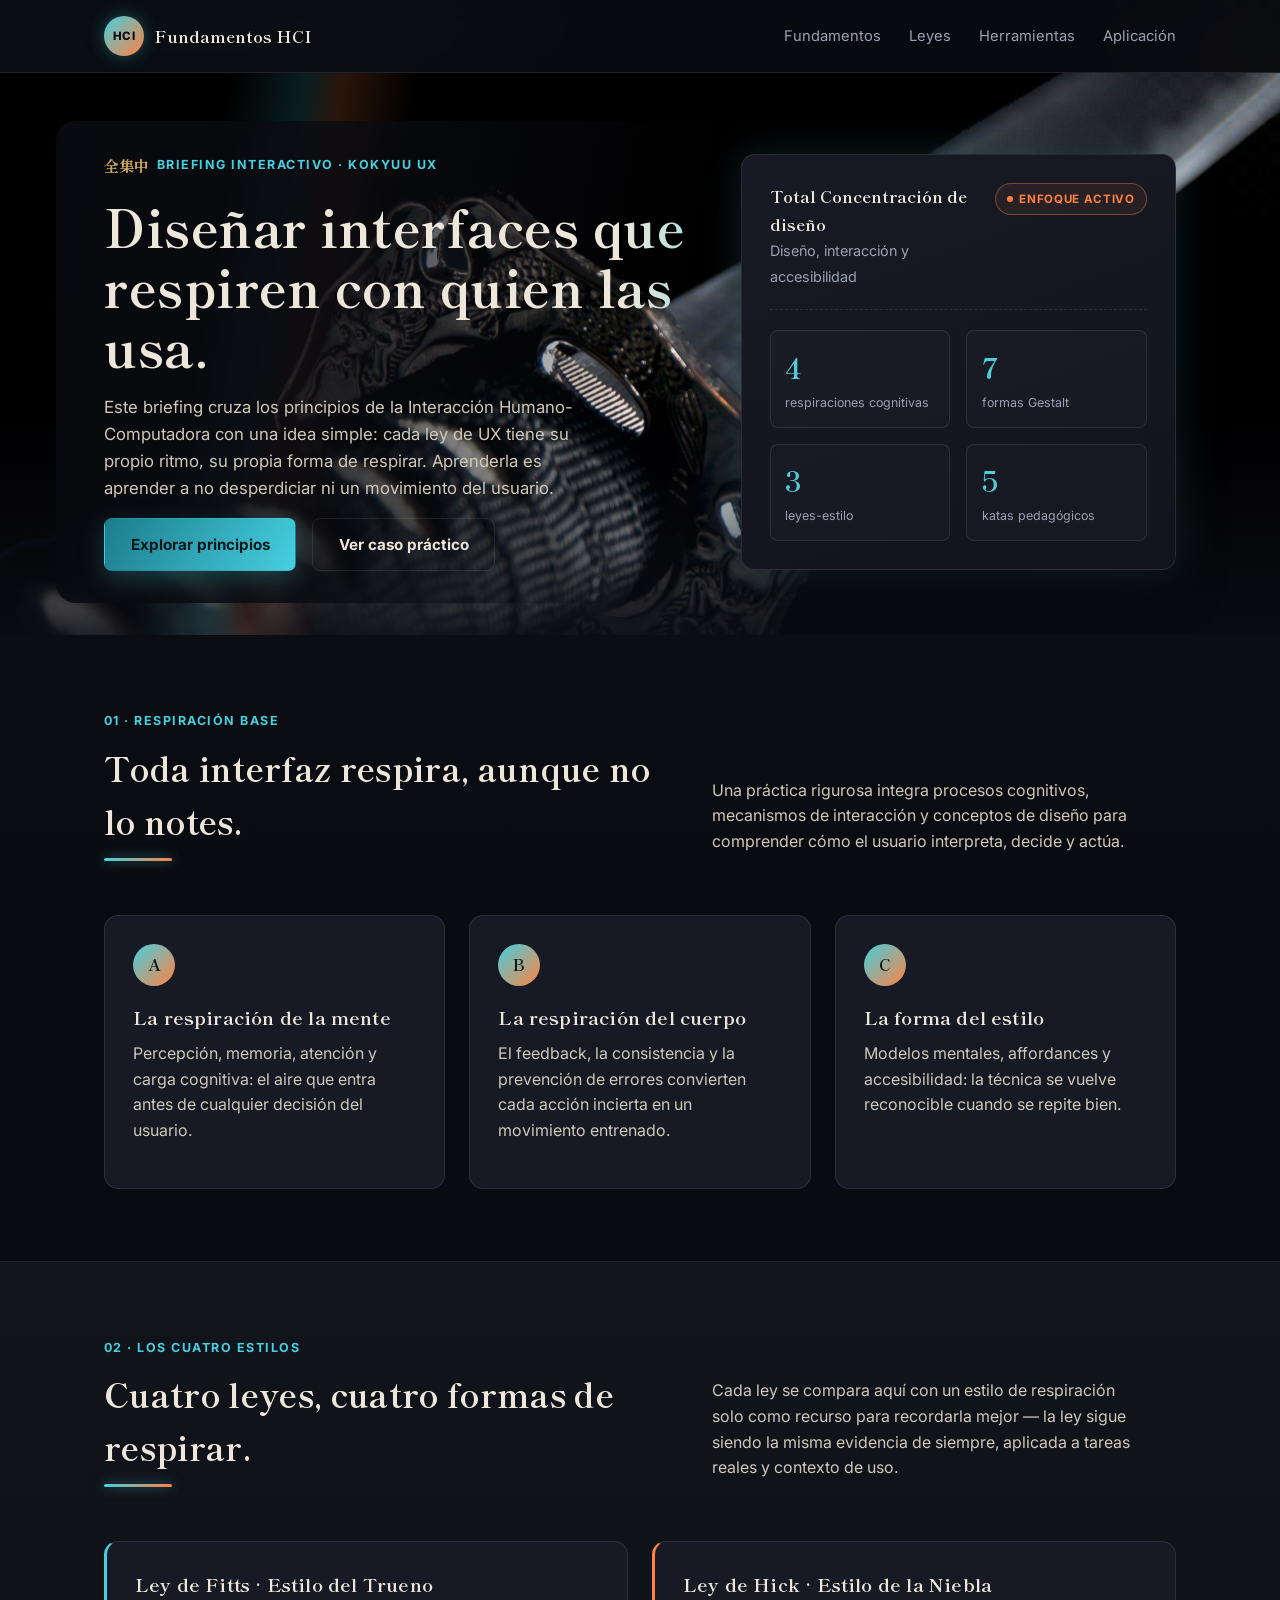
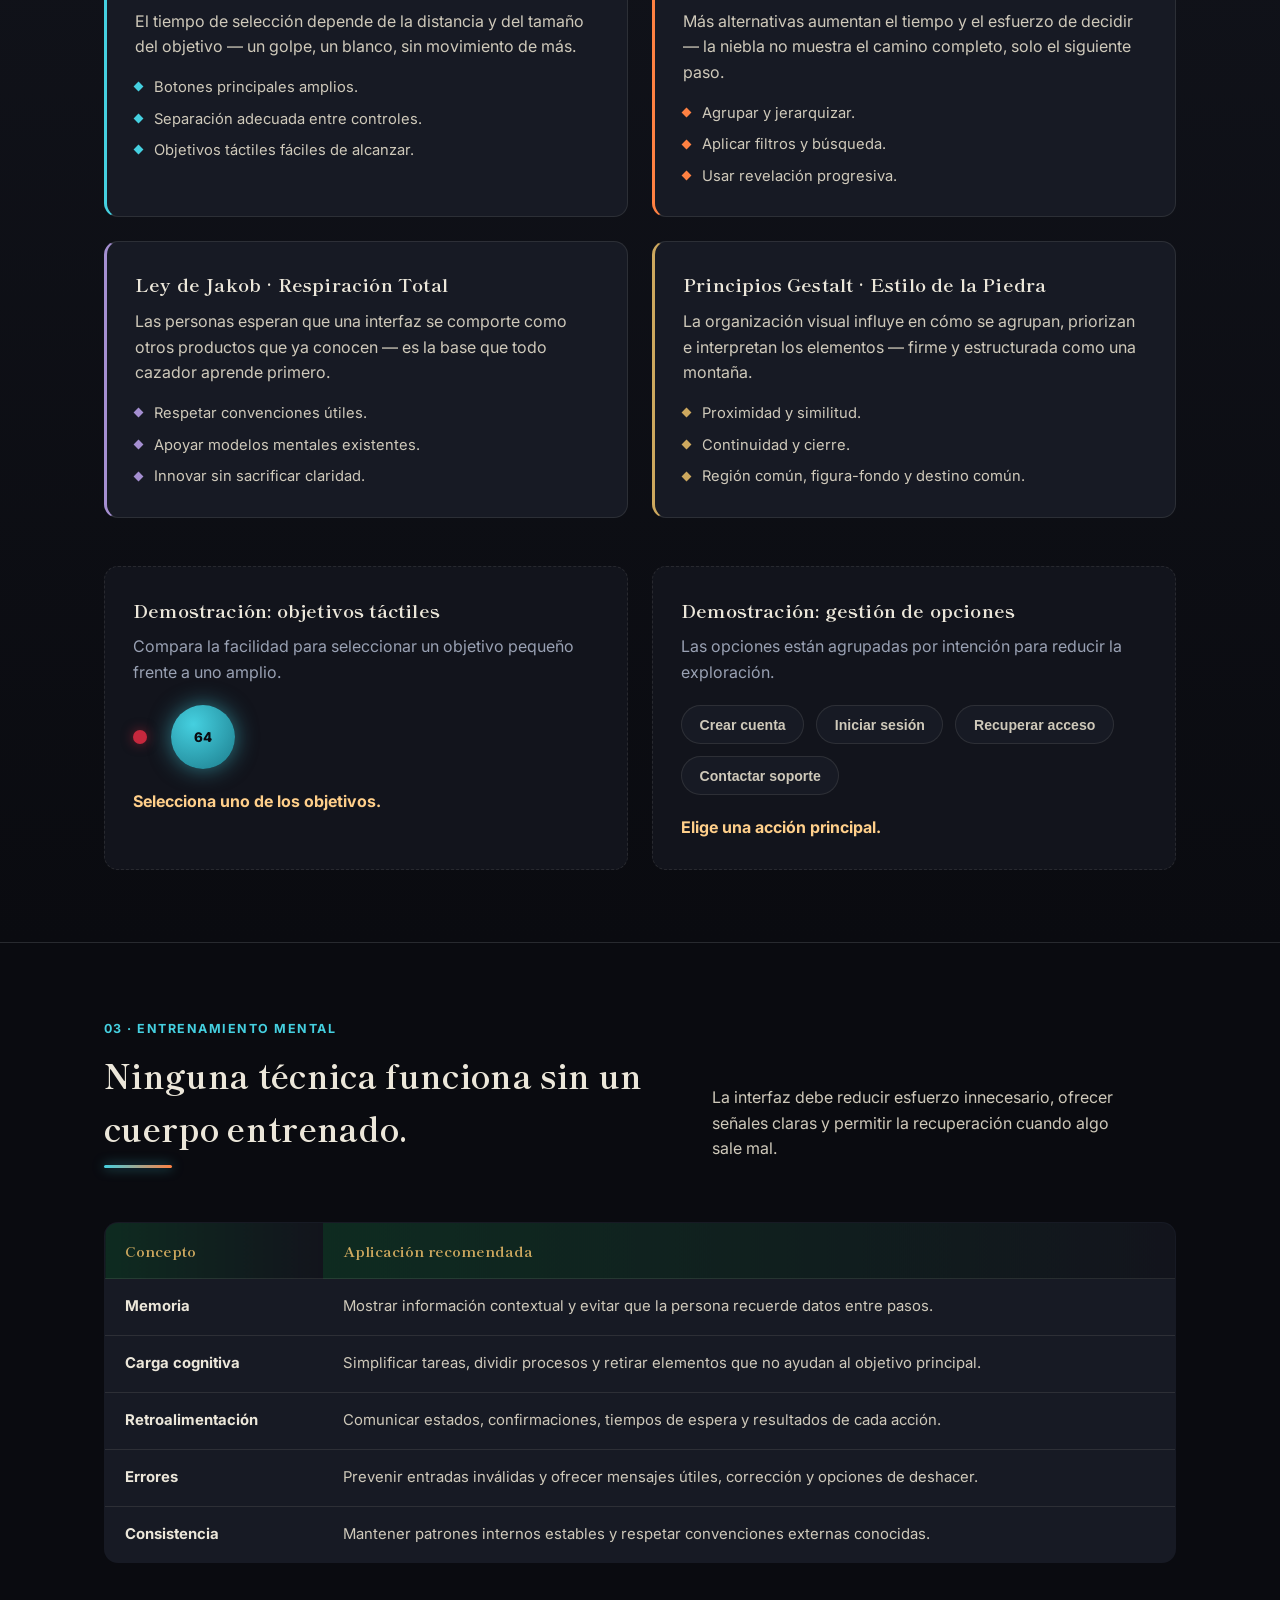
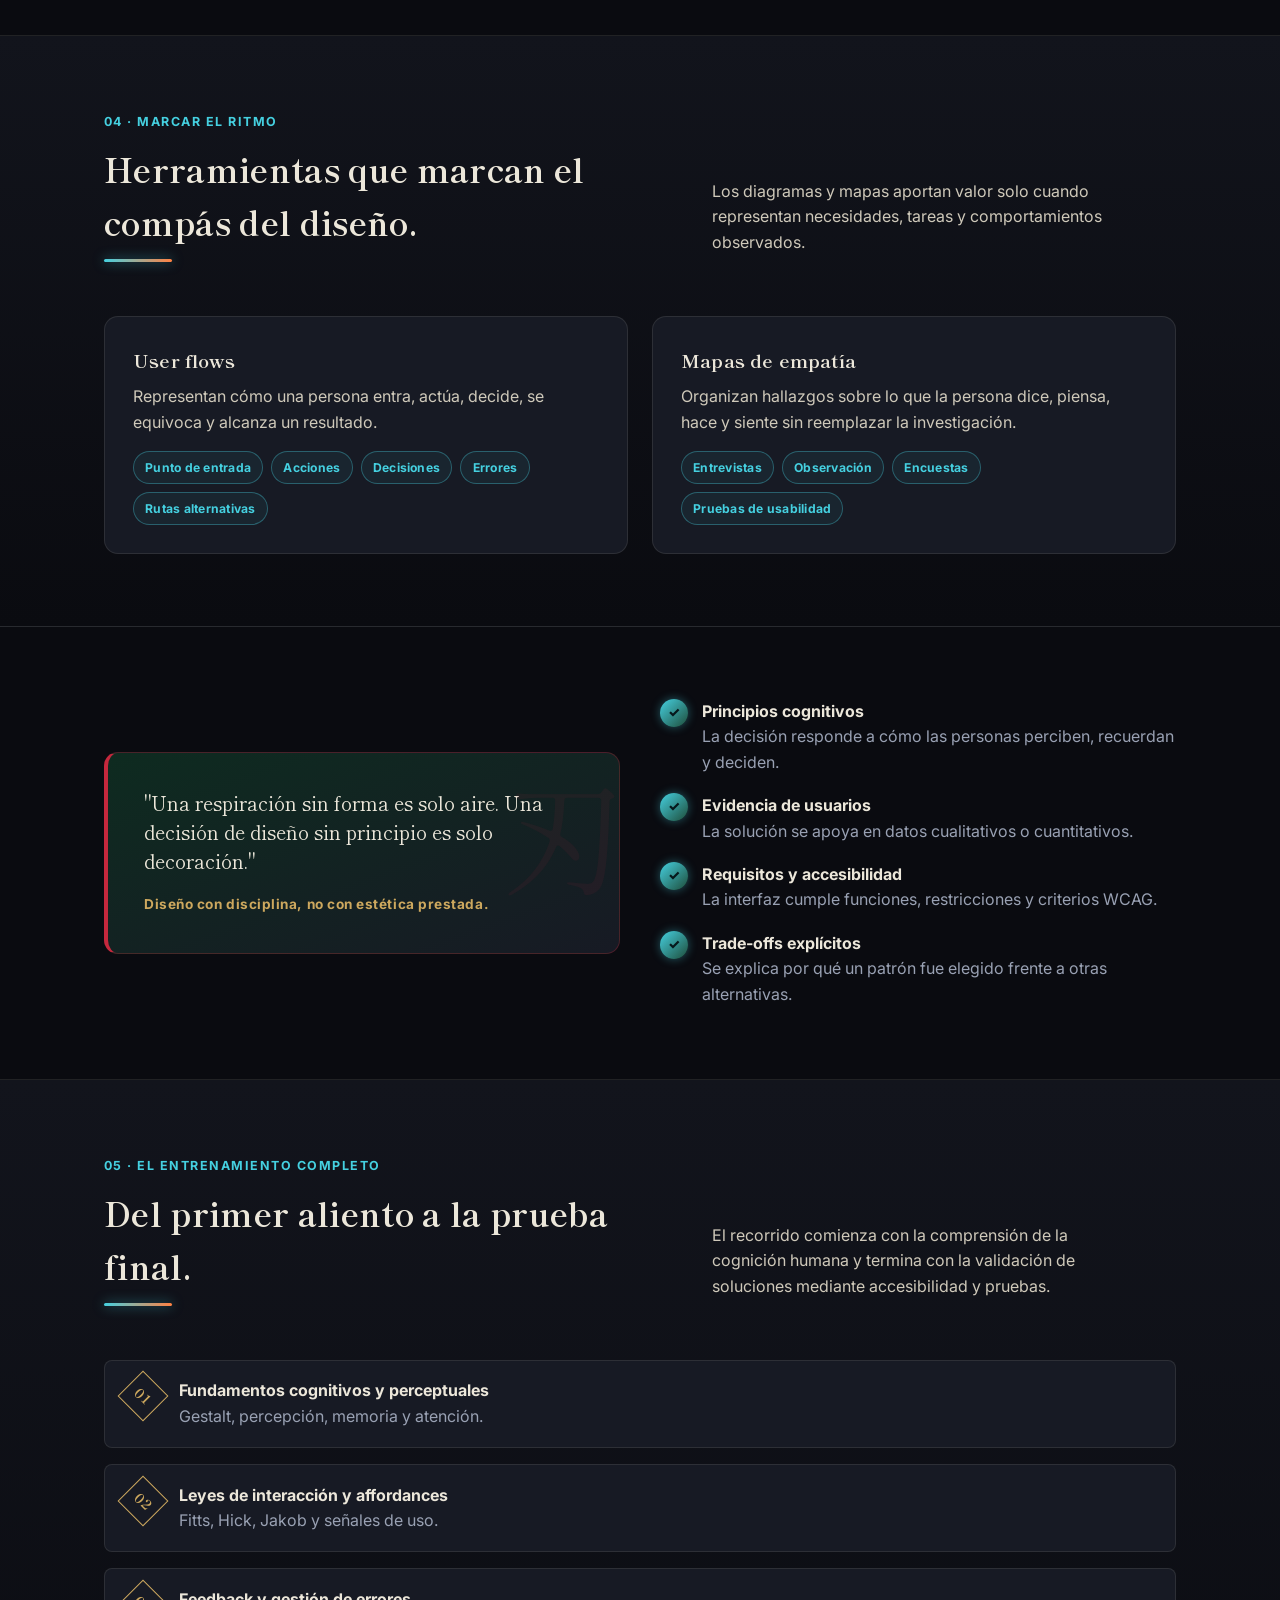
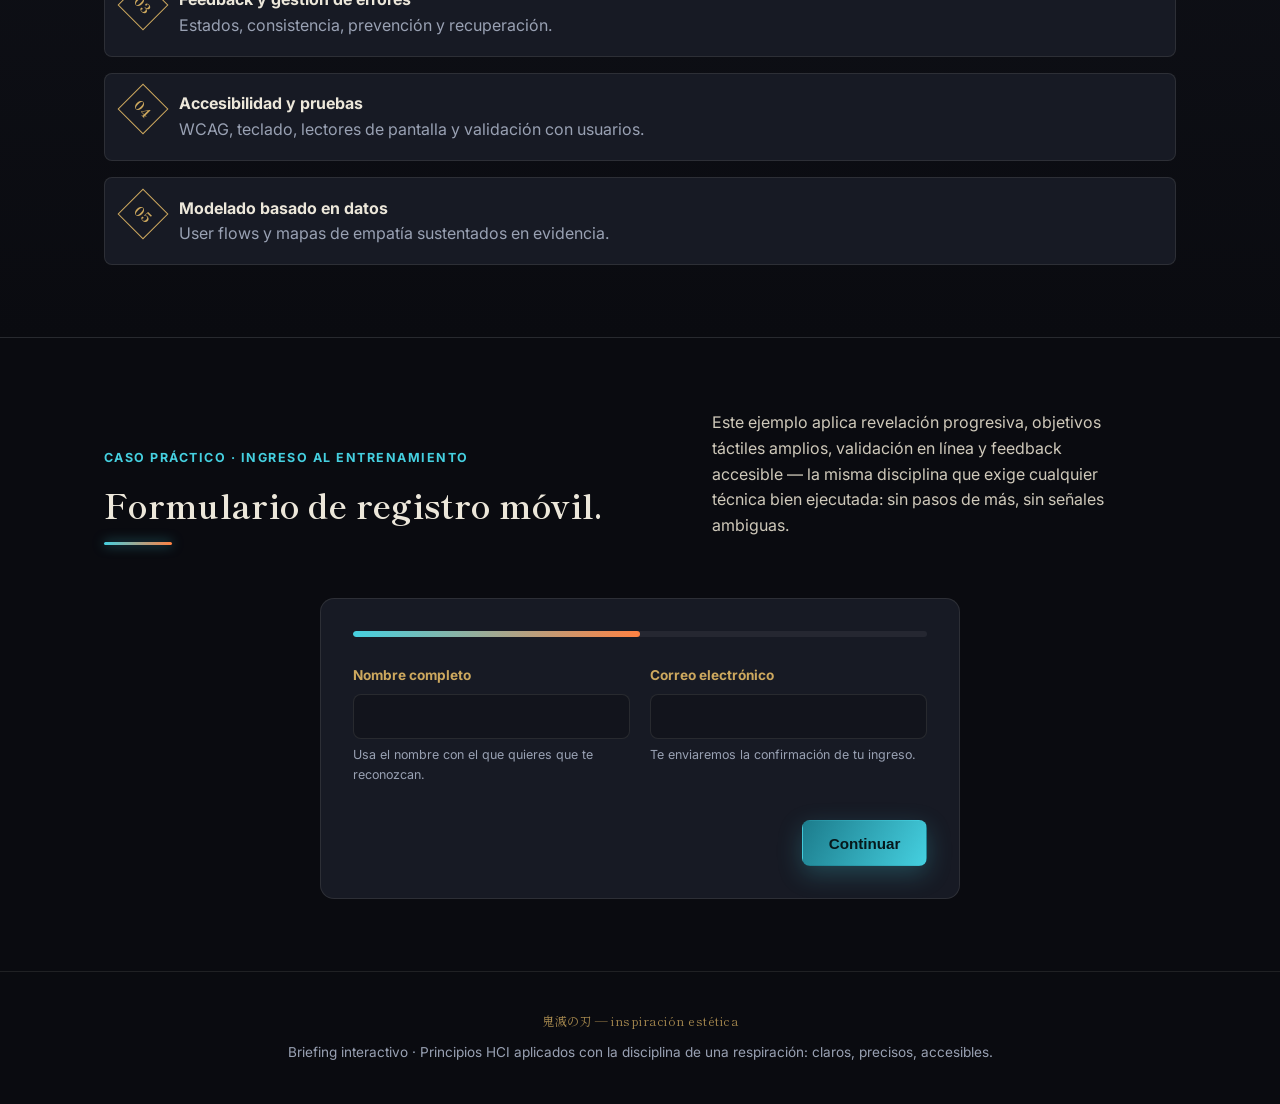
==== index.html @ 71a08231 "Proyecto completo SDM" ====
<!DOCTYPE html>
<html lang="es">
<head>
  <meta charset="UTF-8" />
  <meta name="viewport" content="width=device-width, initial-scale=1.0" />
  <meta name="description" content="Briefing interactivo sobre fundamentos y principios de la Interacción Humano-Computadora aplicados al diseño UX." />
  <title>Fundamentos HCI | Briefing Interactivo</title>
  <link rel="stylesheet" href="style.css">
  <link rel="preconnect" href="https://fonts.googleapis.com">
  <link rel="preconnect" href="https://fonts.gstatic.com" crossorigin>
  <link href="https://fonts.googleapis.com/css2?family=Inter:wght@300;400;500;600;700;800&display=swap" rel="stylesheet">
</head>
<body>
  <a class="skip-link" href="#contenido">Saltar al contenido principal</a>

  <header class="site-header">
    <div class="container nav">
      <a class="brand" href="#inicio" aria-label="Inicio, Fundamentos HCI">
        <span class="brand-mark" aria-hidden="true">HCI</span>
        <span>Fundamentos HCI</span>
      </a>
      <nav aria-label="Navegación principal">
        <ul class="nav-links">
          <li><a href="#fundamentos">Fundamentos</a></li>
          <li><a href="#leyes">Leyes</a></li>
          <li><a href="#herramientas">Herramientas</a></li>
          <li><a href="#aplicacion">Aplicación</a></li>
        </ul>
      </nav>
    </div>
  </header>

  <main id="contenido">
    <section class="hero" id="inicio">
      <div class="container hero-grid">
        <div>
          <span class="eyebrow">Briefing interactivo · Kokyuu UX</span>
          <h1>Diseñar interfaces que respiren con quien las usa.</h1>
          <p>
            Este briefing cruza los principios de la Interacción Humano-Computadora con una idea simple: cada ley de UX tiene su propio ritmo, su propia forma de respirar. Aprenderla es aprender a no desperdiciar ni un movimiento del usuario.
          </p>
          <div class="hero-actions">
            <a class="btn btn-primary" href="#leyes">Explorar principios</a>
            <a class="btn btn-secondary" href="#aplicacion">Ver caso práctico</a>
          </div>
        </div>

        <aside class="hero-panel" aria-label="Resumen de criterios del briefing">
          <div class="hero-panel-top">
            <div>
              <strong>Total Concentración de diseño</strong><br />
              <span style="color: var(--muted); font-size: .9rem;">Diseño, interacción y accesibilidad</span>
            </div>
            <span class="status">Enfoque activo</span>
          </div>
          <div class="metric-grid">
            <div class="metric"><strong>4</strong><span>respiraciones cognitivas</span></div>
            <div class="metric"><strong>7</strong><span>formas Gestalt</span></div>
            <div class="metric"><strong>3</strong><span>leyes-estilo</span></div>
            <div class="metric"><strong>5</strong><span>katas pedagógicos</span></div>
          </div>
        </aside>
      </div>
    </section>

    <section class="section" id="fundamentos">
      <div class="container">
        <div class="section-heading">
          <div>
            <span class="eyebrow">01 · Respiración base</span>
            <h2>Toda interfaz respira, aunque no lo notes.</h2>
          </div>
          <p>
            Una práctica rigurosa integra procesos cognitivos, mecanismos de interacción y conceptos de diseño para comprender cómo el usuario interpreta, decide y actúa.
          </p>
        </div>

        <div class="cards">
          <article class="card">
            <div class="number">A</div>
            <h3>La respiración de la mente</h3>
            <p>Percepción, memoria, atención y carga cognitiva: el aire que entra antes de cualquier decisión del usuario.</p>
          </article>
          <article class="card">
            <div class="number">B</div>
            <h3>La respiración del cuerpo</h3>
            <p>El feedback, la consistencia y la prevención de errores convierten cada acción incierta en un movimiento entrenado.</p>
          </article>
          <article class="card">
            <div class="number">C</div>
            <h3>La forma del estilo</h3>
            <p>Modelos mentales, affordances y accesibilidad: la técnica se vuelve reconocible cuando se repite bien.</p>
          </article>
        </div>
      </div>
    </section>

    <section class="section section-soft" id="leyes">
      <div class="container">
        <div class="section-heading">
          <div>
            <span class="eyebrow">02 · Los cuatro estilos</span>
            <h2>Cuatro leyes, cuatro formas de respirar.</h2>
          </div>
          <p>
            Cada ley se compara aquí con un estilo de respiración solo como recurso para recordarla mejor — la ley sigue siendo la misma evidencia de siempre, aplicada a tareas reales y contexto de uso.
          </p>
        </div>

        <div class="law-grid">
          <article class="law-card">
            <h3>Ley de Fitts · Estilo del Trueno</h3>
            <p>El tiempo de selección depende de la distancia y del tamaño del objetivo — un golpe, un blanco, sin movimiento de más.</p>
            <ul>
              <li>Botones principales amplios.</li>
              <li>Separación adecuada entre controles.</li>
              <li>Objetivos táctiles fáciles de alcanzar.</li>
            </ul>
          </article>
          <article class="law-card">
            <h3>Ley de Hick · Estilo de la Niebla</h3>
            <p>Más alternativas aumentan el tiempo y el esfuerzo de decidir — la niebla no muestra el camino completo, solo el siguiente paso.</p>
            <ul>
              <li>Agrupar y jerarquizar.</li>
              <li>Aplicar filtros y búsqueda.</li>
              <li>Usar revelación progresiva.</li>
            </ul>
          </article>
          <article class="law-card">
            <h3>Ley de Jakob · Respiración Total</h3>
            <p>Las personas esperan que una interfaz se comporte como otros productos que ya conocen — es la base que todo cazador aprende primero.</p>
            <ul>
              <li>Respetar convenciones útiles.</li>
              <li>Apoyar modelos mentales existentes.</li>
              <li>Innovar sin sacrificar claridad.</li>
            </ul>
          </article>
          <article class="law-card">
            <h3>Principios Gestalt · Estilo de la Piedra</h3>
            <p>La organización visual influye en cómo se agrupan, priorizan e interpretan los elementos — firme y estructurada como una montaña.</p>
            <ul>
              <li>Proximidad y similitud.</li>
              <li>Continuidad y cierre.</li>
              <li>Región común, figura-fondo y destino común.</li>
            </ul>
          </article>
        </div>

        <div class="demo-panel" aria-label="Demostraciones interactivas de las leyes de Fitts y Hick">
          <section class="demo-box">
            <h3>Demostración: objetivos táctiles</h3>
            <p style="color: var(--muted);">Compara la facilidad para seleccionar un objetivo pequeño frente a uno amplio.</p>
            <div class="target-row">
              <button class="target-small" aria-label="Objetivo táctil pequeño" data-target="small"></button>
              <button class="target-large" aria-label="Objetivo táctil grande" data-target="large">64</button>
            </div>
            <p id="fitts-feedback" role="status" aria-live="polite" style="margin-bottom: 0; color: var(--primary-dark); font-weight: 700;">Selecciona uno de los objetivos.</p>
          </section>

          <section class="demo-box">
            <h3>Demostración: gestión de opciones</h3>
            <p style="color: var(--muted);">Las opciones están agrupadas por intención para reducir la exploración.</p>
            <div class="choice-grid" id="choice-grid">
              <button class="choice" aria-pressed="false">Crear cuenta</button>
              <button class="choice" aria-pressed="false">Iniciar sesión</button>
              <button class="choice" aria-pressed="false">Recuperar acceso</button>
              <button class="choice" aria-pressed="false">Contactar soporte</button>
            </div>
            <p id="hick-feedback" role="status" aria-live="polite" style="margin-bottom: 0; color: var(--primary-dark); font-weight: 700;">Elige una acción principal.</p>
          </section>
        </div>
      </div>
    </section>

    <section class="section">
      <div class="container">
        <div class="section-heading">
          <div>
            <span class="eyebrow">03 · Entrenamiento mental</span>
            <h2>Ninguna técnica funciona sin un cuerpo entrenado.</h2>
          </div>
          <p>La interfaz debe reducir esfuerzo innecesario, ofrecer señales claras y permitir la recuperación cuando algo sale mal.</p>
        </div>

        <table class="principles-table">
          <thead>
            <tr>
              <th scope="col">Concepto</th>
              <th scope="col">Aplicación recomendada</th>
            </tr>
          </thead>
          <tbody>
            <tr>
              <td><strong>Memoria</strong></td>
              <td>Mostrar información contextual y evitar que la persona recuerde datos entre pasos.</td>
            </tr>
            <tr>
              <td><strong>Carga cognitiva</strong></td>
              <td>Simplificar tareas, dividir procesos y retirar elementos que no ayudan al objetivo principal.</td>
            </tr>
            <tr>
              <td><strong>Retroalimentación</strong></td>
              <td>Comunicar estados, confirmaciones, tiempos de espera y resultados de cada acción.</td>
            </tr>
            <tr>
              <td><strong>Errores</strong></td>
              <td>Prevenir entradas inválidas y ofrecer mensajes útiles, corrección y opciones de deshacer.</td>
            </tr>
            <tr>
              <td><strong>Consistencia</strong></td>
              <td>Mantener patrones internos estables y respetar convenciones externas conocidas.</td>
            </tr>
          </tbody>
        </table>
      </div>
    </section>

    <section class="section section-soft" id="herramientas">
      <div class="container">
        <div class="section-heading">
          <div>
            <span class="eyebrow">04 · Marcar el ritmo</span>
            <h2>Herramientas que marcan el compás del diseño.</h2>
          </div>
          <p>Los diagramas y mapas aportan valor solo cuando representan necesidades, tareas y comportamientos observados.</p>
        </div>

        <div class="tool-grid">
          <article class="tool-card">
            <h3>User flows</h3>
            <p>Representan cómo una persona entra, actúa, decide, se equivoca y alcanza un resultado.</p>
            <div class="tag-list" aria-label="Elementos de un flujo de usuario">
              <span class="tag">Punto de entrada</span>
              <span class="tag">Acciones</span>
              <span class="tag">Decisiones</span>
              <span class="tag">Errores</span>
              <span class="tag">Rutas alternativas</span>
            </div>
          </article>
          <article class="tool-card">
            <h3>Mapas de empatía</h3>
            <p>Organizan hallazgos sobre lo que la persona dice, piensa, hace y siente sin reemplazar la investigación.</p>
            <div class="tag-list" aria-label="Fuentes de evidencia para mapas de empatía">
              <span class="tag">Entrevistas</span>
              <span class="tag">Observación</span>
              <span class="tag">Encuestas</span>
              <span class="tag">Pruebas de usabilidad</span>
            </div>
          </article>
        </div>
      </div>
    </section>

    <section class="section">
      <div class="container explainable">
        <div class="quote-card">
          <p>"Una respiración sin forma es solo aire. Una decisión de diseño sin principio es solo decoración."</p>
          <span>Diseño con disciplina, no con estética prestada.</span>
        </div>

        <div class="checklist" aria-label="Criterios de una solución explicable">
          <div class="check-item">
            <span class="check-icon" aria-hidden="true">✓</span>
            <div><strong>Principios cognitivos</strong><br /><span style="color: var(--muted);">La decisión responde a cómo las personas perciben, recuerdan y deciden.</span></div>
          </div>
          <div class="check-item">
            <span class="check-icon" aria-hidden="true">✓</span>
            <div><strong>Evidencia de usuarios</strong><br /><span style="color: var(--muted);">La solución se apoya en datos cualitativos o cuantitativos.</span></div>
          </div>
          <div class="check-item">
            <span class="check-icon" aria-hidden="true">✓</span>
            <div><strong>Requisitos y accesibilidad</strong><br /><span style="color: var(--muted);">La interfaz cumple funciones, restricciones y criterios WCAG.</span></div>
          </div>
          <div class="check-item">
            <span class="check-icon" aria-hidden="true">✓</span>
            <div><strong>Trade-offs explícitos</strong><br /><span style="color: var(--muted);">Se explica por qué un patrón fue elegido frente a otras alternativas.</span></div>
          </div>
        </div>
      </div>
    </section>

    <section class="section section-soft">
      <div class="container">
        <div class="section-heading">
          <div>
            <span class="eyebrow">05 · El entrenamiento completo</span>
            <h2>Del primer aliento a la prueba final.</h2>
          </div>
          <p>El recorrido comienza con la comprensión de la cognición humana y termina con la validación de soluciones mediante accesibilidad y pruebas.</p>
        </div>

        <ol class="module-list">
          <li><div><strong>Fundamentos cognitivos y perceptuales</strong><br /><span style="color: var(--muted);">Gestalt, percepción, memoria y atención.</span></div></li>
          <li><div><strong>Leyes de interacción y affordances</strong><br /><span style="color: var(--muted);">Fitts, Hick, Jakob y señales de uso.</span></div></li>
          <li><div><strong>Feedback y gestión de errores</strong><br /><span style="color: var(--muted);">Estados, consistencia, prevención y recuperación.</span></div></li>
          <li><div><strong>Accesibilidad y pruebas</strong><br /><span style="color: var(--muted);">WCAG, teclado, lectores de pantalla y validación con usuarios.</span></div></li>
          <li><div><strong>Modelado basado en datos</strong><br /><span style="color: var(--muted);">User flows y mapas de empatía sustentados en evidencia.</span></div></li>
        </ol>
      </div>
    </section>

    <section class="section" id="aplicacion">
      <div class="container">
        <div class="section-heading">
          <div>
            <span class="eyebrow">Caso práctico · Ingreso al entrenamiento</span>
            <h2>Formulario de registro móvil.</h2>
          </div>
          <p>Este ejemplo aplica revelación progresiva, objetivos táctiles amplios, validación en línea y feedback accesible — la misma disciplina que exige cualquier técnica bien ejecutada: sin pasos de más, sin señales ambiguas.</p>
        </div>

        <div class="form-demo">
          <div class="progress" aria-label="Progreso del entrenamiento: paso 1 de 2"><span></span></div>
          <form id="registration-form" novalidate>
            <div class="form-grid">
              <div class="field">
                <label for="name">Nombre completo</label>
                <input id="name" name="name" autocomplete="name" required aria-describedby="name-help name-error" />
                <small id="name-help">Usa el nombre con el que quieres que te reconozcan.</small>
                <span class="field-error" id="name-error" aria-live="polite"></span>
              </div>
              <div class="field">
                <label for="email">Correo electrónico</label>
                <input id="email" name="email" type="email" autocomplete="email" required aria-describedby="email-help email-error" />
                <small id="email-help">Te enviaremos la confirmación de tu ingreso.</small>
                <span class="field-error" id="email-error" aria-live="polite"></span>
              </div>
            </div>

            <div style="display: flex; justify-content: flex-end; margin-top: 1rem;">
              <button class="btn btn-primary" type="submit">Continuar</button>
            </div>
            <div class="feedback" id="form-feedback" role="status" aria-live="polite" tabindex="-1" hidden>
              Datos válidos. Puedes continuar al siguiente aliento.
            </div>
          </form>
        </div>
      </div>
    </section>
  </main>

  <footer>
    <div class="container">Briefing interactivo · Principios HCI aplicados con la disciplina de una respiración: claros, precisos, accesibles.</div>
  </footer>

  <script>
    const fittsFeedback = document.getElementById('fitts-feedback');
    document.querySelectorAll('[data-target]').forEach((button) => {
      button.addEventListener('click', () => {
        const isLarge = button.dataset.target === 'large';
        fittsFeedback.textContent = isLarge
          ? 'Objetivo amplio: selección más rápida y con menor riesgo de error.'
          : 'Objetivo pequeño: requiere mayor precisión y aumenta la probabilidad de error.';
      });
    });

    const choices = document.querySelectorAll('.choice');
    const hickFeedback = document.getElementById('hick-feedback');
    choices.forEach((choice) => {
      choice.addEventListener('click', () => {
        choices.forEach((item) => item.setAttribute('aria-pressed', 'false'));
        choice.setAttribute('aria-pressed', 'true');
        hickFeedback.textContent = `Acción seleccionada: ${choice.textContent}. La jerarquía reduce la carga de decisión.`;
      });
    });

    const form = document.getElementById('registration-form');
    const nameInput = document.getElementById('name');
    const emailInput = document.getElementById('email');
    const nameError = document.getElementById('name-error');
    const emailError = document.getElementById('email-error');
    const formFeedback = document.getElementById('form-feedback');

    form.addEventListener('submit', (event) => {
      event.preventDefault();
      let valid = true;
      nameError.textContent = '';
      emailError.textContent = '';
      formFeedback.hidden = true;

      if (!nameInput.value.trim()) {
        nameError.textContent = 'Escribe tu nombre completo.';
        valid = false;
      }

      if (!emailInput.value.trim()) {
        emailError.textContent = 'Escribe tu correo electrónico.';
        valid = false;
      } else if (!emailInput.validity.valid) {
        emailError.textContent = 'Usa un formato válido, por ejemplo: nombre@empresa.com.';
        valid = false;
      }

      if (valid) {
        formFeedback.hidden = false;
        formFeedback.focus?.();
      } else {
        const firstInvalid = !nameInput.value.trim() ? nameInput : emailInput;
        firstInvalid.focus();
      }
    });
  </script>
</body>
</html>
---- style.css ----
@import url('https://fonts.googleapis.com/css2?family=Shippori+Mincho+B1:wght@500;700;800&display=swap');

/* ---------- Tokens ---------- */
:root {
  --bg: #0a0b10;
  --bg-alt: #12141c;
  --bg-elevated: #171a24;
  --ink: #ece7da;
  --ink-soft: #cfc9ba;
  --muted: #99a1b3;
  --line: rgba(236, 231, 218, 0.1);

  --crimson: #c5283d;
  --crimson-dark: #7d1621;
  --ember: #ff8142;
  --water: #45d0e0;
  --water-dark: #1c7c8c;
  --corps: #1e4d3a;
  --corps-dark: #0e2b20;
  --gold: #cda85e;
  --wisteria: #a58fd1;

  --primary: var(--water);
  --primary-dark: #ffcf8a;

  --font-display: 'Shippori Mincho B1', 'Noto Serif', serif;
  --font-body: 'Inter', system-ui, -apple-system, sans-serif;

  --radius: 14px;
  --radius-sm: 8px;
  --shadow-glow: 0 0 40px rgba(69, 208, 224, 0.15);
  --ease: cubic-bezier(.16,.84,.44,1);
}

* { box-sizing: border-box; }
html { scroll-behavior: smooth; }
body {
  margin: 0;
  background: var(--bg);
  color: var(--ink);
  font-family: var(--font-body);
  line-height: 1.6;
  -webkit-font-smoothing: antialiased;
  position: relative;
  overflow-x: hidden;
}

body::before {
  content: "";
  position: fixed;
  inset: 0;
  z-index: -2;
  background:
    radial-gradient(60vw 60vh at 15% -10%, rgba(69,208,224,.10), transparent 60%),
    radial-gradient(50vw 50vh at 110% 10%, rgba(255,129,66,.08), transparent 60%),
    linear-gradient(180deg, #0a0b10 0%, #0d0f16 40%, #0a0b10 100%);
}
body::after {
  content: "";
  position: fixed;
  top: 0; right: 0;
  width: 220px; height: 220px;
  z-index: -1;
  opacity: .12;
  background: repeating-conic-gradient(var(--corps) 0% 25%, #000 0% 50%);
  background-size: 22px 22px;
  mask-image: linear-gradient(225deg, black, transparent 70%);
  -webkit-mask-image: linear-gradient(225deg, black, transparent 70%);
}

h1, h2, h3 { font-family: var(--font-display); color: var(--ink); margin: 0 0 .6rem; letter-spacing: .01em; }
p { color: var(--ink-soft); margin: 0 0 1rem; }
ul, ol { margin: 0; padding: 0; list-style: none; }
a { color: inherit; text-decoration: none; }
img { max-width: 100%; display: block; }

a:focus-visible,
button:focus-visible,
input:focus-visible {
  outline: 3px solid var(--wisteria);
  outline-offset: 3px;
  border-radius: 4px;
}

.container {
  width: 100%;
  max-width: 1120px;
  margin: 0 auto;
  padding: 0 1.5rem;
}

.skip-link {
  position: absolute;
  left: -999px;
  top: 0;
  background: var(--gold);
  color: #14110a;
  padding: .75rem 1.25rem;
  font-weight: 700;
  z-index: 999;
  border-radius: 0 0 8px 0;
}
.skip-link:focus {
  left: 0;
}

@keyframes fadeInUp {
  from { opacity: 0; transform: translateY(18px); }
  to   { opacity: 1; transform: translateY(0); }
}
@keyframes glowPulse {
  0%, 100% { opacity: .65; filter: drop-shadow(0 0 2px currentColor); }
  50%      { opacity: 1;   filter: drop-shadow(0 0 10px currentColor); }
}
@keyframes flicker {
  0%, 19%, 21%, 23%, 100% { opacity: 1; }
  20%, 22% { opacity: .75; }
}
@keyframes shimmer {
  0% { background-position: -150% 0; }
  100% { background-position: 250% 0; }
}

@media (prefers-reduced-motion: reduce) {
  *, *::before, *::after {
    animation-duration: .001ms !important;
    animation-iteration-count: 1 !important;
    transition-duration: .001ms !important;
    scroll-behavior: auto !important;
  }
}

.site-header {
  position: sticky;
  top: 0;
  z-index: 50;
  background: rgba(10, 11, 16, .78);
  backdrop-filter: blur(10px);
  border-bottom: 1px solid var(--line);
}
.nav {
  display: flex;
  align-items: center;
  justify-content: space-between;
  padding: 1rem 1.5rem;
  flex-wrap: wrap;
  gap: .75rem;
}
.brand {
  display: flex;
  align-items: center;
  gap: .6rem;
  font-family: var(--font-display);
  font-weight: 700;
  font-size: 1.05rem;
  color: var(--ink);
}
.brand-mark {
  display: grid;
  place-items: center;
  width: 40px;
  height: 40px;
  border-radius: 50%;
  background: linear-gradient(135deg, var(--water), var(--ember));
  color: #0a0b10;
  font-family: var(--font-body);
  font-weight: 800;
  font-size: .72rem;
  letter-spacing: .04em;
  box-shadow: 0 0 18px rgba(69, 208, 224, .35);
}
.nav-links {
  display: flex;
  gap: 1.75rem;
  flex-wrap: wrap;
}
.nav-links a {
  position: relative;
  font-size: .92rem;
  color: var(--muted);
  padding: .3rem 0;
  transition: color .25s var(--ease);
}
.nav-links a::after {
  content: "";
  position: absolute;
  left: 0; bottom: -2px;
  width: 0; height: 2px;
  background: linear-gradient(90deg, var(--water), var(--ember));
  transition: width .3s var(--ease);
}
.nav-links a:hover,
.nav-links a:focus-visible {
  color: var(--ink);
}
.nav-links a:hover::after,
.nav-links a:focus-visible::after {
  width: 100%;
}

.hero {
  position: relative;
  padding: 5rem 0 4rem;
  overflow: hidden;
}
.hero::after {
  content: "";
  position: absolute;
  inset: 0;
  z-index: -2;
  background:
    linear-gradient(180deg, transparent 60%, rgba(10,11,16,.92) 100%),
    url("wisteria-hero.jpg") center 32% / cover no-repeat;
  filter: brightness(1.15) saturate(1.2);
}
.hero::before {
  content: "";
  position: absolute;
  top: -20%;
  left: -10%;
  width: 60%;
  height: 180%;
  background: linear-gradient(100deg, transparent 40%, rgba(69,208,224,.14) 48%, rgba(255,129,66,.16) 52%, transparent 60%);
  pointer-events: none;
  mix-blend-mode: screen;
  z-index: -1;
}
.hero-grid > div:first-child {
  position: relative;
  z-index: 1;
}
.hero-grid > div:first-child::before {
  content: "";
  position: absolute;
  inset: -2rem -2rem -2rem -3rem;
  z-index: -1;
  border-radius: 20px;
  background: linear-gradient(100deg, rgba(10,11,16,.94) 0%, rgba(10,11,16,.8) 45%, rgba(10,11,16,0) 90%);
}
.hero-grid {
  display: grid;
  grid-template-columns: 1.15fr .85fr;
  gap: 3rem;
  align-items: center;
  position: relative;
}
.hero .eyebrow {
  display: inline-flex;
  align-items: center;
  gap: .5rem;
  font-family: var(--font-body);
  font-size: .78rem;
  font-weight: 700;
  letter-spacing: .12em;
  text-transform: uppercase;
  color: var(--water);
  animation: fadeInUp .6s var(--ease) both;
}
.hero .eyebrow::before {
  content: "全集中";
  font-family: var(--font-display);
  color: var(--gold);
  font-size: .95rem;
  letter-spacing: 0;
  animation: glowPulse 3.2s ease-in-out infinite;
}
.hero h1 {
  font-size: clamp(2.1rem, 4vw, 3.2rem);
  line-height: 1.18;
  margin: 1rem 0 1.1rem;
  animation: fadeInUp .7s .1s var(--ease) both;
  background: linear-gradient(90deg, var(--ink) 40%, var(--water) 55%, var(--ember) 70%, var(--ink) 85%);
  background-size: 220% auto;
  -webkit-background-clip: text;
  background-clip: text;
  color: transparent;
  animation: fadeInUp .7s .1s var(--ease) both, shimmer 7s linear infinite 1s;
}
.hero > .hero-grid > div > p {
  max-width: 46ch;
  font-size: 1.05rem;
  animation: fadeInUp .7s .2s var(--ease) both;
}
.hero-actions {
  display: flex;
  gap: 1rem;
  flex-wrap: wrap;
  animation: fadeInUp .7s .3s var(--ease) both;
}

.btn {
  position: relative;
  display: inline-flex;
  align-items: center;
  gap: .5rem;
  padding: .85rem 1.6rem;
  border-radius: var(--radius-sm);
  font-weight: 700;
  font-size: .95rem;
  border: 1px solid transparent;
  cursor: pointer;
  transition: transform .25s var(--ease), box-shadow .25s var(--ease), border-color .25s var(--ease);
}
.btn::before,
.btn::after {
  content: "";
  position: absolute;
  width: 10px; height: 10px;
  border: 2px solid var(--gold);
  opacity: 0;
  transition: opacity .25s var(--ease), transform .25s var(--ease);
}
.btn::before { top: -4px; left: -4px; border-right: none; border-bottom: none; }
.btn::after  { bottom: -4px; right: -4px; border-left: none; border-top: none; }
.btn:hover::before, .btn:focus-visible::before { opacity: 1; transform: translate(-2px,-2px); }
.btn:hover::after, .btn:focus-visible::after   { opacity: 1; transform: translate(2px,2px); }

.btn-primary {
  background: linear-gradient(120deg, var(--water-dark), var(--water));
  color: #06181b;
  box-shadow: 0 8px 24px rgba(69, 208, 224, .25);
}
.btn-primary:hover { transform: translateY(-2px); box-shadow: 0 10px 30px rgba(69, 208, 224, .4); }

.btn-secondary {
  background: transparent;
  color: var(--ink);
  border-color: var(--line);
}
.btn-secondary:hover { border-color: var(--ember); color: var(--ember); transform: translateY(-2px); }

.hero-panel {
  position: relative;
  background: linear-gradient(160deg, var(--bg-elevated), var(--bg-alt));
  border: 1px solid var(--line);
  border-radius: var(--radius);
  padding: 1.75rem;
  box-shadow: var(--shadow-glow), 0 20px 50px rgba(0,0,0,.4);
  animation: fadeInUp .7s .25s var(--ease) both;
  transition: transform .3s var(--ease), box-shadow .3s var(--ease);
}
.hero-panel:hover {
  transform: translateY(-3px);
  box-shadow: var(--shadow-glow), 0 26px 60px rgba(0,0,0,.5);
}
.hero-panel-top {
  display: flex;
  align-items: flex-start;
  justify-content: space-between;
  gap: 1rem;
  padding-bottom: 1.25rem;
  margin-bottom: 1.25rem;
  border-bottom: 1px dashed var(--line);
}
.hero-panel-top strong { font-family: var(--font-display); font-size: 1.05rem; }
.status {
  display: inline-flex;
  align-items: center;
  gap: .4rem;
  font-size: .72rem;
  font-weight: 700;
  letter-spacing: .06em;
  text-transform: uppercase;
  color: var(--ember);
  border: 1px solid rgba(255,129,66,.4);
  background: rgba(255,129,66,.08);
  padding: .35rem .7rem;
  border-radius: 999px;
  white-space: nowrap;
}
.status::before {
  content: "";
  width: 6px; height: 6px;
  border-radius: 50%;
  background: var(--ember);
  animation: glowPulse 1.6s ease-in-out infinite;
}
.metric-grid {
  display: grid;
  grid-template-columns: 1fr 1fr;
  gap: 1rem;
}
.metric {
  display: flex;
  flex-direction: column;
  gap: .2rem;
  padding: .9rem;
  background: rgba(255,255,255,.02);
  border: 1px solid var(--line);
  border-radius: var(--radius-sm);
  transition: transform .25s var(--ease), border-color .25s var(--ease), background .25s var(--ease);
}
.metric:hover {
  transform: translateY(-2px);
  border-color: rgba(69,208,224,.35);
  background: rgba(69,208,224,.04);
}
.metric strong {
  font-family: var(--font-display);
  font-size: 1.7rem;
  background: linear-gradient(90deg, var(--water), var(--ember));
  -webkit-background-clip: text;
  background-clip: text;
  color: transparent;
}
.metric span { font-size: .78rem; color: var(--muted); }

.section { padding: 4.5rem 0; }
.section-soft {
  background: linear-gradient(180deg, var(--bg-alt), var(--bg));
  border-top: 1px solid var(--line);
  border-bottom: 1px solid var(--line);
}
.section-heading {
  display: grid;
  grid-template-columns: 1.1fr .9fr;
  gap: 2.5rem;
  align-items: end;
  margin-bottom: 2.75rem;
}
.section-heading .eyebrow {
  display: inline-block;
  font-size: .78rem;
  font-weight: 700;
  letter-spacing: .12em;
  text-transform: uppercase;
  color: var(--water);
  margin-bottom: .6rem;
}
.section-heading h2 {
  font-size: clamp(1.6rem, 2.6vw, 2.2rem);
  position: relative;
  padding-bottom: .85rem;
}
.section-heading h2::after {
  content: "";
  position: absolute;
  left: 0; bottom: 0;
  width: 68px; height: 3px;
  border-radius: 2px;
  background: linear-gradient(90deg, var(--water), var(--ember));
  box-shadow: 0 0 12px rgba(69, 208, 224, .6);
  animation: glowPulse 3s ease-in-out infinite;
}
.section-heading p { max-width: 42ch; }

.cards {
  display: grid;
  grid-template-columns: repeat(3, 1fr);
  gap: 1.5rem;
}
.card {
  position: relative;
  background: var(--bg-elevated);
  border: 1px solid var(--line);
  border-radius: var(--radius);
  padding: 1.75rem;
  transition: transform .3s var(--ease), border-color .3s var(--ease), box-shadow .3s var(--ease);
}
.card:hover {
  transform: translateY(-4px);
  border-color: rgba(69,208,224,.4);
  box-shadow: 0 16px 34px rgba(0,0,0,.35), 0 0 0 1px rgba(69,208,224,.15);
}
.card .number {
  display: grid;
  place-items: center;
  width: 42px; height: 42px;
  margin-bottom: 1rem;
  border-radius: 50%;
  font-family: var(--font-display);
  font-weight: 700;
  color: #06181b;
  background: linear-gradient(135deg, var(--water), var(--ember));
}

.law-grid {
  display: grid;
  grid-template-columns: repeat(2, 1fr);
  gap: 1.5rem;
  margin-bottom: 3rem;
}
.law-card {
  position: relative;
  background: var(--bg-elevated);
  border: 1px solid var(--line);
  border-left: 3px solid var(--water);
  border-radius: var(--radius);
  padding: 1.75rem;
  transition: transform .3s var(--ease), box-shadow .3s var(--ease);
}
.law-card:hover { transform: translateY(-3px); box-shadow: 0 14px 30px rgba(0,0,0,.35); }
.law-card h3 { font-size: 1.15rem; }
.law-card ul { margin-top: .85rem; display: flex; flex-direction: column; gap: .5rem; }
.law-card li {
  position: relative;
  padding-left: 1.2rem;
  font-size: .92rem;
  color: var(--ink-soft);
}
.law-card li::before {
  content: "";
  position: absolute;
  left: 0; top: .5em;
  width: 7px; height: 7px;
  transform: rotate(45deg);
  background: currentColor;
}
.law-card:nth-of-type(4n+1) { border-left-color: var(--water); }
.law-card:nth-of-type(4n+1) li::before { color: var(--water); }
.law-card:nth-of-type(4n+2) { border-left-color: var(--ember); }
.law-card:nth-of-type(4n+2) li::before { color: var(--ember); }
.law-card:nth-of-type(4n+3) { border-left-color: var(--wisteria); }
.law-card:nth-of-type(4n+3) li::before { color: var(--wisteria); }
.law-card:nth-of-type(4n+4) { border-left-color: var(--gold); }
.law-card:nth-of-type(4n+4) li::before { color: var(--gold); }

.demo-panel {
  display: grid;
  grid-template-columns: 1fr 1fr;
  gap: 1.5rem;
}
.demo-box {
  background: var(--bg-alt);
  border: 1px dashed var(--line);
  border-radius: var(--radius);
  padding: 1.75rem;
  transition: transform .3s var(--ease), border-color .3s var(--ease);
}
.demo-box:hover {
  transform: translateY(-3px);
  border-color: rgba(69,208,224,.4);
  border-style: solid;
}
.target-row {
  display: flex;
  align-items: center;
  gap: 1.5rem;
  margin: 1.25rem 0;
  flex-wrap: wrap;
}
.target-small,
.target-large {
  border: none;
  border-radius: 50%;
  cursor: pointer;
  color: #0a0b10;
  font-weight: 800;
  transition: transform .2s var(--ease), box-shadow .2s var(--ease);
}
.target-small {
  width: 14px; height: 14px;
  background: var(--crimson);
  box-shadow: 0 0 12px rgba(197,40,61,.55);
}
.target-large {
  width: 64px; height: 64px;
  background: radial-gradient(circle at 35% 30%, var(--water), var(--water-dark));
  box-shadow: 0 0 22px rgba(69,208,224,.55);
  font-family: var(--font-body);
}
.target-small:hover, .target-large:hover { transform: scale(1.12); }
.target-small:active, .target-large:active { transform: scale(.94); }

.choice-grid {
  display: flex;
  flex-wrap: wrap;
  gap: .75rem;
  margin: 1.25rem 0;
}
.choice {
  padding: .65rem 1.1rem;
  border-radius: 999px;
  border: 1px solid var(--line);
  background: var(--bg-elevated);
  color: var(--ink-soft);
  font-size: .88rem;
  font-weight: 600;
  cursor: pointer;
  transition: border-color .25s var(--ease), color .25s var(--ease), box-shadow .25s var(--ease);
}
.choice:hover { border-color: var(--water); color: var(--ink); }
.choice[aria-pressed="true"] {
  border-color: var(--gold);
  color: var(--gold);
  background: rgba(205,168,94,.1);
  box-shadow: 0 0 14px rgba(205,168,94,.35);
}

.principles-table {
  width: 100%;
  border-collapse: collapse;
  background: var(--bg-elevated);
  border: 1px solid var(--line);
  border-radius: var(--radius);
  overflow: hidden;
}
.principles-table thead th {
  text-align: left;
  font-family: var(--font-display);
  font-size: .92rem;
  padding: 1rem 1.25rem;
  background: linear-gradient(90deg, var(--corps-dark), var(--bg-alt));
  color: var(--gold);
  border-bottom: 1px solid var(--line);
}
.principles-table td {
  padding: 1rem 1.25rem;
  border-bottom: 1px solid var(--line);
  color: var(--ink-soft);
  font-size: .93rem;
}
.principles-table tr:last-child td { border-bottom: none; }
.principles-table tbody tr { transition: background .2s var(--ease); }
.principles-table tbody tr:hover { background: rgba(69,208,224,.05); }
.principles-table td strong { color: var(--ink); }

.tool-grid {
  display: grid;
  grid-template-columns: repeat(2, 1fr);
  gap: 1.5rem;
}
.tool-card {
  background: var(--bg-elevated);
  border: 1px solid var(--line);
  border-radius: var(--radius);
  padding: 1.75rem;
  transition: transform .3s var(--ease), border-color .3s var(--ease), box-shadow .3s var(--ease);
}
.tool-card:hover {
  transform: translateY(-4px);
  border-color: rgba(69,208,224,.4);
  box-shadow: 0 16px 34px rgba(0,0,0,.35), 0 0 0 1px rgba(69,208,224,.15);
}
.tag-list {
  display: flex;
  flex-wrap: wrap;
  gap: .5rem;
  margin-top: 1rem;
}
.tag {
  font-size: .76rem;
  font-weight: 700;
  letter-spacing: .02em;
  padding: .35rem .7rem;
  border-radius: 999px;
  color: var(--water);
  border: 1px solid rgba(69,208,224,.35);
  background: rgba(69,208,224,.06);
  transition: transform .2s var(--ease), background .2s var(--ease);
}
.tag:hover {
  transform: translateY(-1px);
  background: rgba(69,208,224,.14);
}

.explainable {
  display: grid;
  grid-template-columns: 1fr 1fr;
  gap: 2.5rem;
  align-items: center;
}
.quote-card {
  position: relative;
  background: linear-gradient(160deg, var(--corps-dark), var(--bg-elevated));
  border: 1px solid rgba(197,40,61,.3);
  border-left: 4px solid var(--crimson);
  border-radius: var(--radius);
  padding: 2.25rem;
  overflow: hidden;
  transition: transform .3s var(--ease), box-shadow .3s var(--ease);
}
.quote-card:hover {
  transform: translateY(-3px);
  box-shadow: 0 16px 34px rgba(0,0,0,.4);
}
.quote-card::before {
  content: "刃";
  position: absolute;
  right: -.5rem; top: -1.5rem;
  font-family: var(--font-display);
  font-size: 8rem;
  color: rgba(197,40,61,.08);
  pointer-events: none;
}
.quote-card p {
  font-family: var(--font-display);
  font-size: 1.2rem;
  color: var(--ink);
  line-height: 1.5;
  margin-bottom: 1rem;
}
.quote-card span { color: var(--gold); font-size: .85rem; font-weight: 700; letter-spacing: .04em; }

.checklist { display: flex; flex-direction: column; gap: 1.1rem; }
.check-item { display: flex; align-items: flex-start; gap: .9rem; }
.check-icon {
  flex-shrink: 0;
  display: grid;
  place-items: center;
  width: 28px; height: 28px;
  border-radius: 50%;
  background: linear-gradient(135deg, var(--water), var(--corps));
  color: #06181b;
  font-weight: 800;
  font-size: .85rem;
  box-shadow: 0 0 10px rgba(69,208,224,.4);
}
.check-item strong { color: var(--ink); }

.module-list {
  counter-reset: modulo;
  display: flex;
  flex-direction: column;
  gap: 1rem;
}
.module-list li {
  counter-increment: modulo;
  position: relative;
  display: flex;
  gap: 1.1rem;
  align-items: flex-start;
  padding: 1.1rem 1.25rem;
  background: var(--bg-elevated);
  border: 1px solid var(--line);
  border-radius: var(--radius-sm);
  transition: transform .25s var(--ease), border-color .25s var(--ease);
}
.module-list li:hover {
  transform: translateX(6px);
  border-color: rgba(205,168,94,.4);
}
.module-list li::before {
  content: counter(modulo, decimal-leading-zero);
  flex-shrink: 0;
  display: grid;
  place-items: center;
  width: 34px; height: 34px;
  font-family: var(--font-display);
  font-weight: 700;
  font-size: .85rem;
  color: var(--gold);
  border: 1px solid var(--gold);
  transform: rotate(45deg);
}
.module-list li > div { flex: 1; }
.module-list li strong { color: var(--ink); }

.form-demo {
  max-width: 640px;
  margin: 0 auto;
  background: var(--bg-elevated);
  border: 1px solid var(--line);
  border-radius: var(--radius);
  padding: 2rem;
}
.progress {
  height: 6px;
  background: rgba(255,255,255,.06);
  border-radius: 999px;
  overflow: hidden;
  margin-bottom: 1.75rem;
}
.progress span {
  display: block;
  height: 100%;
  width: 50%;
  background: linear-gradient(90deg, var(--water), var(--ember));
  border-radius: 999px;
}
.form-grid {
  display: grid;
  grid-template-columns: 1fr 1fr;
  gap: 1.25rem;
}
.field { display: flex; flex-direction: column; gap: .4rem; }
.field label {
  font-size: .85rem;
  font-weight: 700;
  color: var(--gold);
}
.field input {
  padding: .75rem .9rem;
  background: var(--bg-alt);
  border: 1px solid var(--line);
  border-radius: var(--radius-sm);
  color: var(--ink);
  font-size: .95rem;
  font-family: var(--font-body);
  transition: border-color .2s var(--ease), box-shadow .2s var(--ease);
}
.field input:focus {
  outline: none;
  border-color: var(--water);
  box-shadow: 0 0 0 3px rgba(69,208,224,.2);
}
.field small { color: var(--muted); font-size: .78rem; }
.field-error {
  color: var(--crimson);
  font-size: .8rem;
  font-weight: 600;
  min-height: 1em;
}
.feedback {
  margin-top: 1.5rem;
  padding: 1rem 1.25rem;
  background: rgba(69,208,224,.08);
  border: 1px solid rgba(69,208,224,.35);
  border-radius: var(--radius-sm);
  color: var(--water);
  font-weight: 600;
}

footer {
  padding: 2.5rem 0;
  border-top: 1px solid var(--line);
  text-align: center;
  color: var(--muted);
  font-size: .85rem;
  position: relative;
}
footer::before {
  content: "鬼滅の刃 — inspiración estética";
  display: block;
  font-family: var(--font-display);
  color: var(--gold);
  font-size: .78rem;
  letter-spacing: .04em;
  margin-bottom: .6rem;
  opacity: .8;
}

@media (max-width: 860px) {
  .hero-grid,
  .section-heading,
  .explainable,
  .cards,
  .law-grid,
  .demo-panel,
  .tool-grid,
  .form-grid {
    grid-template-columns: 1fr;
  }
  .section-heading { gap: 1rem; }
}
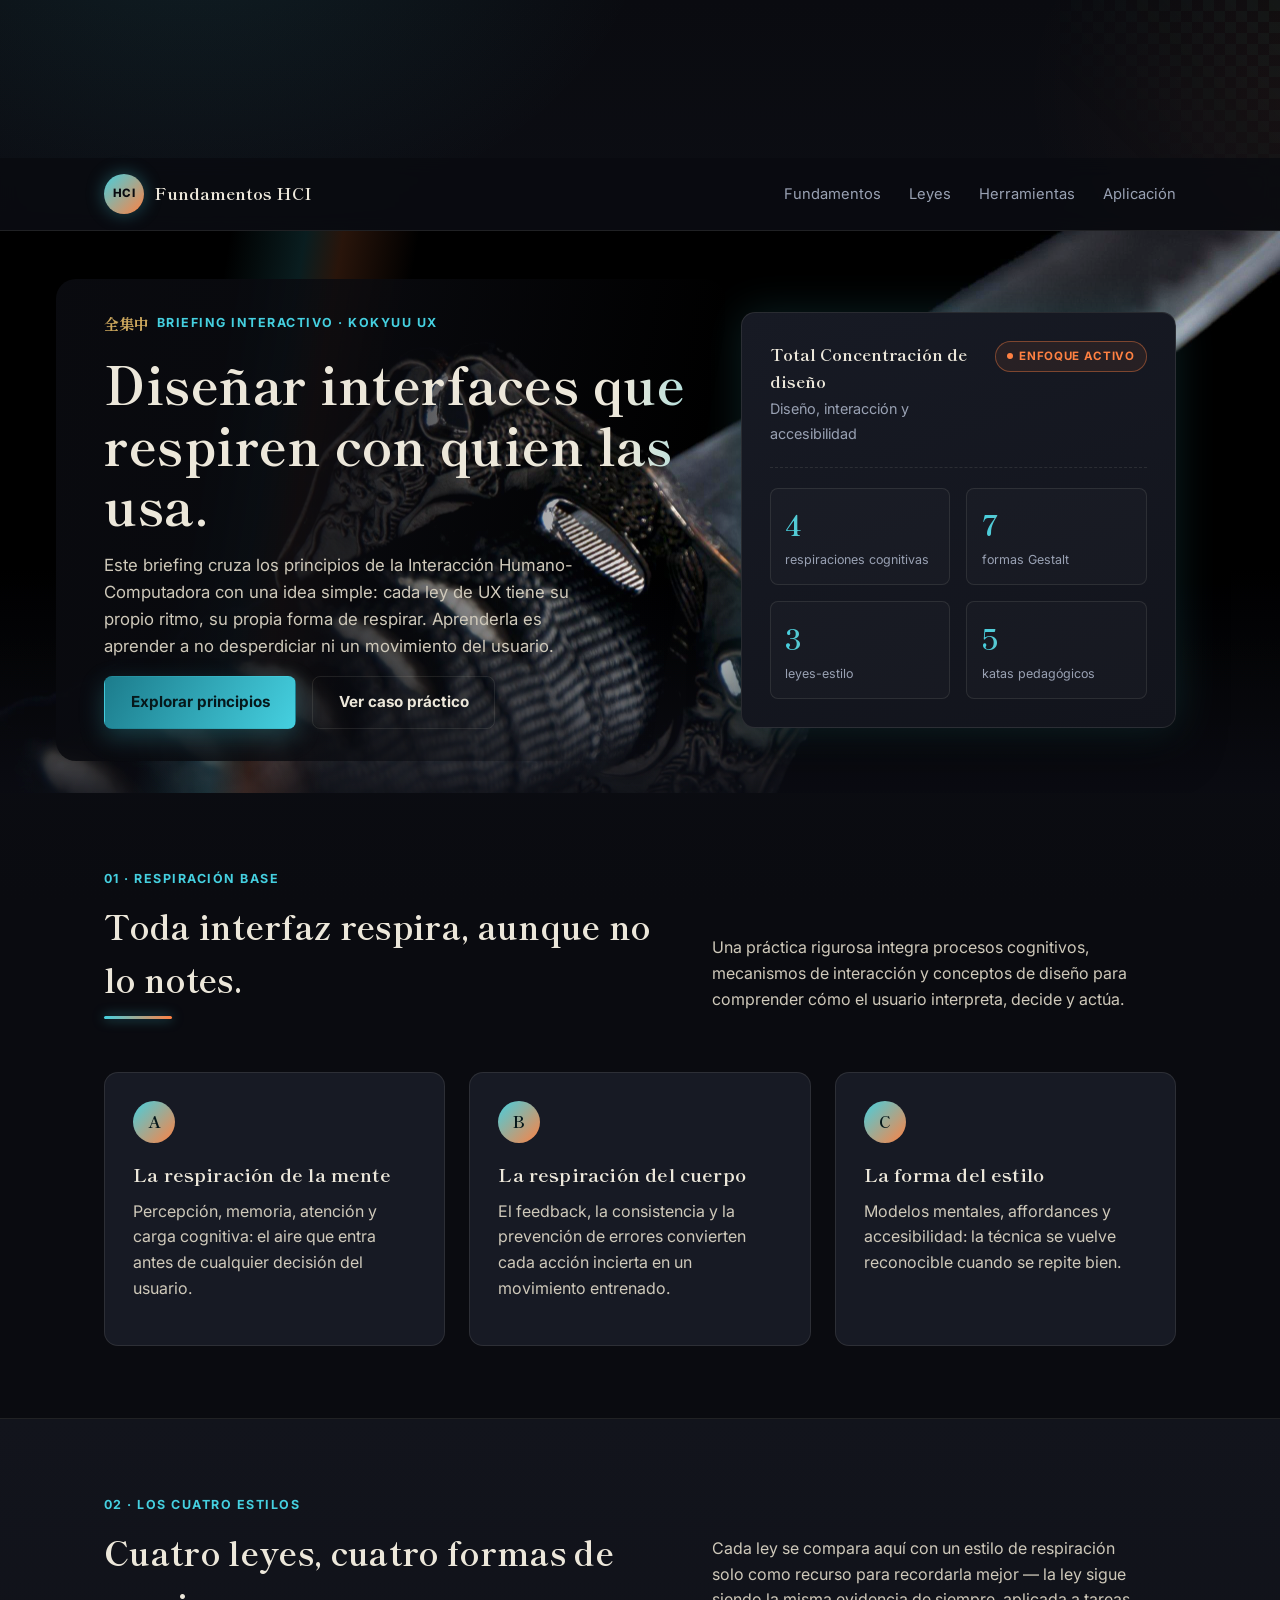
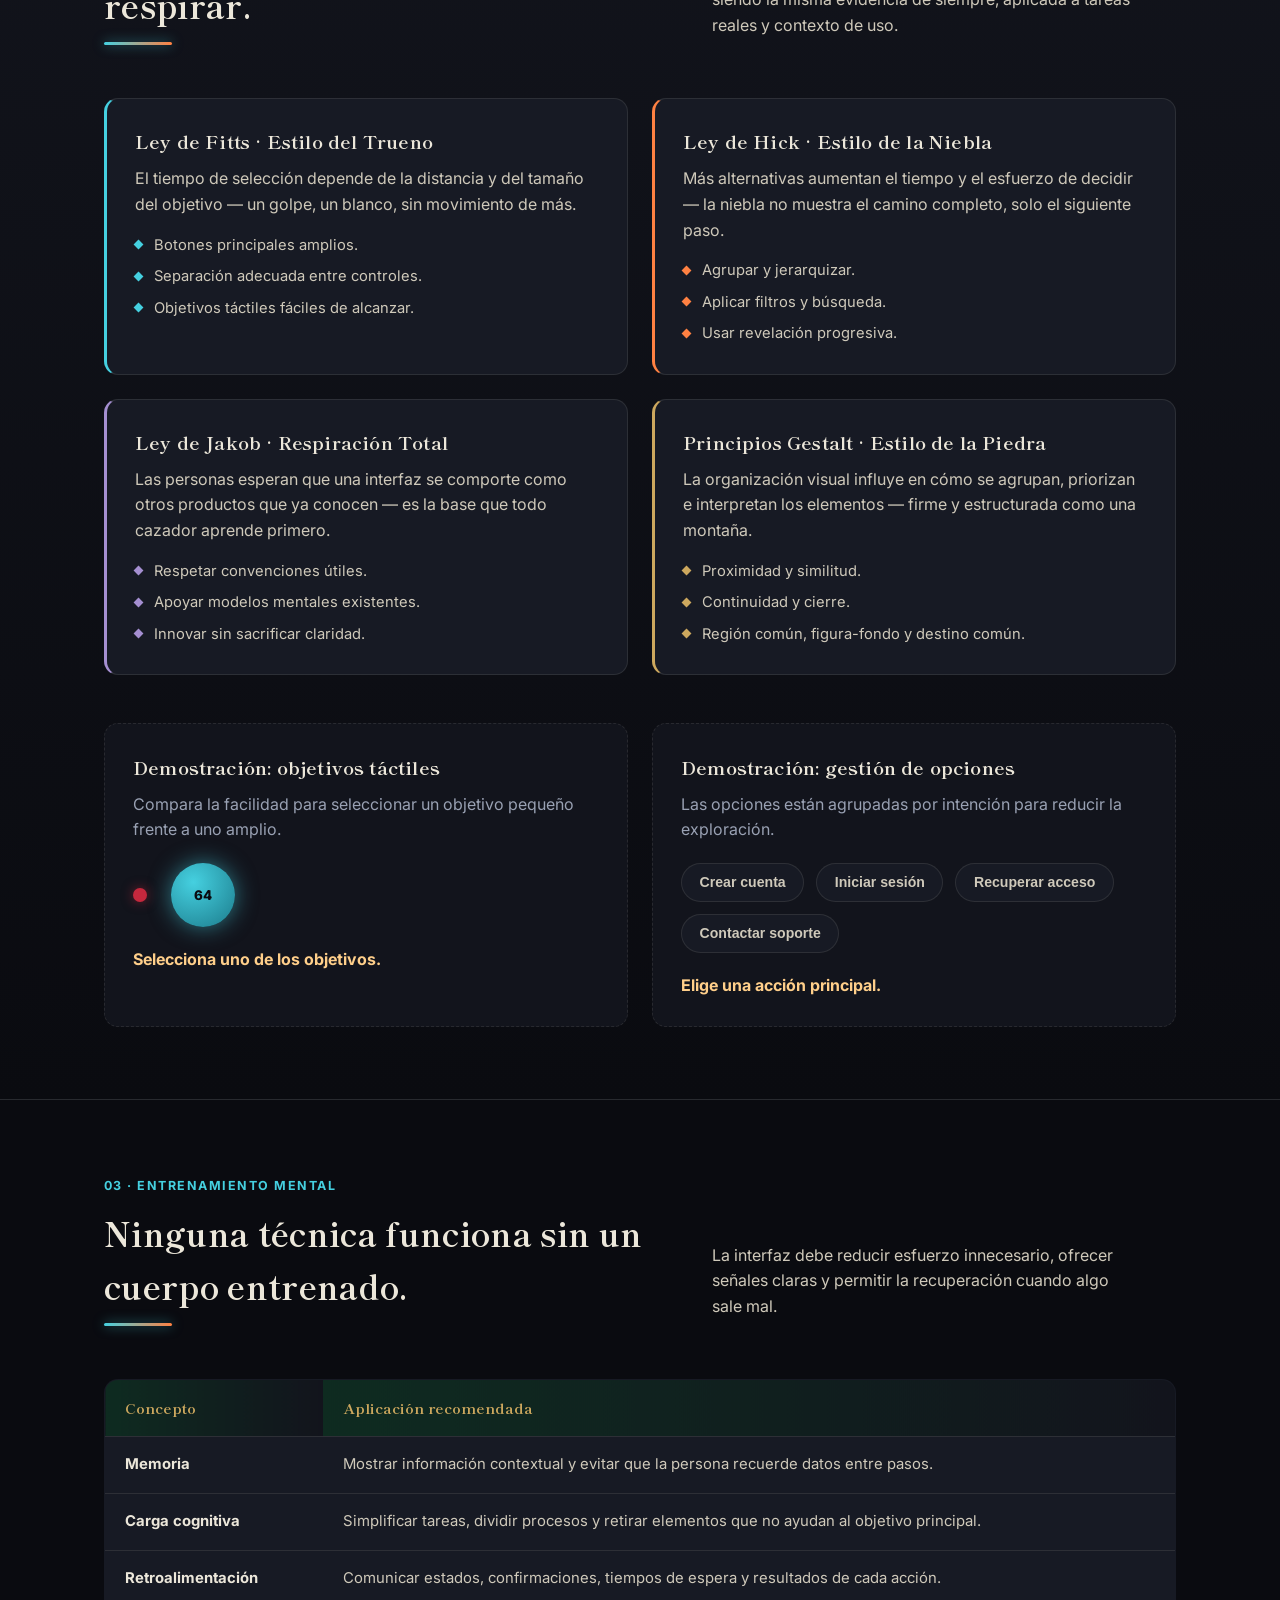
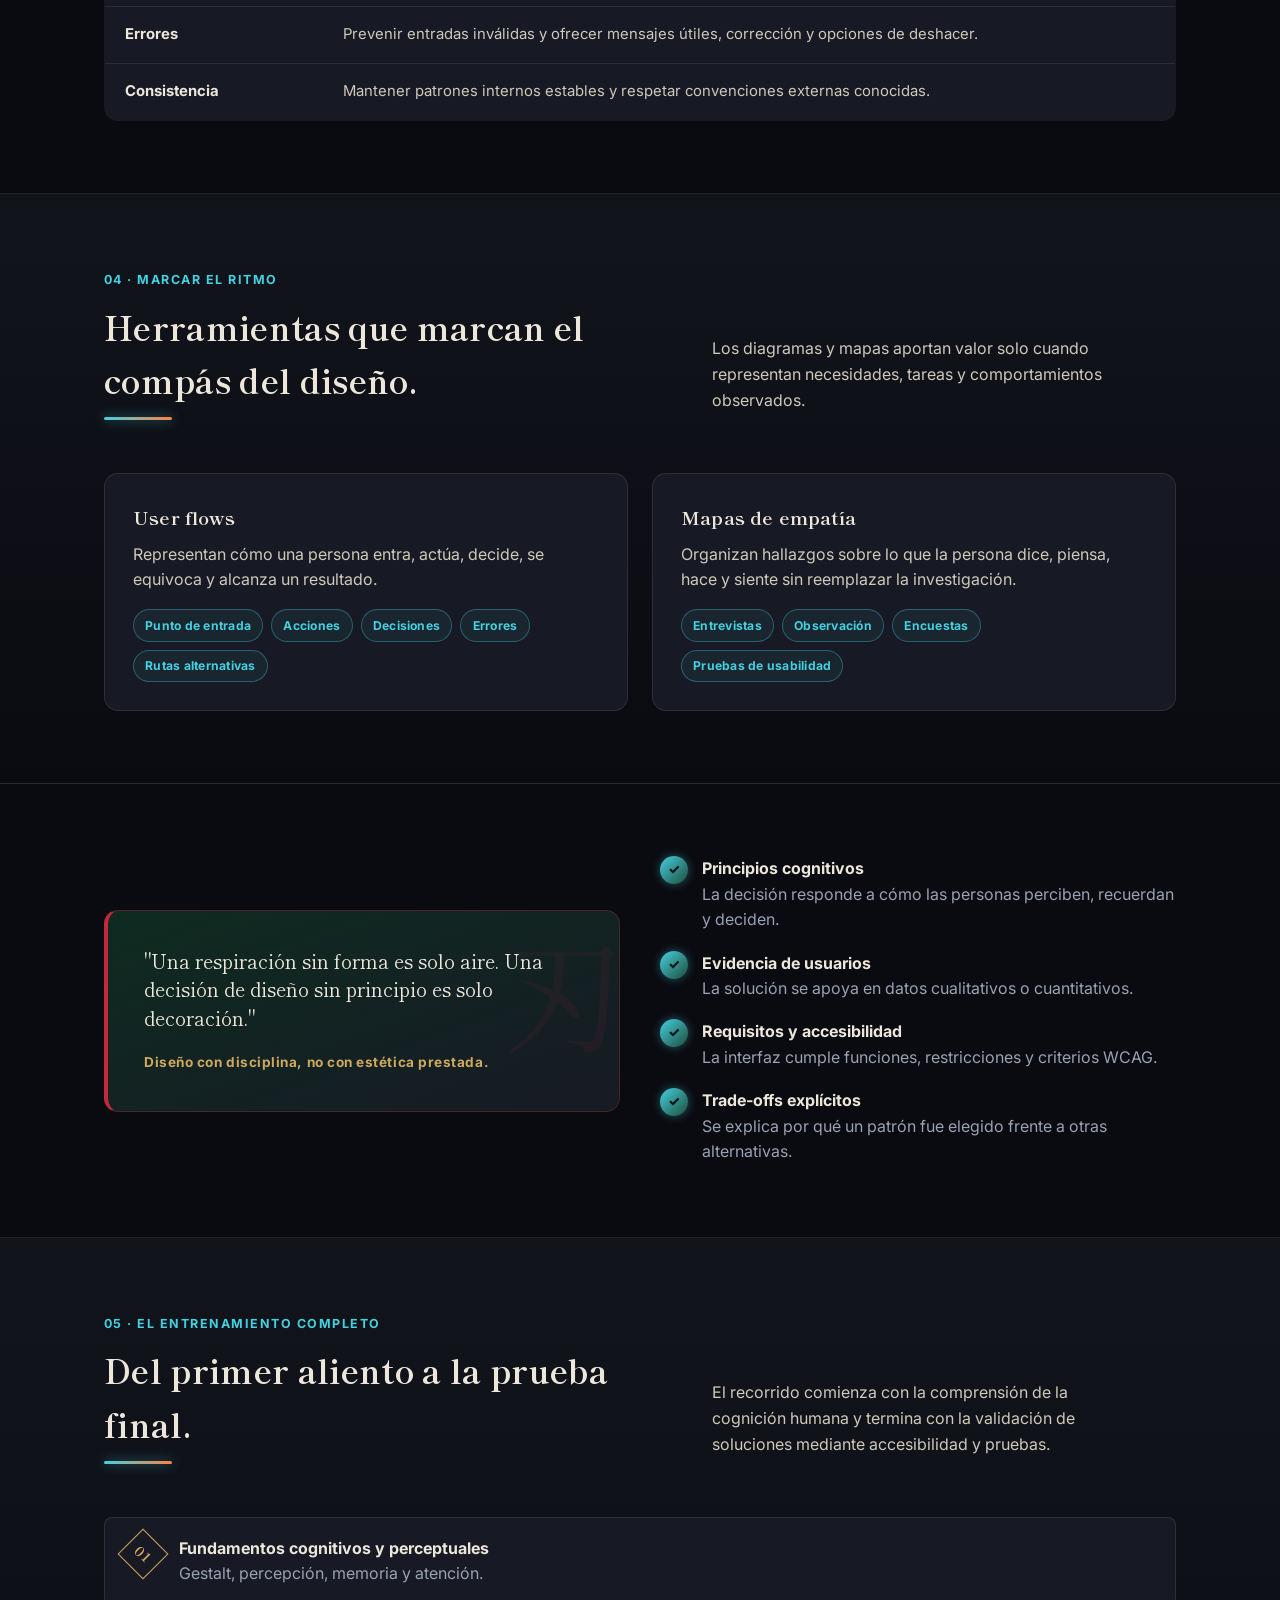
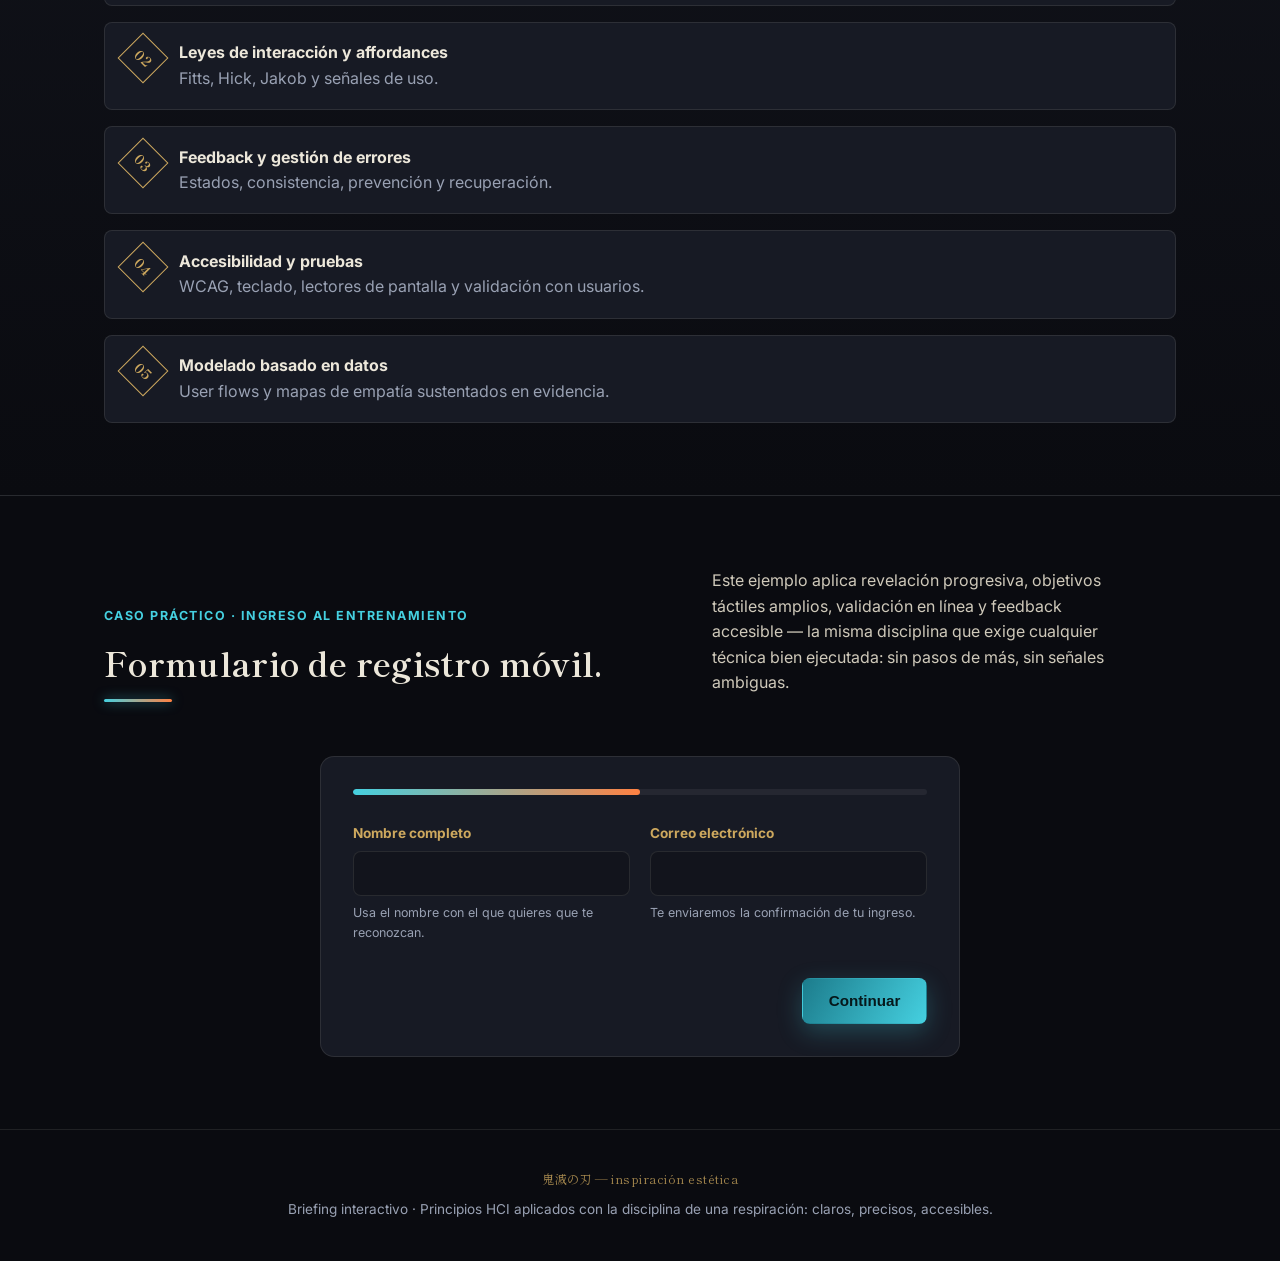
==== commit c00cd8a7: "Actualiza diseño y agrega favicon" ====
--- a/index.html
+++ b/index.html
@@ -6,13 +6,107 @@
   <meta name="description" content="Briefing interactivo sobre fundamentos y principios de la Interacción Humano-Computadora aplicados al diseño UX." />
   <title>Fundamentos HCI | Briefing Interactivo</title>
   <link rel="stylesheet" href="style.css">
+  <link rel="icon" type="image/svg+xml" href="favicon.svg">
   <link rel="preconnect" href="https://fonts.googleapis.com">
   <link rel="preconnect" href="https://fonts.gstatic.com" crossorigin>
   <link href="https://fonts.googleapis.com/css2?family=Inter:wght@300;400;500;600;700;800&display=swap" rel="stylesheet">
+  <link rel="icon" type="image/svg+xml" href="favicon.svg">
 </head>
+<script>
+  const prefersReducedMotion = window.matchMedia('(prefers-reduced-motion: reduce)').matches;
+
+  /* 1. Loader inicial */
+  window.addEventListener('load', () => {
+    const loader = document.getElementById('page-loader');
+    if (loader) setTimeout(() => loader.classList.add('is-hidden'), 400);
+  });
+
+  /* 2. Partículas de fondo */
+  const canvas = document.getElementById('particles-bg');
+  if (canvas && !prefersReducedMotion) {
+    const ctx = canvas.getContext('2d');
+    let particles = [];
+    const COLORS = ['69,208,224', '255,129,66', '205,168,94'];
+
+    function resizeCanvas() {
+      canvas.width = window.innerWidth;
+      canvas.height = window.innerHeight;
+    }
+    function initParticles() {
+      particles = Array.from({ length: 42 }, () => ({
+        x: Math.random() * canvas.width,
+        y: Math.random() * canvas.height,
+        r: Math.random() * 1.6 + 0.6,
+        vx: (Math.random() - 0.5) * 0.12,
+        vy: (Math.random() - 0.5) * 0.12,
+        c: COLORS[Math.floor(Math.random() * COLORS.length)],
+        a: Math.random() * 0.35 + 0.12
+      }));
+    }
+    function tick() {
+      ctx.clearRect(0, 0, canvas.width, canvas.height);
+      particles.forEach((p) => {
+        p.x += p.vx; p.y += p.vy;
+        if (p.x < 0) p.x = canvas.width;
+        if (p.x > canvas.width) p.x = 0;
+        if (p.y < 0) p.y = canvas.height;
+        if (p.y > canvas.height) p.y = 0;
+        ctx.beginPath();
+        ctx.arc(p.x, p.y, p.r, 0, Math.PI * 2);
+        ctx.fillStyle = `rgba(${p.c},${p.a})`;
+        ctx.fill();
+      });
+      requestAnimationFrame(tick);
+    }
+    resizeCanvas();
+    initParticles();
+    window.addEventListener('resize', () => { resizeCanvas(); initParticles(); });
+    requestAnimationFrame(tick);
+  }
+
+  /* 3. Animaciones al hacer scroll */
+  const revealTargets = document.querySelectorAll(
+    '.card, .law-card, .tool-card, .demo-box, .quote-card, .checklist, .module-list li, .metric, .principles-table'
+  );
+  if (prefersReducedMotion) {
+    revealTargets.forEach((el) => el.classList.add('is-visible'));
+  } else {
+    revealTargets.forEach((el) => el.classList.add('reveal'));
+    const observer = new IntersectionObserver((entries) => {
+      entries.forEach((entry) => {
+        if (entry.isIntersecting) {
+          entry.target.classList.add('is-visible');
+          observer.unobserve(entry.target);
+        }
+      });
+    }, { threshold: 0.15 });
+    revealTargets.forEach((el) => observer.observe(el));
+  }
+
+  /* 4. Luz que sigue el cursor en tarjetas */
+  if (!prefersReducedMotion) {
+    document.querySelectorAll('.card, .law-card, .tool-card, .demo-box').forEach((el) => {
+      el.addEventListener('mousemove', (e) => {
+        const rect = el.getBoundingClientRect();
+        el.style.setProperty('--mx', `${e.clientX - rect.left}px`);
+        el.style.setProperty('--my', `${e.clientY - rect.top}px`);
+      });
+    });
+  }
+
+  /* 5. Parallax en el hero */
+  const heroEl = document.querySelector('.hero');
+  if (heroEl && !prefersReducedMotion) {
+    window.addEventListener('scroll', () => {
+      heroEl.style.setProperty('--parallax', `${window.scrollY * 0.15}px`);
+    }, { passive: true });
+  }
+</script>
+
 <body>
   <a class="skip-link" href="#contenido">Saltar al contenido principal</a>
-
+  <div id="page-loader" aria-hidden="true"><div class="loader-mark"></div></div>
+  <canvas id="particles-bg" aria-hidden="true"></canvas>
   <header class="site-header">
     <div class="container nav">
       <a class="brand" href="#inicio" aria-label="Inicio, Fundamentos HCI">
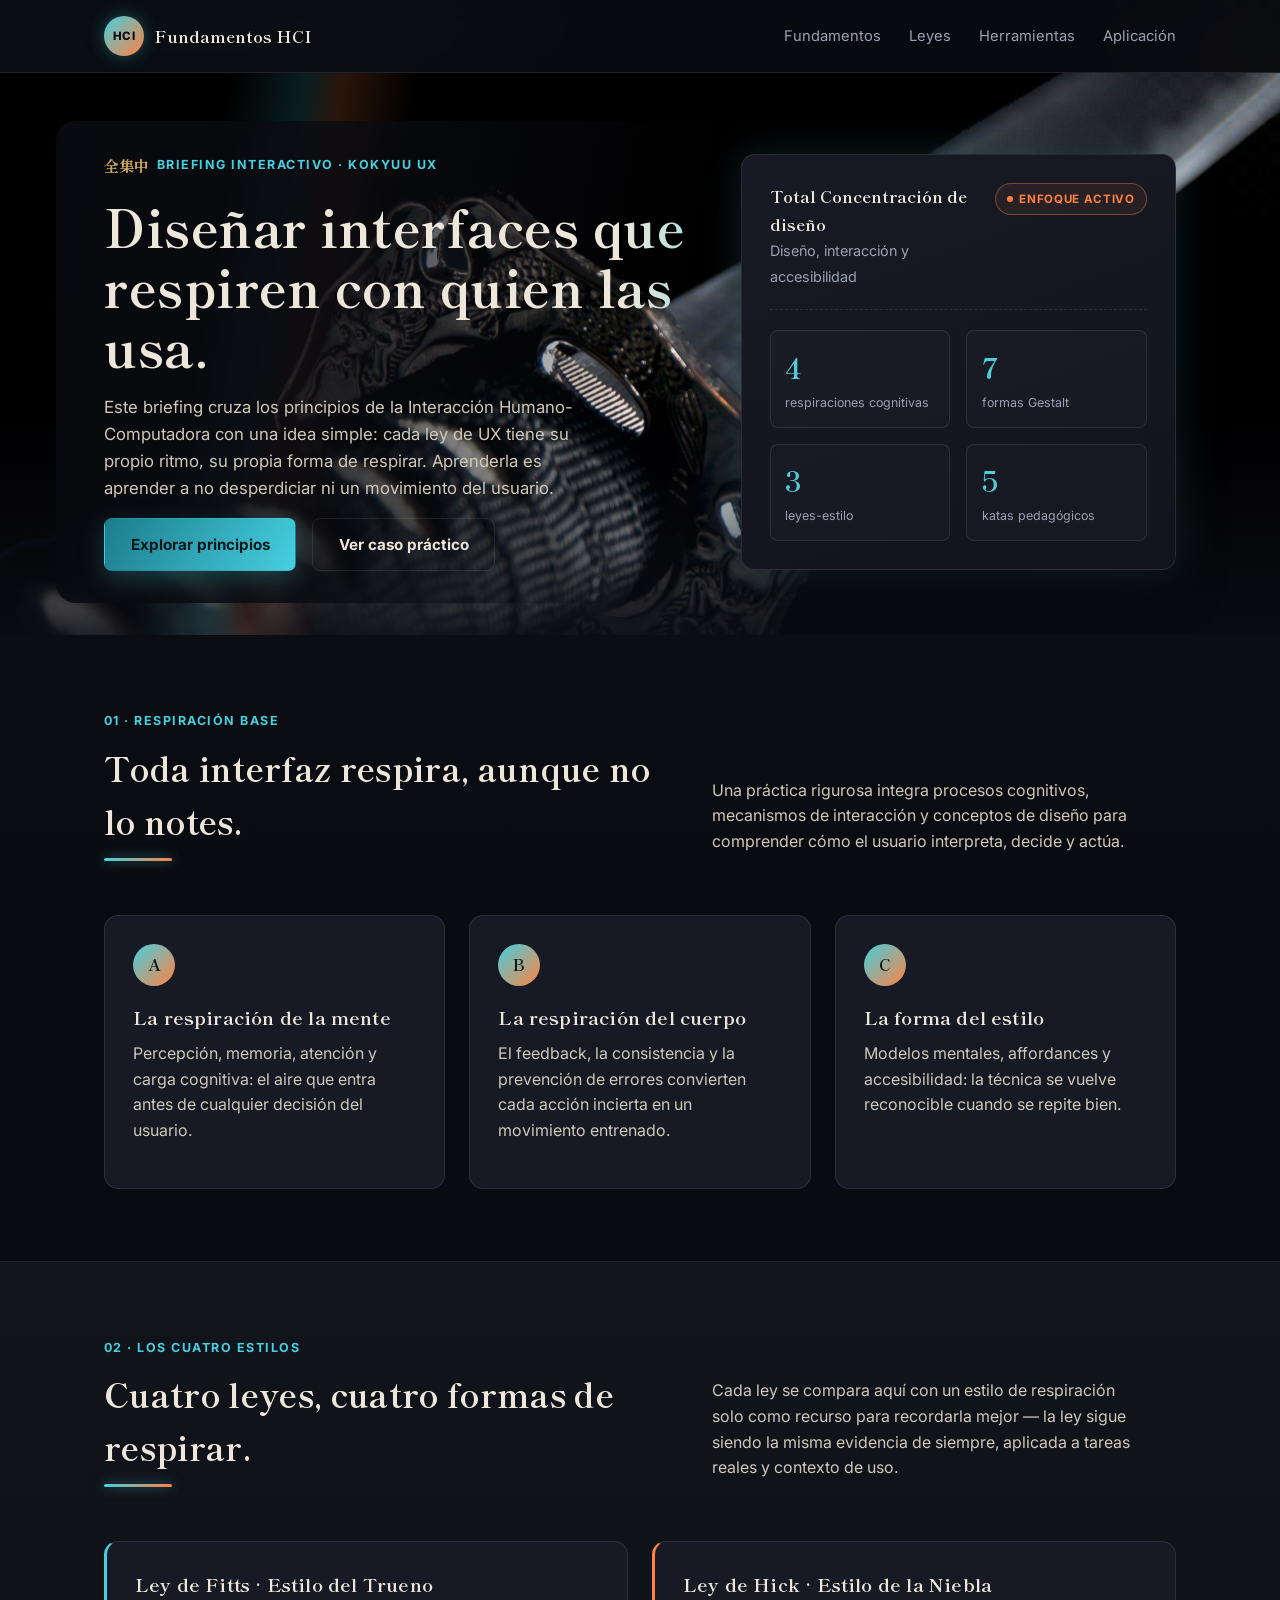
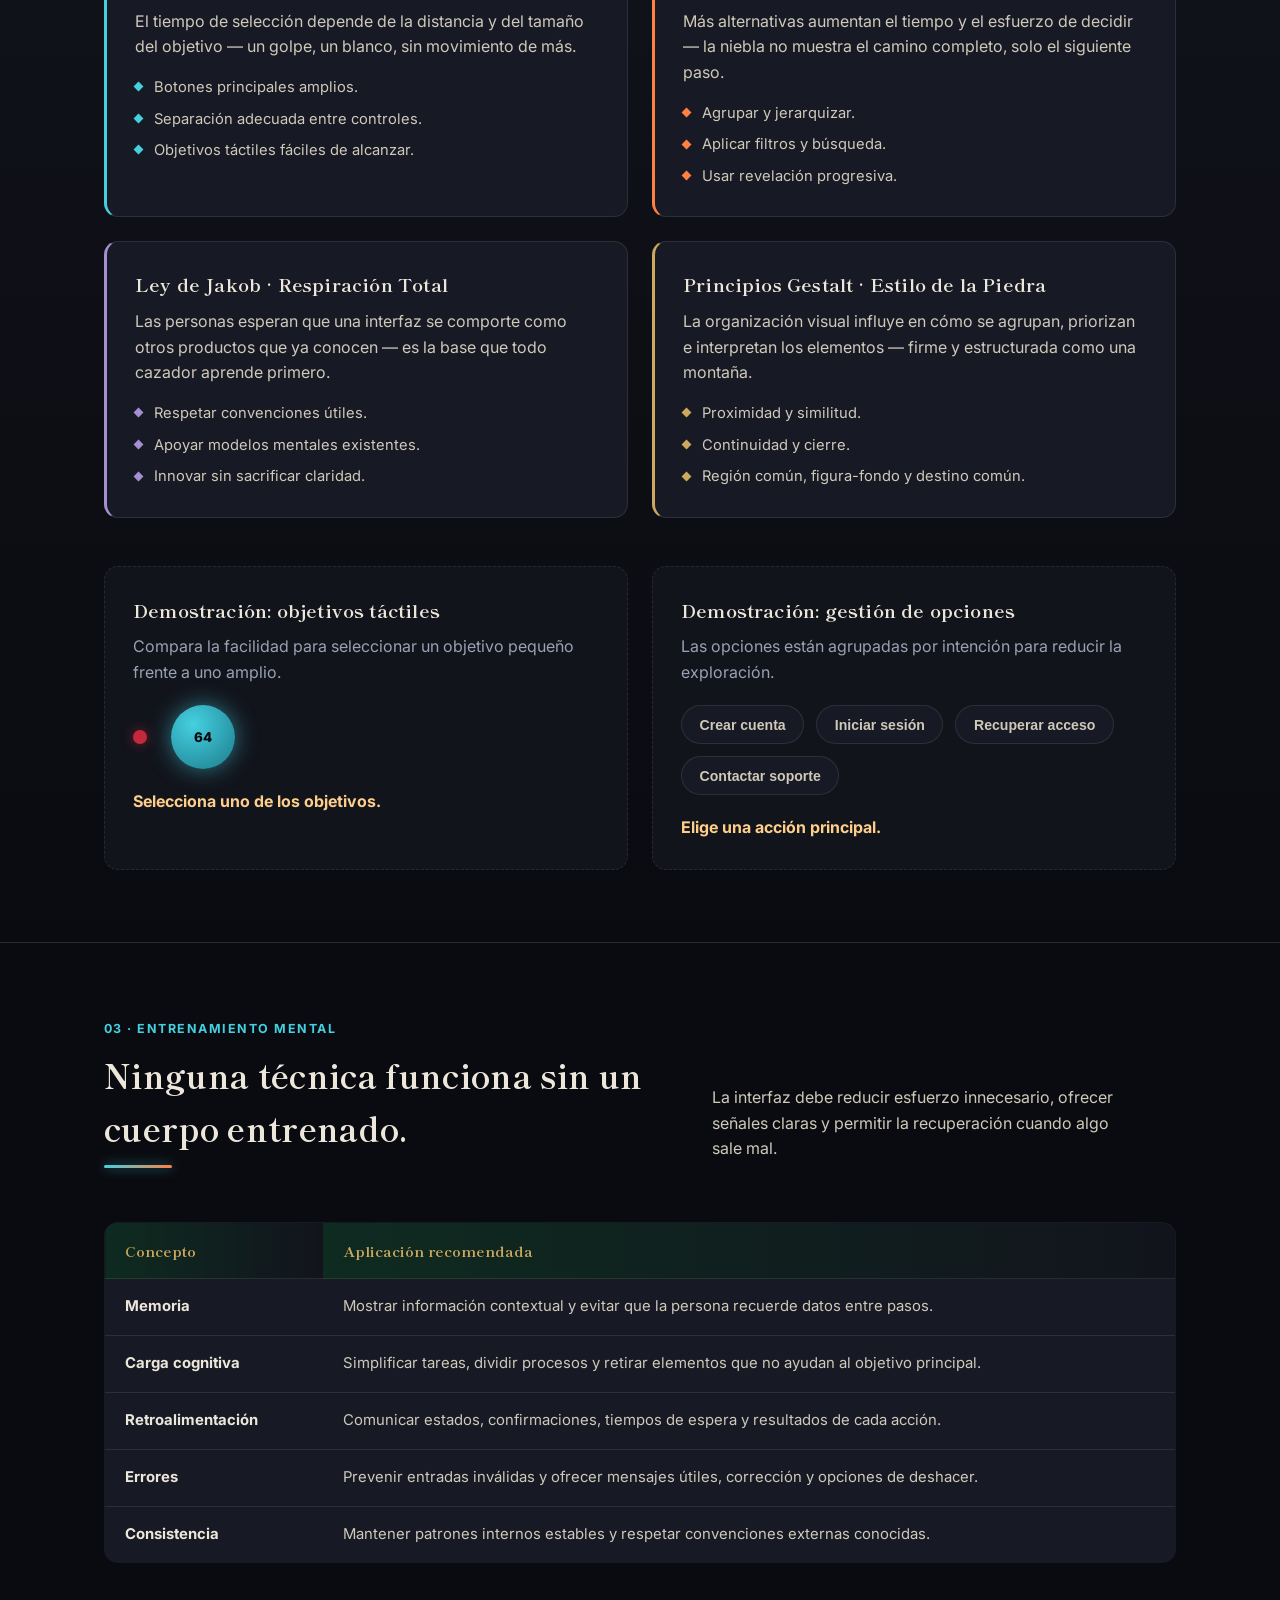
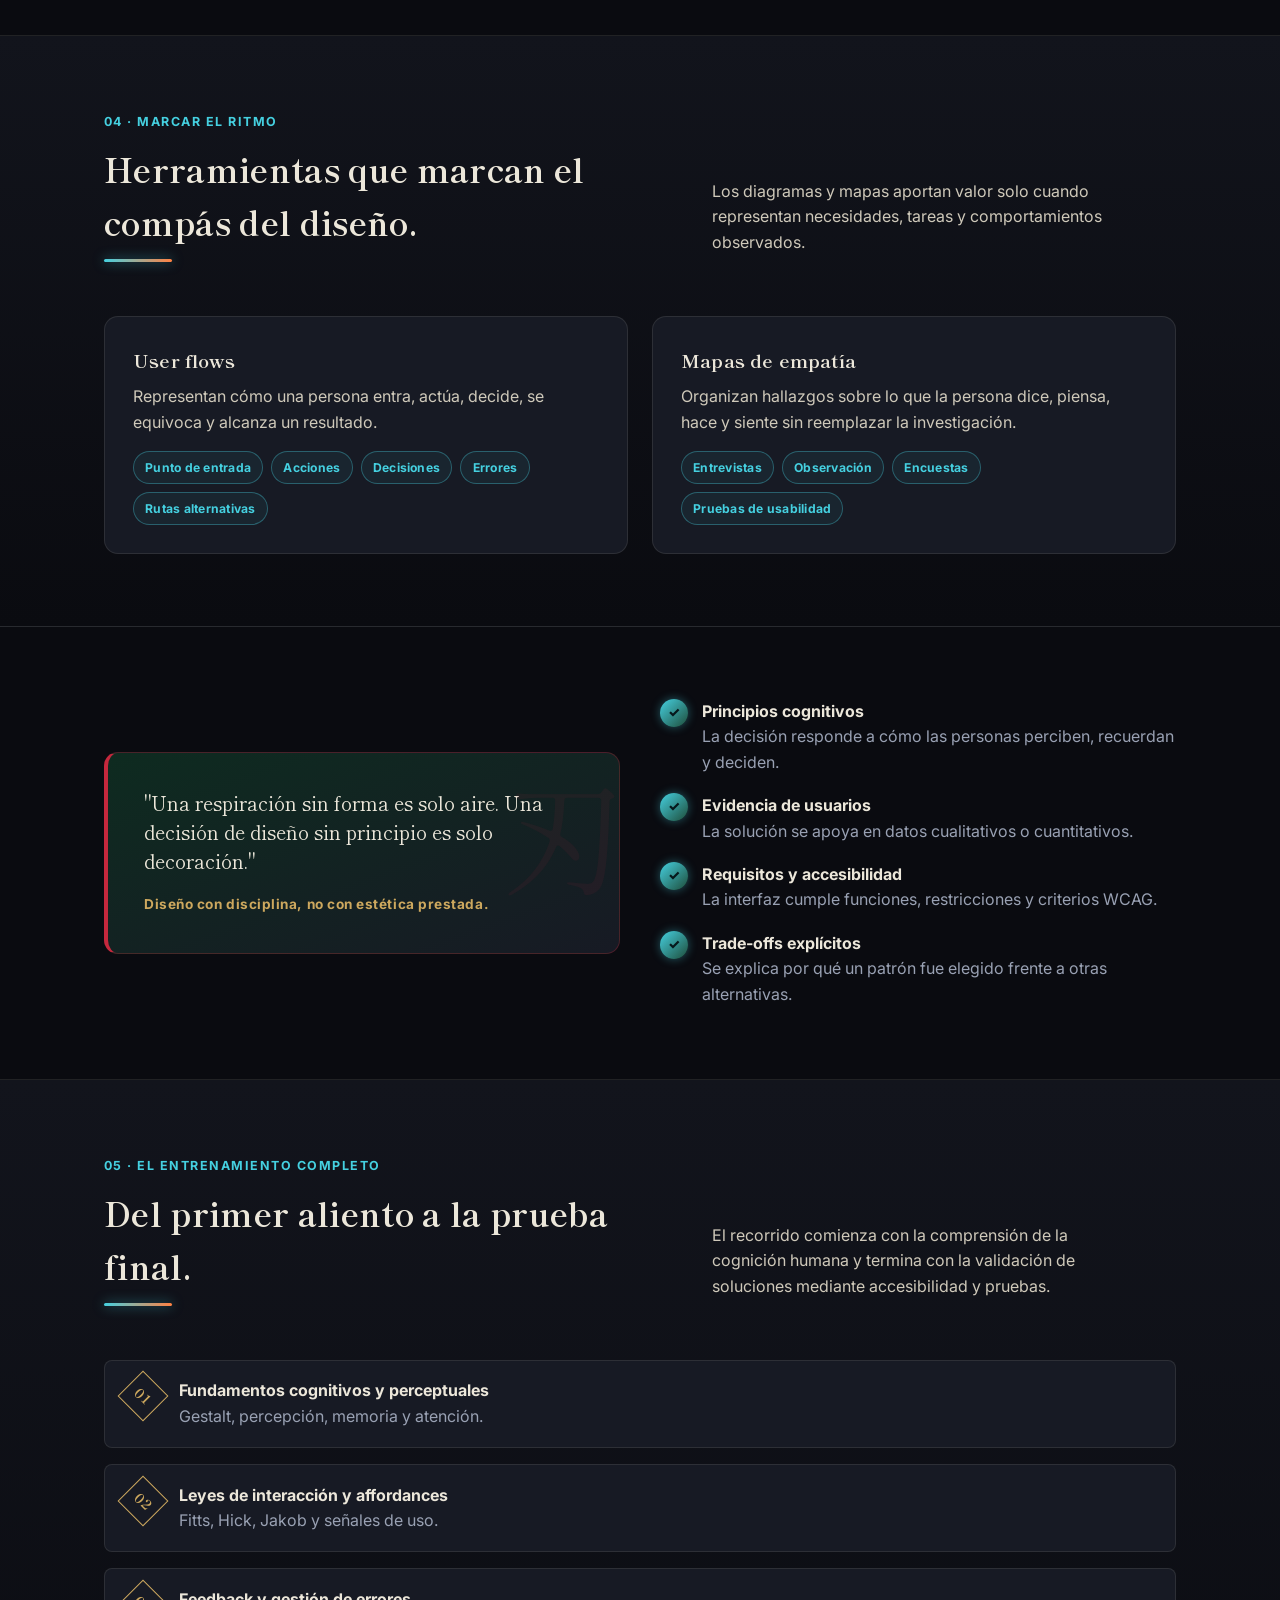
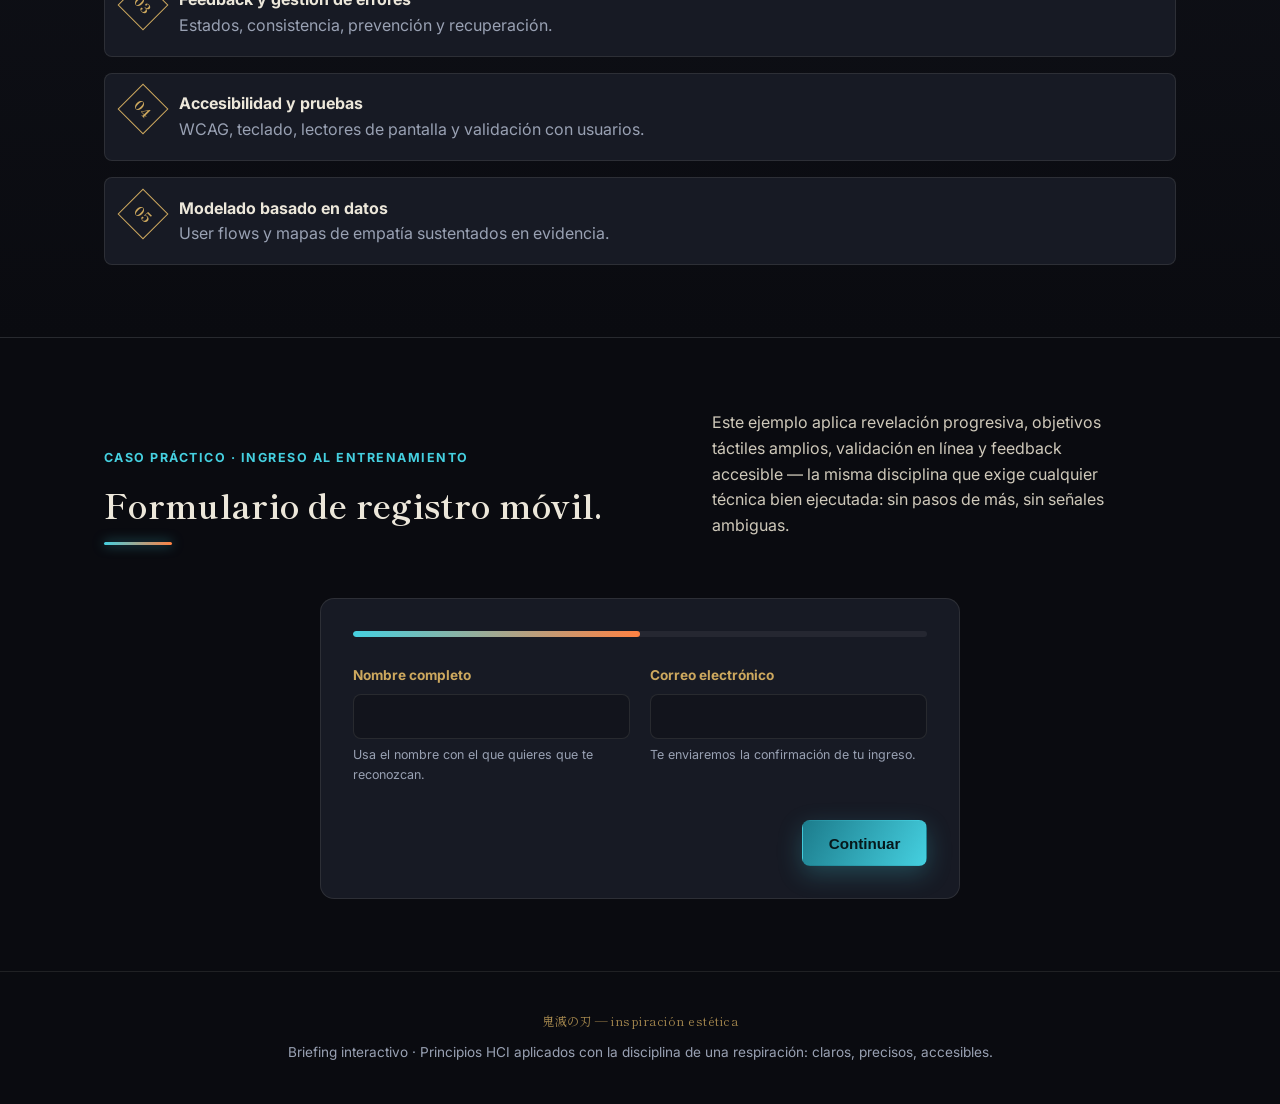
==== commit ced0db23: "Actualiza diseño y agrega favicon" ====
--- a/index.html
+++ b/index.html
@@ -10,99 +10,7 @@
   <link rel="preconnect" href="https://fonts.googleapis.com">
   <link rel="preconnect" href="https://fonts.gstatic.com" crossorigin>
   <link href="https://fonts.googleapis.com/css2?family=Inter:wght@300;400;500;600;700;800&display=swap" rel="stylesheet">
-  <link rel="icon" type="image/svg+xml" href="favicon.svg">
 </head>
-<script>
-  const prefersReducedMotion = window.matchMedia('(prefers-reduced-motion: reduce)').matches;
-
-  /* 1. Loader inicial */
-  window.addEventListener('load', () => {
-    const loader = document.getElementById('page-loader');
-    if (loader) setTimeout(() => loader.classList.add('is-hidden'), 400);
-  });
-
-  /* 2. Partículas de fondo */
-  const canvas = document.getElementById('particles-bg');
-  if (canvas && !prefersReducedMotion) {
-    const ctx = canvas.getContext('2d');
-    let particles = [];
-    const COLORS = ['69,208,224', '255,129,66', '205,168,94'];
-
-    function resizeCanvas() {
-      canvas.width = window.innerWidth;
-      canvas.height = window.innerHeight;
-    }
-    function initParticles() {
-      particles = Array.from({ length: 42 }, () => ({
-        x: Math.random() * canvas.width,
-        y: Math.random() * canvas.height,
-        r: Math.random() * 1.6 + 0.6,
-        vx: (Math.random() - 0.5) * 0.12,
-        vy: (Math.random() - 0.5) * 0.12,
-        c: COLORS[Math.floor(Math.random() * COLORS.length)],
-        a: Math.random() * 0.35 + 0.12
-      }));
-    }
-    function tick() {
-      ctx.clearRect(0, 0, canvas.width, canvas.height);
-      particles.forEach((p) => {
-        p.x += p.vx; p.y += p.vy;
-        if (p.x < 0) p.x = canvas.width;
-        if (p.x > canvas.width) p.x = 0;
-        if (p.y < 0) p.y = canvas.height;
-        if (p.y > canvas.height) p.y = 0;
-        ctx.beginPath();
-        ctx.arc(p.x, p.y, p.r, 0, Math.PI * 2);
-        ctx.fillStyle = `rgba(${p.c},${p.a})`;
-        ctx.fill();
-      });
-      requestAnimationFrame(tick);
-    }
-    resizeCanvas();
-    initParticles();
-    window.addEventListener('resize', () => { resizeCanvas(); initParticles(); });
-    requestAnimationFrame(tick);
-  }
-
-  /* 3. Animaciones al hacer scroll */
-  const revealTargets = document.querySelectorAll(
-    '.card, .law-card, .tool-card, .demo-box, .quote-card, .checklist, .module-list li, .metric, .principles-table'
-  );
-  if (prefersReducedMotion) {
-    revealTargets.forEach((el) => el.classList.add('is-visible'));
-  } else {
-    revealTargets.forEach((el) => el.classList.add('reveal'));
-    const observer = new IntersectionObserver((entries) => {
-      entries.forEach((entry) => {
-        if (entry.isIntersecting) {
-          entry.target.classList.add('is-visible');
-          observer.unobserve(entry.target);
-        }
-      });
-    }, { threshold: 0.15 });
-    revealTargets.forEach((el) => observer.observe(el));
-  }
-
-  /* 4. Luz que sigue el cursor en tarjetas */
-  if (!prefersReducedMotion) {
-    document.querySelectorAll('.card, .law-card, .tool-card, .demo-box').forEach((el) => {
-      el.addEventListener('mousemove', (e) => {
-        const rect = el.getBoundingClientRect();
-        el.style.setProperty('--mx', `${e.clientX - rect.left}px`);
-        el.style.setProperty('--my', `${e.clientY - rect.top}px`);
-      });
-    });
-  }
-
-  /* 5. Parallax en el hero */
-  const heroEl = document.querySelector('.hero');
-  if (heroEl && !prefersReducedMotion) {
-    window.addEventListener('scroll', () => {
-      heroEl.style.setProperty('--parallax', `${window.scrollY * 0.15}px`);
-    }, { passive: true });
-  }
-</script>
-
 <body>
   <a class="skip-link" href="#contenido">Saltar al contenido principal</a>
   <div id="page-loader" aria-hidden="true"><div class="loader-mark"></div></div>
@@ -494,5 +402,148 @@
       }
     });
   </script>
+  <script>
+  const prefersReducedMotion = window.matchMedia('(prefers-reduced-motion: reduce)').matches;
+
+  /* 1. Loader inicial */
+  window.addEventListener('load', () => {
+    const loader = document.getElementById('page-loader');
+    if (loader) setTimeout(() => loader.classList.add('is-hidden'), 400);
+  });
+
+  /* 2. Partículas de fondo */
+   /* 2. Partículas de fondo (brasas) + chispas al hacer click */
+  const canvas = document.getElementById('particles-bg');
+  if (canvas && !prefersReducedMotion) {
+    const ctx = canvas.getContext('2d');
+    let embers = [];
+    let sparks = [];
+    const EMBER_COLORS = ['255,129,66', '205,168,94', '197,40,61'];
+
+    function resizeCanvas() {
+      canvas.width = window.innerWidth;
+      canvas.height = window.innerHeight;
+    }
+
+    function initEmbers() {
+      embers = Array.from({ length: 60 }, () => ({
+        x: Math.random() * canvas.width,
+        y: Math.random() * canvas.height,
+        r: Math.random() * 3.5 + 2,
+        vx: (Math.random() - 0.5) * 0.3,
+        vy: -Math.random() * 0.7 - 0.25,
+        c: EMBER_COLORS[Math.floor(Math.random() * EMBER_COLORS.length)],
+        a: Math.random() * 0.4 + 0.55,
+        flicker: Math.random() * Math.PI * 2
+      }));
+    }
+
+    function spawnSparks(x, y) {
+      const count = 26;
+      for (let i = 0; i < count; i++) {
+        const angle = Math.random() * Math.PI * 2;
+        const speed = Math.random() * 3.5 + 1.5;
+        sparks.push({
+          x, y,
+          vx: Math.cos(angle) * speed,
+          vy: Math.sin(angle) * speed - 1,
+          r: Math.random() * 2 + 1.5,
+          c: EMBER_COLORS[Math.floor(Math.random() * EMBER_COLORS.length)],
+          life: 1,
+          decay: Math.random() * 0.02 + 0.015
+        });
+      }
+    }
+
+    function tick() {
+      ctx.clearRect(0, 0, canvas.width, canvas.height);
+
+      /* brasas ambientales, suben lento con parpadeo */
+      embers.forEach((p) => {
+        p.x += p.vx;
+        p.y += p.vy;
+        p.flicker += 0.05;
+        if (p.y < -10) { p.y = canvas.height + 10; p.x = Math.random() * canvas.width; }
+        if (p.x < -10) p.x = canvas.width + 10;
+        if (p.x > canvas.width + 10) p.x = -10;
+
+        const flickerA = p.a * (0.6 + Math.sin(p.flicker) * 0.4);
+        ctx.save();
+        ctx.shadowBlur = 8;
+        ctx.shadowColor = `rgba(${p.c},0.8)`;
+        ctx.beginPath();
+        ctx.arc(p.x, p.y, p.r, 0, Math.PI * 2);
+        ctx.fillStyle = `rgba(${p.c},${flickerA})`;
+        ctx.fill();
+        ctx.restore();
+      });
+
+      /* chispas de click, con gravedad y desvanecimiento */
+      sparks = sparks.filter((s) => s.life > 0);
+      sparks.forEach((s) => {
+        s.x += s.vx;
+        s.y += s.vy;
+        s.vy += 0.06; /* gravedad */
+        s.vx *= 0.98;
+        s.life -= s.decay;
+
+        ctx.save();
+        ctx.shadowBlur = 10;
+        ctx.shadowColor = `rgba(${s.c},0.9)`;
+        ctx.beginPath();
+        ctx.arc(s.x, s.y, Math.max(s.r * s.life, 0.3), 0, Math.PI * 2);
+        ctx.fillStyle = `rgba(${s.c},${s.life})`;
+        ctx.fill();
+        ctx.restore();
+      });
+
+      requestAnimationFrame(tick);
+    }
+
+    resizeCanvas();
+    initEmbers();
+    window.addEventListener('resize', () => { resizeCanvas(); initEmbers(); });
+    window.addEventListener('click', (e) => spawnSparks(e.clientX, e.clientY));
+    requestAnimationFrame(tick);
+  }
+
+  /* 3. Animaciones al hacer scroll */
+  const revealTargets = document.querySelectorAll(
+    '.card, .law-card, .tool-card, .demo-box, .quote-card, .checklist, .module-list li, .metric, .principles-table'
+  );
+  if (prefersReducedMotion) {
+    revealTargets.forEach((el) => el.classList.add('is-visible'));
+  } else {
+    revealTargets.forEach((el) => el.classList.add('reveal'));
+    const observer = new IntersectionObserver((entries) => {
+      entries.forEach((entry) => {
+        if (entry.isIntersecting) {
+          entry.target.classList.add('is-visible');
+          observer.unobserve(entry.target);
+        }
+      });
+    }, { threshold: 0.15 });
+    revealTargets.forEach((el) => observer.observe(el));
+  }
+
+  /* 4. Luz que sigue el cursor en tarjetas */
+  if (!prefersReducedMotion) {
+    document.querySelectorAll('.card, .law-card, .tool-card, .demo-box').forEach((el) => {
+      el.addEventListener('mousemove', (e) => {
+        const rect = el.getBoundingClientRect();
+        el.style.setProperty('--mx', `${e.clientX - rect.left}px`);
+        el.style.setProperty('--my', `${e.clientY - rect.top}px`);
+      });
+    });
+  }
+
+  /* 5. Parallax en el hero */
+  const heroEl = document.querySelector('.hero');
+  if (heroEl && !prefersReducedMotion) {
+    window.addEventListener('scroll', () => {
+      heroEl.style.setProperty('--parallax', `${window.scrollY * 0.15}px`);
+    }, { passive: true });
+  }
+</script>
 </body>
 </html>
--- a/style.css
+++ b/style.css
@@ -210,7 +210,7 @@
   z-index: -2;
   background:
     linear-gradient(180deg, transparent 60%, rgba(10,11,16,.92) 100%),
-    url("wisteria-hero.jpg") center 32% / cover no-repeat;
+    url("wisteria-hero.jpg") center calc(32% + var(--parallax, 0px)) / cover no-repeat;
   filter: brightness(1.15) saturate(1.2);
 }
 .hero::before {
@@ -842,4 +842,65 @@
     grid-template-columns: 1fr;
   }
   .section-heading { gap: 1rem; }
+}
+/* ---------- Loader inicial ---------- */
+#page-loader {
+  position: fixed;
+  inset: 0;
+  z-index: 999;
+  display: flex;
+  align-items: center;
+  justify-content: center;
+  background: var(--bg);
+  transition: opacity .5s var(--ease), visibility .5s var(--ease);
+}
+  #page-loader.is-hidden {
+  opacity: 0;
+  visibility: hidden;
+  pointer-events: none;
+}
+    .loader-mark {
+  width: 56px;
+  height: 56px;
+  border-radius: 50%;
+  background: linear-gradient(135deg, var(--water), var(--ember));
+  animation: loaderPulse 1.1s ease-in-out infinite;
+}
+  @keyframes loaderPulse {
+  0%, 100% { transform: scale(.85); opacity: .7; }
+  50%      { transform: scale(1); opacity: 1; }
+}
+/* ---------- Fondo de partículas ---------- */
+  #particles-bg {
+  position: fixed;
+  inset: 0;
+  z-index: -3;
+  pointer-events: none;
+}
+/* ---------- Scroll reveal ---------- */
+.reveal {
+  opacity: 0;
+  transform: translateY(24px);
+  transition: opacity .7s var(--ease), transform .7s var(--ease);
+}
+.reveal.is-visible {
+  opacity: 1;
+  transform: translateY(0);
+}
+
+/* ---------- Spotlight de cursor en tarjetas ---------- */
+.card, .law-card, .tool-card, .demo-box {
+  overflow: hidden;
+}
+.card::after, .law-card::after, .tool-card::after, .demo-box::after {
+  content: "";
+  position: absolute;
+  inset: 0;
+  background: radial-gradient(240px circle at var(--mx, 50%) var(--my, 50%), rgba(69,208,224,.14), transparent 70%);
+  opacity: 0;
+  transition: opacity .3s var(--ease);
+  pointer-events: none;
+}
+.card:hover::after, .law-card:hover::after, .tool-card:hover::after, .demo-box:hover::after {
+  opacity: 1;
 }
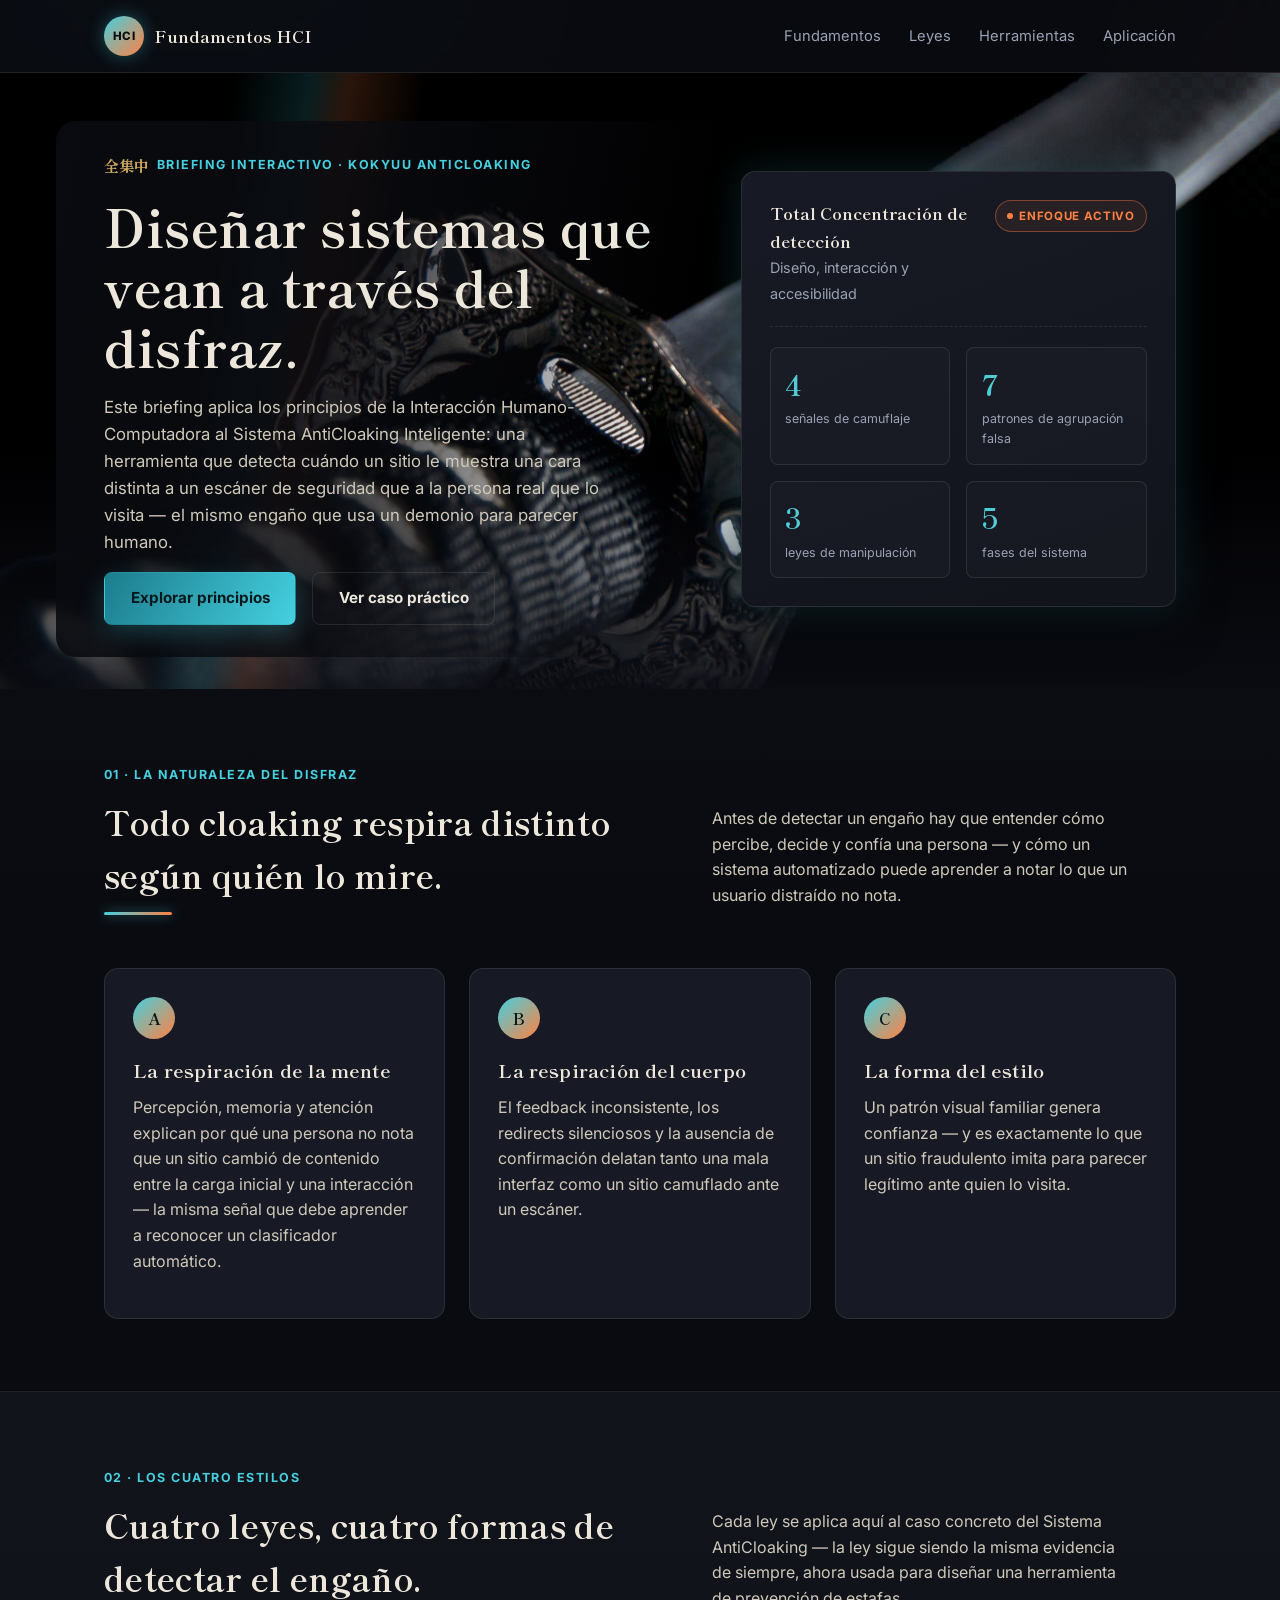
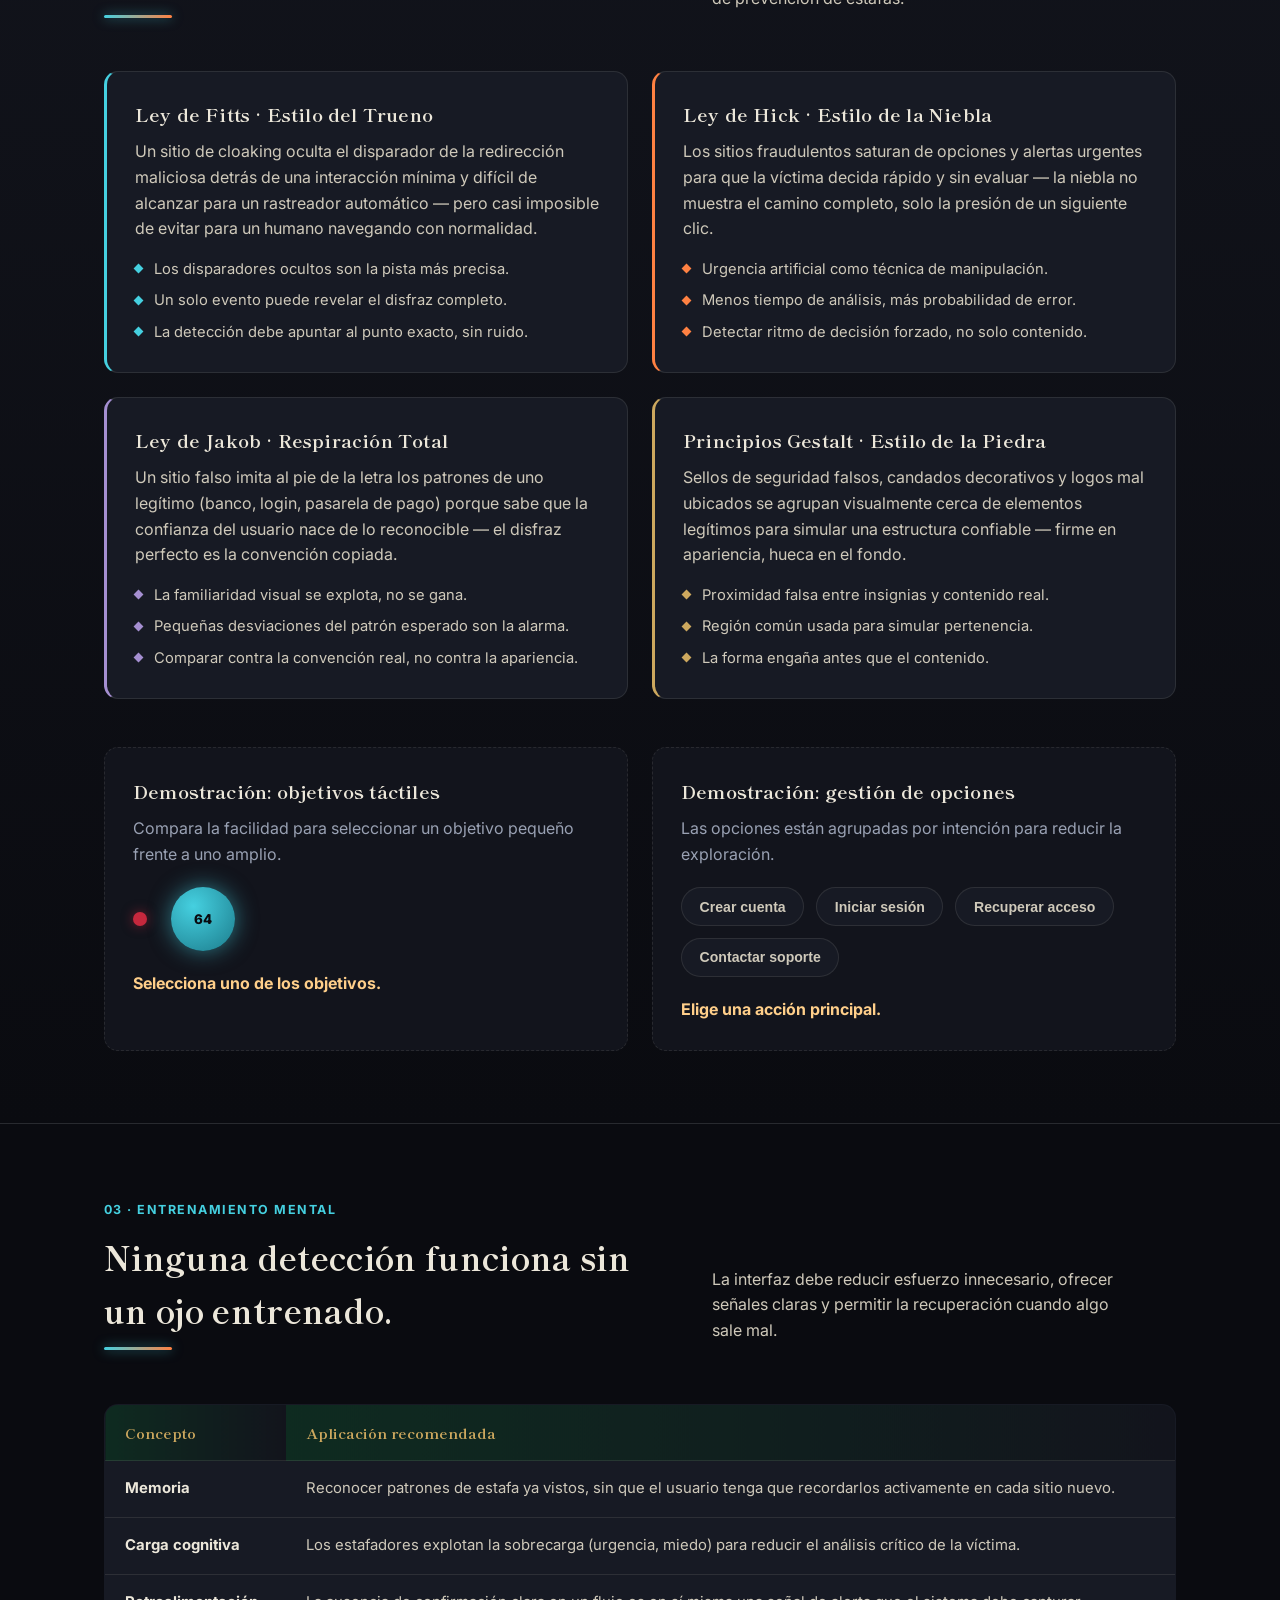
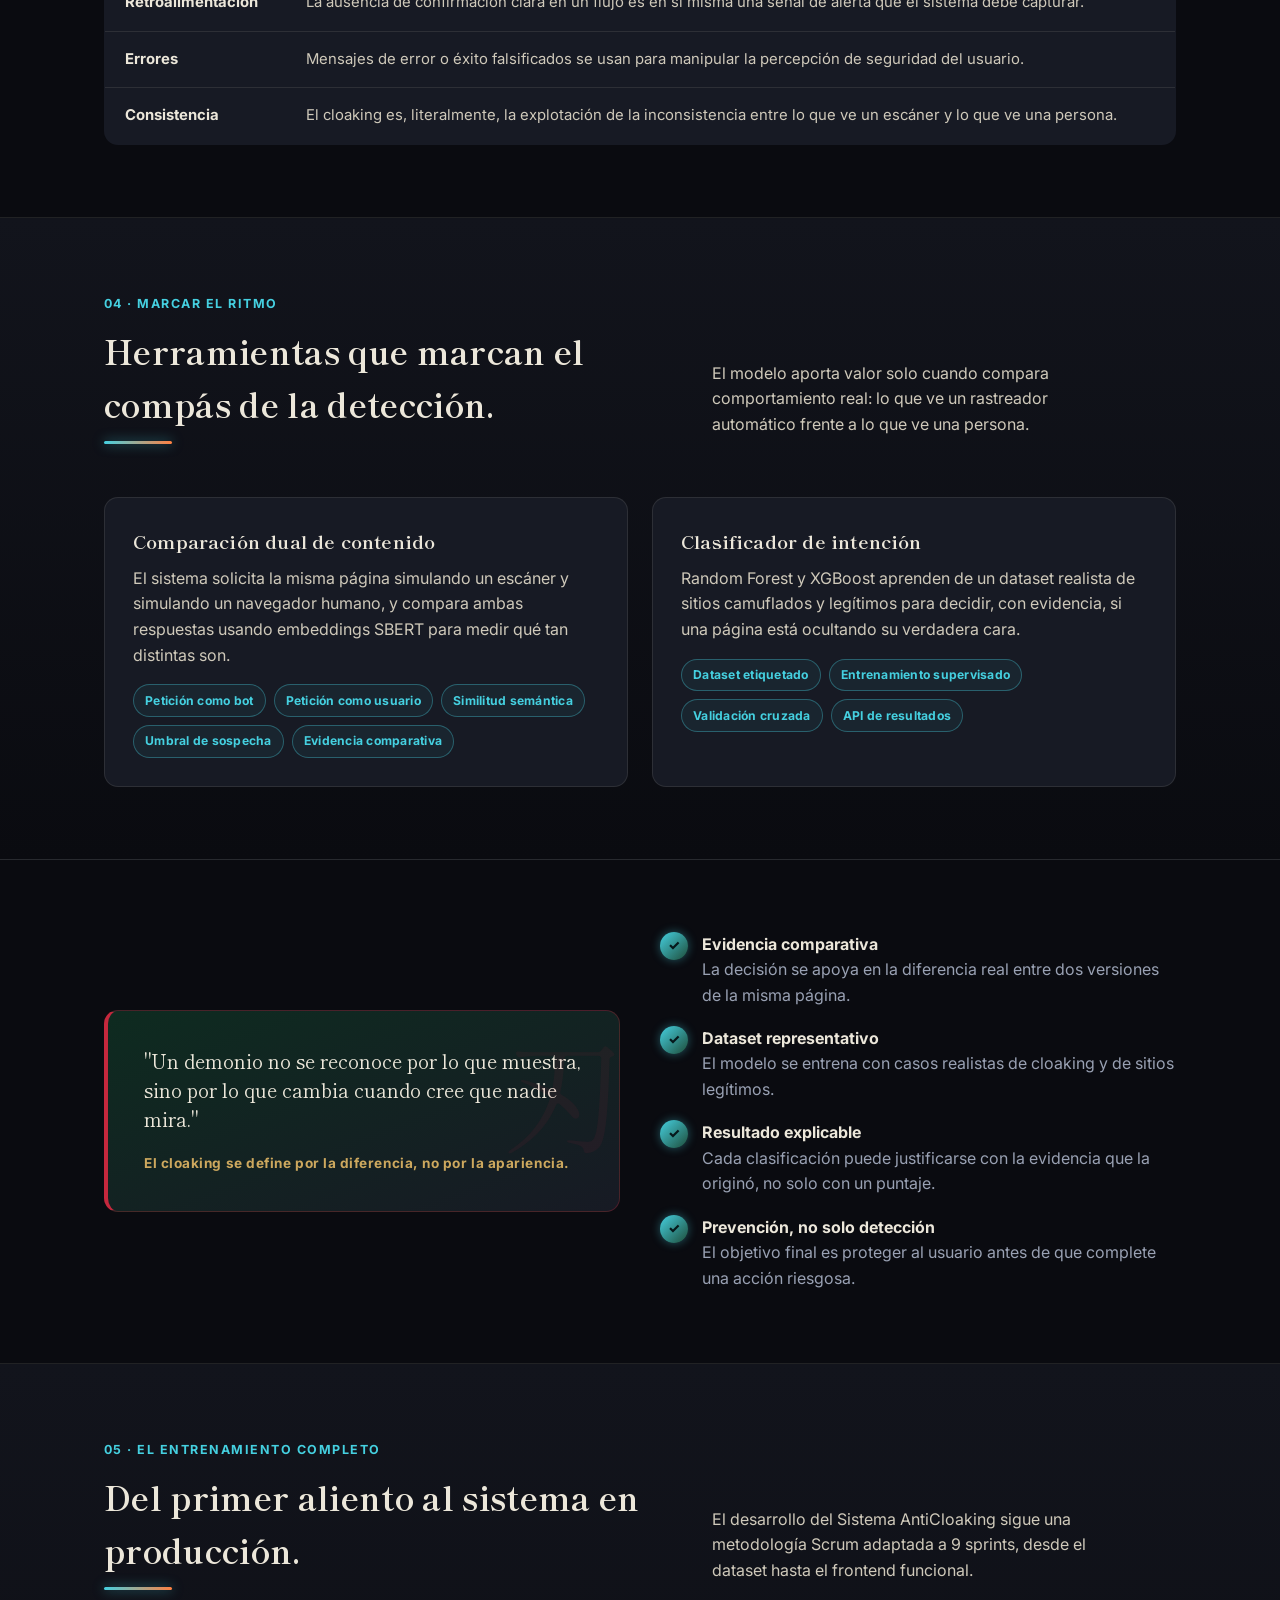
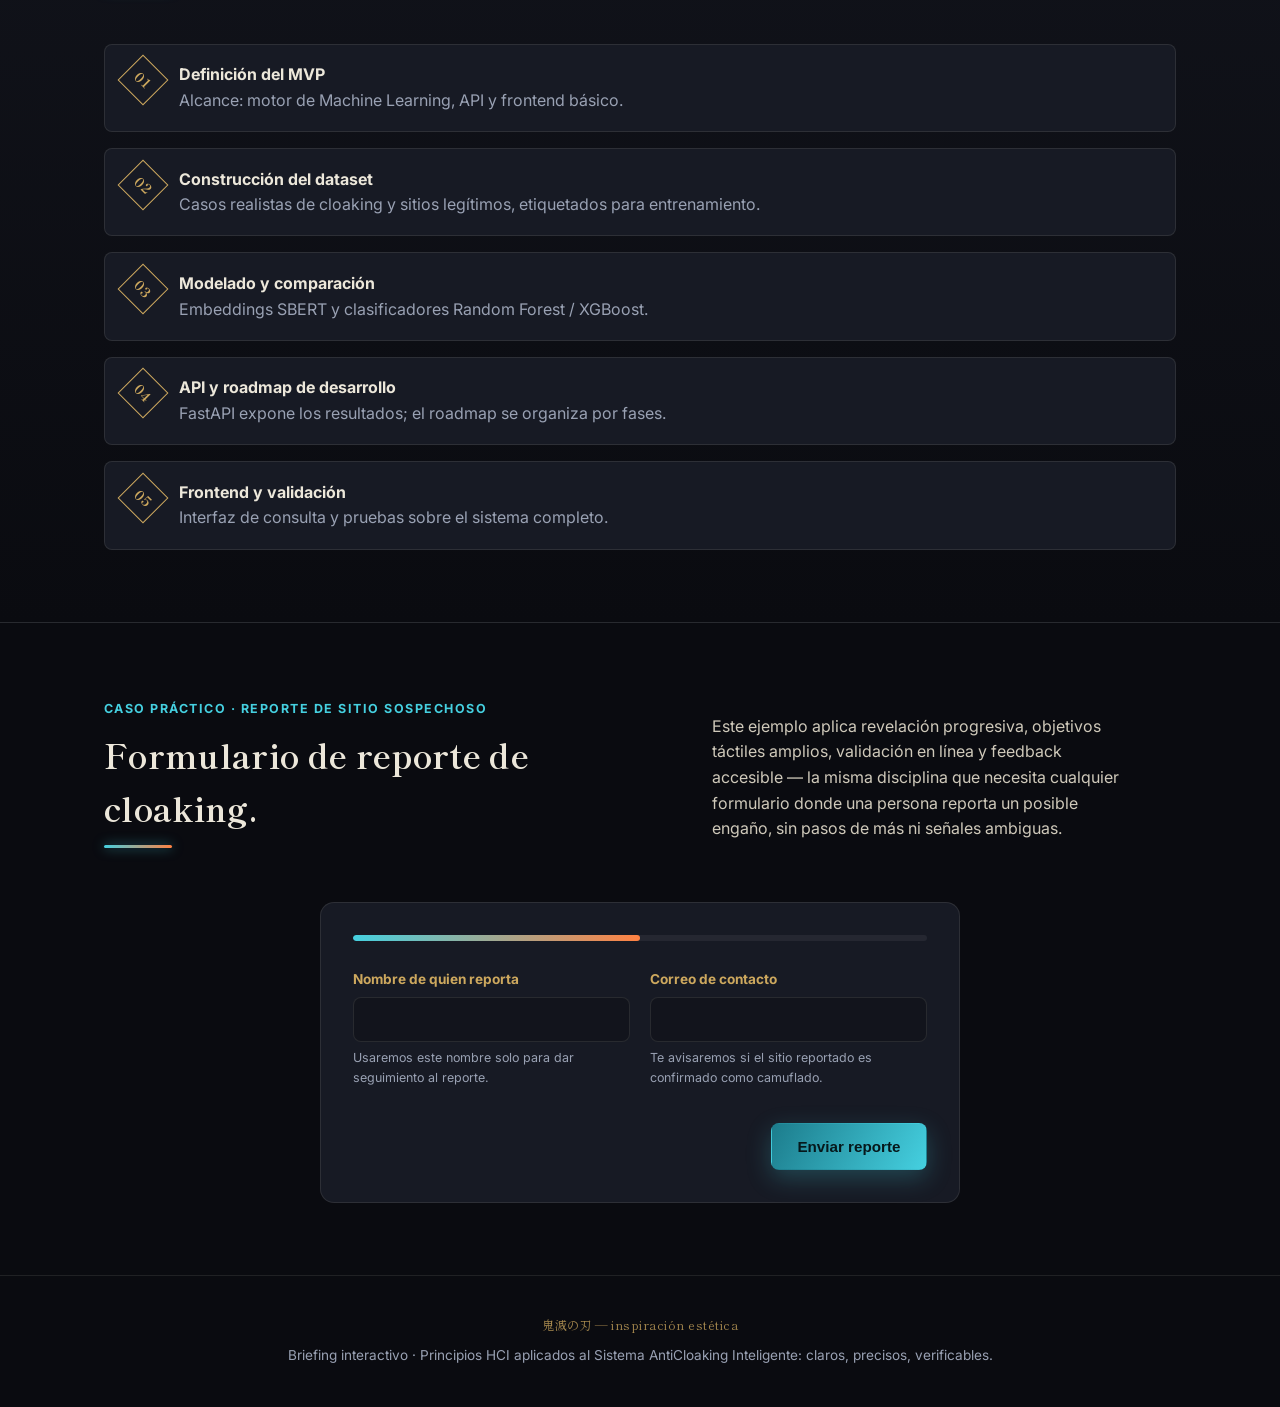
==== commit f56bafc3: "Contenido tematico AntiCloaking en todas las secciones" ====
--- a/index.html
+++ b/index.html
@@ -3,8 +3,8 @@
 <head>
   <meta charset="UTF-8" />
   <meta name="viewport" content="width=device-width, initial-scale=1.0" />
-  <meta name="description" content="Briefing interactivo sobre fundamentos y principios de la Interacción Humano-Computadora aplicados al diseño UX." />
-  <title>Fundamentos HCI | Briefing Interactivo</title>
+  <meta name="description" content="Briefing interactivo sobre principios de HCI aplicados al Sistema AntiCloaking Inteligente." />
+  <title>Fundamentos HCI | Sistema AntiCloaking</title>
   <link rel="stylesheet" href="style.css">
   <link rel="icon" type="image/svg+xml" href="favicon.svg">
   <link rel="preconnect" href="https://fonts.googleapis.com">
@@ -36,10 +36,10 @@
     <section class="hero" id="inicio">
       <div class="container hero-grid">
         <div>
-          <span class="eyebrow">Briefing interactivo · Kokyuu UX</span>
-          <h1>Diseñar interfaces que respiren con quien las usa.</h1>
+          <span class="eyebrow">Briefing interactivo · Kokyuu AntiCloaking</span>
+          <h1>Diseñar sistemas que vean a través del disfraz.</h1>
           <p>
-            Este briefing cruza los principios de la Interacción Humano-Computadora con una idea simple: cada ley de UX tiene su propio ritmo, su propia forma de respirar. Aprenderla es aprender a no desperdiciar ni un movimiento del usuario.
+            Este briefing aplica los principios de la Interacción Humano-Computadora al Sistema AntiCloaking Inteligente: una herramienta que detecta cuándo un sitio le muestra una cara distinta a un escáner de seguridad que a la persona real que lo visita — el mismo engaño que usa un demonio para parecer humano.
           </p>
           <div class="hero-actions">
             <a class="btn btn-primary" href="#leyes">Explorar principios</a>
@@ -50,16 +50,16 @@
         <aside class="hero-panel" aria-label="Resumen de criterios del briefing">
           <div class="hero-panel-top">
             <div>
-              <strong>Total Concentración de diseño</strong><br />
+              <strong>Total Concentración de detección</strong><br />
               <span style="color: var(--muted); font-size: .9rem;">Diseño, interacción y accesibilidad</span>
             </div>
             <span class="status">Enfoque activo</span>
           </div>
           <div class="metric-grid">
-            <div class="metric"><strong>4</strong><span>respiraciones cognitivas</span></div>
-            <div class="metric"><strong>7</strong><span>formas Gestalt</span></div>
-            <div class="metric"><strong>3</strong><span>leyes-estilo</span></div>
-            <div class="metric"><strong>5</strong><span>katas pedagógicos</span></div>
+            <div class="metric"><strong>4</strong><span>señales de camuflaje</span></div>
+            <div class="metric"><strong>7</strong><span>patrones de agrupación falsa</span></div>
+            <div class="metric"><strong>3</strong><span>leyes de manipulación</span></div>
+            <div class="metric"><strong>5</strong><span>fases del sistema</span></div>
           </div>
         </aside>
       </div>
@@ -69,11 +69,11 @@
       <div class="container">
         <div class="section-heading">
           <div>
-            <span class="eyebrow">01 · Respiración base</span>
-            <h2>Toda interfaz respira, aunque no lo notes.</h2>
+            <span class="eyebrow">01 · La naturaleza del disfraz</span>
+            <h2>Todo cloaking respira distinto según quién lo mire.</h2>
           </div>
           <p>
-            Una práctica rigurosa integra procesos cognitivos, mecanismos de interacción y conceptos de diseño para comprender cómo el usuario interpreta, decide y actúa.
+            Antes de detectar un engaño hay que entender cómo percibe, decide y confía una persona — y cómo un sistema automatizado puede aprender a notar lo que un usuario distraído no nota.
           </p>
         </div>
 
@@ -81,17 +81,17 @@
           <article class="card">
             <div class="number">A</div>
             <h3>La respiración de la mente</h3>
-            <p>Percepción, memoria, atención y carga cognitiva: el aire que entra antes de cualquier decisión del usuario.</p>
+            <p>Percepción, memoria y atención explican por qué una persona no nota que un sitio cambió de contenido entre la carga inicial y una interacción — la misma señal que debe aprender a reconocer un clasificador automático.</p>
           </article>
           <article class="card">
             <div class="number">B</div>
             <h3>La respiración del cuerpo</h3>
-            <p>El feedback, la consistencia y la prevención de errores convierten cada acción incierta en un movimiento entrenado.</p>
+            <p>El feedback inconsistente, los redirects silenciosos y la ausencia de confirmación delatan tanto una mala interfaz como un sitio camuflado ante un escáner.</p>
           </article>
           <article class="card">
             <div class="number">C</div>
             <h3>La forma del estilo</h3>
-            <p>Modelos mentales, affordances y accesibilidad: la técnica se vuelve reconocible cuando se repite bien.</p>
+            <p>Un patrón visual familiar genera confianza — y es exactamente lo que un sitio fraudulento imita para parecer legítimo ante quien lo visita.</p>
           </article>
         </div>
       </div>
@@ -102,48 +102,48 @@
         <div class="section-heading">
           <div>
             <span class="eyebrow">02 · Los cuatro estilos</span>
-            <h2>Cuatro leyes, cuatro formas de respirar.</h2>
+            <h2>Cuatro leyes, cuatro formas de detectar el engaño.</h2>
           </div>
           <p>
-            Cada ley se compara aquí con un estilo de respiración solo como recurso para recordarla mejor — la ley sigue siendo la misma evidencia de siempre, aplicada a tareas reales y contexto de uso.
+            Cada ley se aplica aquí al caso concreto del Sistema AntiCloaking — la ley sigue siendo la misma evidencia de siempre, ahora usada para diseñar una herramienta de prevención de estafas.
           </p>
         </div>
 
         <div class="law-grid">
           <article class="law-card">
             <h3>Ley de Fitts · Estilo del Trueno</h3>
-            <p>El tiempo de selección depende de la distancia y del tamaño del objetivo — un golpe, un blanco, sin movimiento de más.</p>
+            <p>Un sitio de cloaking oculta el disparador de la redirección maliciosa detrás de una interacción mínima y difícil de alcanzar para un rastreador automático — pero casi imposible de evitar para un humano navegando con normalidad.</p>
             <ul>
-              <li>Botones principales amplios.</li>
-              <li>Separación adecuada entre controles.</li>
-              <li>Objetivos táctiles fáciles de alcanzar.</li>
+              <li>Los disparadores ocultos son la pista más precisa.</li>
+              <li>Un solo evento puede revelar el disfraz completo.</li>
+              <li>La detección debe apuntar al punto exacto, sin ruido.</li>
             </ul>
           </article>
           <article class="law-card">
             <h3>Ley de Hick · Estilo de la Niebla</h3>
-            <p>Más alternativas aumentan el tiempo y el esfuerzo de decidir — la niebla no muestra el camino completo, solo el siguiente paso.</p>
+            <p>Los sitios fraudulentos saturan de opciones y alertas urgentes para que la víctima decida rápido y sin evaluar — la niebla no muestra el camino completo, solo la presión de un siguiente clic.</p>
             <ul>
-              <li>Agrupar y jerarquizar.</li>
-              <li>Aplicar filtros y búsqueda.</li>
-              <li>Usar revelación progresiva.</li>
+              <li>Urgencia artificial como técnica de manipulación.</li>
+              <li>Menos tiempo de análisis, más probabilidad de error.</li>
+              <li>Detectar ritmo de decisión forzado, no solo contenido.</li>
             </ul>
           </article>
           <article class="law-card">
             <h3>Ley de Jakob · Respiración Total</h3>
-            <p>Las personas esperan que una interfaz se comporte como otros productos que ya conocen — es la base que todo cazador aprende primero.</p>
+            <p>Un sitio falso imita al pie de la letra los patrones de uno legítimo (banco, login, pasarela de pago) porque sabe que la confianza del usuario nace de lo reconocible — el disfraz perfecto es la convención copiada.</p>
             <ul>
-              <li>Respetar convenciones útiles.</li>
-              <li>Apoyar modelos mentales existentes.</li>
-              <li>Innovar sin sacrificar claridad.</li>
+              <li>La familiaridad visual se explota, no se gana.</li>
+              <li>Pequeñas desviaciones del patrón esperado son la alarma.</li>
+              <li>Comparar contra la convención real, no contra la apariencia.</li>
             </ul>
           </article>
           <article class="law-card">
             <h3>Principios Gestalt · Estilo de la Piedra</h3>
-            <p>La organización visual influye en cómo se agrupan, priorizan e interpretan los elementos — firme y estructurada como una montaña.</p>
+            <p>Sellos de seguridad falsos, candados decorativos y logos mal ubicados se agrupan visualmente cerca de elementos legítimos para simular una estructura confiable — firme en apariencia, hueca en el fondo.</p>
             <ul>
-              <li>Proximidad y similitud.</li>
-              <li>Continuidad y cierre.</li>
-              <li>Región común, figura-fondo y destino común.</li>
+              <li>Proximidad falsa entre insignias y contenido real.</li>
+              <li>Región común usada para simular pertenencia.</li>
+              <li>La forma engaña antes que el contenido.</li>
             </ul>
           </article>
         </div>
@@ -179,7 +179,7 @@
         <div class="section-heading">
           <div>
             <span class="eyebrow">03 · Entrenamiento mental</span>
-            <h2>Ninguna técnica funciona sin un cuerpo entrenado.</h2>
+            <h2>Ninguna detección funciona sin un ojo entrenado.</h2>
           </div>
           <p>La interfaz debe reducir esfuerzo innecesario, ofrecer señales claras y permitir la recuperación cuando algo sale mal.</p>
         </div>
@@ -194,23 +194,23 @@
           <tbody>
             <tr>
               <td><strong>Memoria</strong></td>
-              <td>Mostrar información contextual y evitar que la persona recuerde datos entre pasos.</td>
+              <td>Reconocer patrones de estafa ya vistos, sin que el usuario tenga que recordarlos activamente en cada sitio nuevo.</td>
             </tr>
             <tr>
               <td><strong>Carga cognitiva</strong></td>
-              <td>Simplificar tareas, dividir procesos y retirar elementos que no ayudan al objetivo principal.</td>
+              <td>Los estafadores explotan la sobrecarga (urgencia, miedo) para reducir el análisis crítico de la víctima.</td>
             </tr>
             <tr>
               <td><strong>Retroalimentación</strong></td>
-              <td>Comunicar estados, confirmaciones, tiempos de espera y resultados de cada acción.</td>
+              <td>La ausencia de confirmación clara en un flujo es en sí misma una señal de alerta que el sistema debe capturar.</td>
             </tr>
             <tr>
               <td><strong>Errores</strong></td>
-              <td>Prevenir entradas inválidas y ofrecer mensajes útiles, corrección y opciones de deshacer.</td>
+              <td>Mensajes de error o éxito falsificados se usan para manipular la percepción de seguridad del usuario.</td>
             </tr>
             <tr>
               <td><strong>Consistencia</strong></td>
-              <td>Mantener patrones internos estables y respetar convenciones externas conocidas.</td>
+              <td>El cloaking es, literalmente, la explotación de la inconsistencia entre lo que ve un escáner y lo que ve una persona.</td>
             </tr>
           </tbody>
         </table>
@@ -222,31 +222,31 @@
         <div class="section-heading">
           <div>
             <span class="eyebrow">04 · Marcar el ritmo</span>
-            <h2>Herramientas que marcan el compás del diseño.</h2>
-          </div>
-          <p>Los diagramas y mapas aportan valor solo cuando representan necesidades, tareas y comportamientos observados.</p>
+            <h2>Herramientas que marcan el compás de la detección.</h2>
+          </div>
+          <p>El modelo aporta valor solo cuando compara comportamiento real: lo que ve un rastreador automático frente a lo que ve una persona.</p>
         </div>
 
         <div class="tool-grid">
           <article class="tool-card">
-            <h3>User flows</h3>
-            <p>Representan cómo una persona entra, actúa, decide, se equivoca y alcanza un resultado.</p>
-            <div class="tag-list" aria-label="Elementos de un flujo de usuario">
-              <span class="tag">Punto de entrada</span>
-              <span class="tag">Acciones</span>
-              <span class="tag">Decisiones</span>
-              <span class="tag">Errores</span>
-              <span class="tag">Rutas alternativas</span>
+            <h3>Comparación dual de contenido</h3>
+            <p>El sistema solicita la misma página simulando un escáner y simulando un navegador humano, y compara ambas respuestas usando embeddings SBERT para medir qué tan distintas son.</p>
+            <div class="tag-list" aria-label="Elementos de la comparación dual">
+              <span class="tag">Petición como bot</span>
+              <span class="tag">Petición como usuario</span>
+              <span class="tag">Similitud semántica</span>
+              <span class="tag">Umbral de sospecha</span>
+              <span class="tag">Evidencia comparativa</span>
             </div>
           </article>
           <article class="tool-card">
-            <h3>Mapas de empatía</h3>
-            <p>Organizan hallazgos sobre lo que la persona dice, piensa, hace y siente sin reemplazar la investigación.</p>
-            <div class="tag-list" aria-label="Fuentes de evidencia para mapas de empatía">
-              <span class="tag">Entrevistas</span>
-              <span class="tag">Observación</span>
-              <span class="tag">Encuestas</span>
-              <span class="tag">Pruebas de usabilidad</span>
+            <h3>Clasificador de intención</h3>
+            <p>Random Forest y XGBoost aprenden de un dataset realista de sitios camuflados y legítimos para decidir, con evidencia, si una página está ocultando su verdadera cara.</p>
+            <div class="tag-list" aria-label="Fuentes de evidencia del clasificador">
+              <span class="tag">Dataset etiquetado</span>
+              <span class="tag">Entrenamiento supervisado</span>
+              <span class="tag">Validación cruzada</span>
+              <span class="tag">API de resultados</span>
             </div>
           </article>
         </div>
@@ -256,26 +256,26 @@
     <section class="section">
       <div class="container explainable">
         <div class="quote-card">
-          <p>"Una respiración sin forma es solo aire. Una decisión de diseño sin principio es solo decoración."</p>
-          <span>Diseño con disciplina, no con estética prestada.</span>
+          <p>"Un demonio no se reconoce por lo que muestra, sino por lo que cambia cuando cree que nadie mira."</p>
+          <span>El cloaking se define por la diferencia, no por la apariencia.</span>
         </div>
 
         <div class="checklist" aria-label="Criterios de una solución explicable">
           <div class="check-item">
             <span class="check-icon" aria-hidden="true">✓</span>
-            <div><strong>Principios cognitivos</strong><br /><span style="color: var(--muted);">La decisión responde a cómo las personas perciben, recuerdan y deciden.</span></div>
+            <div><strong>Evidencia comparativa</strong><br /><span style="color: var(--muted);">La decisión se apoya en la diferencia real entre dos versiones de la misma página.</span></div>
           </div>
           <div class="check-item">
             <span class="check-icon" aria-hidden="true">✓</span>
-            <div><strong>Evidencia de usuarios</strong><br /><span style="color: var(--muted);">La solución se apoya en datos cualitativos o cuantitativos.</span></div>
+            <div><strong>Dataset representativo</strong><br /><span style="color: var(--muted);">El modelo se entrena con casos realistas de cloaking y de sitios legítimos.</span></div>
           </div>
           <div class="check-item">
             <span class="check-icon" aria-hidden="true">✓</span>
-            <div><strong>Requisitos y accesibilidad</strong><br /><span style="color: var(--muted);">La interfaz cumple funciones, restricciones y criterios WCAG.</span></div>
+            <div><strong>Resultado explicable</strong><br /><span style="color: var(--muted);">Cada clasificación puede justificarse con la evidencia que la originó, no solo con un puntaje.</span></div>
           </div>
           <div class="check-item">
             <span class="check-icon" aria-hidden="true">✓</span>
-            <div><strong>Trade-offs explícitos</strong><br /><span style="color: var(--muted);">Se explica por qué un patrón fue elegido frente a otras alternativas.</span></div>
+            <div><strong>Prevención, no solo detección</strong><br /><span style="color: var(--muted);">El objetivo final es proteger al usuario antes de que complete una acción riesgosa.</span></div>
           </div>
         </div>
       </div>
@@ -286,17 +286,17 @@
         <div class="section-heading">
           <div>
             <span class="eyebrow">05 · El entrenamiento completo</span>
-            <h2>Del primer aliento a la prueba final.</h2>
-          </div>
-          <p>El recorrido comienza con la comprensión de la cognición humana y termina con la validación de soluciones mediante accesibilidad y pruebas.</p>
+            <h2>Del primer aliento al sistema en producción.</h2>
+          </div>
+          <p>El desarrollo del Sistema AntiCloaking sigue una metodología Scrum adaptada a 9 sprints, desde el dataset hasta el frontend funcional.</p>
         </div>
 
         <ol class="module-list">
-          <li><div><strong>Fundamentos cognitivos y perceptuales</strong><br /><span style="color: var(--muted);">Gestalt, percepción, memoria y atención.</span></div></li>
-          <li><div><strong>Leyes de interacción y affordances</strong><br /><span style="color: var(--muted);">Fitts, Hick, Jakob y señales de uso.</span></div></li>
-          <li><div><strong>Feedback y gestión de errores</strong><br /><span style="color: var(--muted);">Estados, consistencia, prevención y recuperación.</span></div></li>
-          <li><div><strong>Accesibilidad y pruebas</strong><br /><span style="color: var(--muted);">WCAG, teclado, lectores de pantalla y validación con usuarios.</span></div></li>
-          <li><div><strong>Modelado basado en datos</strong><br /><span style="color: var(--muted);">User flows y mapas de empatía sustentados en evidencia.</span></div></li>
+          <li><div><strong>Definición del MVP</strong><br /><span style="color: var(--muted);">Alcance: motor de Machine Learning, API y frontend básico.</span></div></li>
+          <li><div><strong>Construcción del dataset</strong><br /><span style="color: var(--muted);">Casos realistas de cloaking y sitios legítimos, etiquetados para entrenamiento.</span></div></li>
+          <li><div><strong>Modelado y comparación</strong><br /><span style="color: var(--muted);">Embeddings SBERT y clasificadores Random Forest / XGBoost.</span></div></li>
+          <li><div><strong>API y roadmap de desarrollo</strong><br /><span style="color: var(--muted);">FastAPI expone los resultados; el roadmap se organiza por fases.</span></div></li>
+          <li><div><strong>Frontend y validación</strong><br /><span style="color: var(--muted);">Interfaz de consulta y pruebas sobre el sistema completo.</span></div></li>
         </ol>
       </div>
     </section>
@@ -305,35 +305,35 @@
       <div class="container">
         <div class="section-heading">
           <div>
-            <span class="eyebrow">Caso práctico · Ingreso al entrenamiento</span>
-            <h2>Formulario de registro móvil.</h2>
-          </div>
-          <p>Este ejemplo aplica revelación progresiva, objetivos táctiles amplios, validación en línea y feedback accesible — la misma disciplina que exige cualquier técnica bien ejecutada: sin pasos de más, sin señales ambiguas.</p>
+            <span class="eyebrow">Caso práctico · Reporte de sitio sospechoso</span>
+            <h2>Formulario de reporte de cloaking.</h2>
+          </div>
+          <p>Este ejemplo aplica revelación progresiva, objetivos táctiles amplios, validación en línea y feedback accesible — la misma disciplina que necesita cualquier formulario donde una persona reporta un posible engaño, sin pasos de más ni señales ambiguas.</p>
         </div>
 
         <div class="form-demo">
-          <div class="progress" aria-label="Progreso del entrenamiento: paso 1 de 2"><span></span></div>
+          <div class="progress" aria-label="Progreso del reporte: paso 1 de 2"><span></span></div>
           <form id="registration-form" novalidate>
             <div class="form-grid">
               <div class="field">
-                <label for="name">Nombre completo</label>
+                <label for="name">Nombre de quien reporta</label>
                 <input id="name" name="name" autocomplete="name" required aria-describedby="name-help name-error" />
-                <small id="name-help">Usa el nombre con el que quieres que te reconozcan.</small>
+                <small id="name-help">Usaremos este nombre solo para dar seguimiento al reporte.</small>
                 <span class="field-error" id="name-error" aria-live="polite"></span>
               </div>
               <div class="field">
-                <label for="email">Correo electrónico</label>
+                <label for="email">Correo de contacto</label>
                 <input id="email" name="email" type="email" autocomplete="email" required aria-describedby="email-help email-error" />
-                <small id="email-help">Te enviaremos la confirmación de tu ingreso.</small>
+                <small id="email-help">Te avisaremos si el sitio reportado es confirmado como camuflado.</small>
                 <span class="field-error" id="email-error" aria-live="polite"></span>
               </div>
             </div>
 
             <div style="display: flex; justify-content: flex-end; margin-top: 1rem;">
-              <button class="btn btn-primary" type="submit">Continuar</button>
+              <button class="btn btn-primary" type="submit">Enviar reporte</button>
             </div>
             <div class="feedback" id="form-feedback" role="status" aria-live="polite" tabindex="-1" hidden>
-              Datos válidos. Puedes continuar al siguiente aliento.
+              Datos válidos. Tu reporte queda listo para revisión.
             </div>
           </form>
         </div>
@@ -342,7 +342,7 @@
   </main>
 
   <footer>
-    <div class="container">Briefing interactivo · Principios HCI aplicados con la disciplina de una respiración: claros, precisos, accesibles.</div>
+    <div class="container">Briefing interactivo · Principios HCI aplicados al Sistema AntiCloaking Inteligente: claros, precisos, verificables.</div>
   </footer>
 
   <script>
@@ -403,147 +403,144 @@
     });
   </script>
   <script>
-  const prefersReducedMotion = window.matchMedia('(prefers-reduced-motion: reduce)').matches;
-
-  /* 1. Loader inicial */
-  window.addEventListener('load', () => {
-    const loader = document.getElementById('page-loader');
-    if (loader) setTimeout(() => loader.classList.add('is-hidden'), 400);
-  });
-
-  /* 2. Partículas de fondo */
-   /* 2. Partículas de fondo (brasas) + chispas al hacer click */
-  const canvas = document.getElementById('particles-bg');
-  if (canvas && !prefersReducedMotion) {
-    const ctx = canvas.getContext('2d');
-    let embers = [];
-    let sparks = [];
-    const EMBER_COLORS = ['255,129,66', '205,168,94', '197,40,61'];
-
-    function resizeCanvas() {
-      canvas.width = window.innerWidth;
-      canvas.height = window.innerHeight;
-    }
-
-    function initEmbers() {
-      embers = Array.from({ length: 60 }, () => ({
-        x: Math.random() * canvas.width,
-        y: Math.random() * canvas.height,
-        r: Math.random() * 3.5 + 2,
-        vx: (Math.random() - 0.5) * 0.3,
-        vy: -Math.random() * 0.7 - 0.25,
-        c: EMBER_COLORS[Math.floor(Math.random() * EMBER_COLORS.length)],
-        a: Math.random() * 0.4 + 0.55,
-        flicker: Math.random() * Math.PI * 2
-      }));
-    }
-
-    function spawnSparks(x, y) {
-      const count = 26;
-      for (let i = 0; i < count; i++) {
-        const angle = Math.random() * Math.PI * 2;
-        const speed = Math.random() * 3.5 + 1.5;
-        sparks.push({
-          x, y,
-          vx: Math.cos(angle) * speed,
-          vy: Math.sin(angle) * speed - 1,
-          r: Math.random() * 2 + 1.5,
+    const prefersReducedMotion = window.matchMedia('(prefers-reduced-motion: reduce)').matches;
+
+    /* 1. Loader inicial */
+    window.addEventListener('load', () => {
+      const loader = document.getElementById('page-loader');
+      if (loader) setTimeout(() => loader.classList.add('is-hidden'), 400);
+    });
+
+    /* 2. Partículas de fondo (brasas) + chispas al hacer click */
+    const canvas = document.getElementById('particles-bg');
+    if (canvas && !prefersReducedMotion) {
+      const ctx = canvas.getContext('2d');
+      let embers = [];
+      let sparks = [];
+      const EMBER_COLORS = ['255,129,66', '205,168,94', '197,40,61'];
+
+      function resizeCanvas() {
+        canvas.width = window.innerWidth;
+        canvas.height = window.innerHeight;
+      }
+
+      function initEmbers() {
+        embers = Array.from({ length: 60 }, () => ({
+          x: Math.random() * canvas.width,
+          y: Math.random() * canvas.height,
+          r: Math.random() * 3.5 + 2,
+          vx: (Math.random() - 0.5) * 0.3,
+          vy: -Math.random() * 0.7 - 0.25,
           c: EMBER_COLORS[Math.floor(Math.random() * EMBER_COLORS.length)],
-          life: 1,
-          decay: Math.random() * 0.02 + 0.015
+          a: Math.random() * 0.4 + 0.55,
+          flicker: Math.random() * Math.PI * 2
+        }));
+      }
+
+      function spawnSparks(x, y) {
+        const count = 26;
+        for (let i = 0; i < count; i++) {
+          const angle = Math.random() * Math.PI * 2;
+          const speed = Math.random() * 3.5 + 1.5;
+          sparks.push({
+            x, y,
+            vx: Math.cos(angle) * speed,
+            vy: Math.sin(angle) * speed - 1,
+            r: Math.random() * 2 + 1.5,
+            c: EMBER_COLORS[Math.floor(Math.random() * EMBER_COLORS.length)],
+            life: 1,
+            decay: Math.random() * 0.02 + 0.015
+          });
+        }
+      }
+
+      function tick() {
+        ctx.clearRect(0, 0, canvas.width, canvas.height);
+
+        embers.forEach((p) => {
+          p.x += p.vx;
+          p.y += p.vy;
+          p.flicker += 0.05;
+          if (p.y < -10) { p.y = canvas.height + 10; p.x = Math.random() * canvas.width; }
+          if (p.x < -10) p.x = canvas.width + 10;
+          if (p.x > canvas.width + 10) p.x = -10;
+
+          const flickerA = p.a * (0.6 + Math.sin(p.flicker) * 0.4);
+          ctx.save();
+          ctx.shadowBlur = 8;
+          ctx.shadowColor = `rgba(${p.c},0.8)`;
+          ctx.beginPath();
+          ctx.arc(p.x, p.y, p.r, 0, Math.PI * 2);
+          ctx.fillStyle = `rgba(${p.c},${flickerA})`;
+          ctx.fill();
+          ctx.restore();
         });
-      }
-    }
-
-    function tick() {
-      ctx.clearRect(0, 0, canvas.width, canvas.height);
-
-      /* brasas ambientales, suben lento con parpadeo */
-      embers.forEach((p) => {
-        p.x += p.vx;
-        p.y += p.vy;
-        p.flicker += 0.05;
-        if (p.y < -10) { p.y = canvas.height + 10; p.x = Math.random() * canvas.width; }
-        if (p.x < -10) p.x = canvas.width + 10;
-        if (p.x > canvas.width + 10) p.x = -10;
-
-        const flickerA = p.a * (0.6 + Math.sin(p.flicker) * 0.4);
-        ctx.save();
-        ctx.shadowBlur = 8;
-        ctx.shadowColor = `rgba(${p.c},0.8)`;
-        ctx.beginPath();
-        ctx.arc(p.x, p.y, p.r, 0, Math.PI * 2);
-        ctx.fillStyle = `rgba(${p.c},${flickerA})`;
-        ctx.fill();
-        ctx.restore();
-      });
-
-      /* chispas de click, con gravedad y desvanecimiento */
-      sparks = sparks.filter((s) => s.life > 0);
-      sparks.forEach((s) => {
-        s.x += s.vx;
-        s.y += s.vy;
-        s.vy += 0.06; /* gravedad */
-        s.vx *= 0.98;
-        s.life -= s.decay;
-
-        ctx.save();
-        ctx.shadowBlur = 10;
-        ctx.shadowColor = `rgba(${s.c},0.9)`;
-        ctx.beginPath();
-        ctx.arc(s.x, s.y, Math.max(s.r * s.life, 0.3), 0, Math.PI * 2);
-        ctx.fillStyle = `rgba(${s.c},${s.life})`;
-        ctx.fill();
-        ctx.restore();
-      });
-
+
+        sparks = sparks.filter((s) => s.life > 0);
+        sparks.forEach((s) => {
+          s.x += s.vx;
+          s.y += s.vy;
+          s.vy += 0.06;
+          s.vx *= 0.98;
+          s.life -= s.decay;
+
+          ctx.save();
+          ctx.shadowBlur = 10;
+          ctx.shadowColor = `rgba(${s.c},0.9)`;
+          ctx.beginPath();
+          ctx.arc(s.x, s.y, Math.max(s.r * s.life, 0.3), 0, Math.PI * 2);
+          ctx.fillStyle = `rgba(${s.c},${s.life})`;
+          ctx.fill();
+          ctx.restore();
+        });
+
+        requestAnimationFrame(tick);
+      }
+
+      resizeCanvas();
+      initEmbers();
+      window.addEventListener('resize', () => { resizeCanvas(); initEmbers(); });
+      window.addEventListener('click', (e) => spawnSparks(e.clientX, e.clientY));
       requestAnimationFrame(tick);
     }
 
-    resizeCanvas();
-    initEmbers();
-    window.addEventListener('resize', () => { resizeCanvas(); initEmbers(); });
-    window.addEventListener('click', (e) => spawnSparks(e.clientX, e.clientY));
-    requestAnimationFrame(tick);
-  }
-
-  /* 3. Animaciones al hacer scroll */
-  const revealTargets = document.querySelectorAll(
-    '.card, .law-card, .tool-card, .demo-box, .quote-card, .checklist, .module-list li, .metric, .principles-table'
-  );
-  if (prefersReducedMotion) {
-    revealTargets.forEach((el) => el.classList.add('is-visible'));
-  } else {
-    revealTargets.forEach((el) => el.classList.add('reveal'));
-    const observer = new IntersectionObserver((entries) => {
-      entries.forEach((entry) => {
-        if (entry.isIntersecting) {
-          entry.target.classList.add('is-visible');
-          observer.unobserve(entry.target);
-        }
+    /* 3. Animaciones al hacer scroll */
+    const revealTargets = document.querySelectorAll(
+      '.card, .law-card, .tool-card, .demo-box, .quote-card, .checklist, .module-list li, .metric, .principles-table'
+    );
+    if (prefersReducedMotion) {
+      revealTargets.forEach((el) => el.classList.add('is-visible'));
+    } else {
+      revealTargets.forEach((el) => el.classList.add('reveal'));
+      const observer = new IntersectionObserver((entries) => {
+        entries.forEach((entry) => {
+          if (entry.isIntersecting) {
+            entry.target.classList.add('is-visible');
+            observer.unobserve(entry.target);
+          }
+        });
+      }, { threshold: 0.15 });
+      revealTargets.forEach((el) => observer.observe(el));
+    }
+
+    /* 4. Luz que sigue el cursor en tarjetas */
+    if (!prefersReducedMotion) {
+      document.querySelectorAll('.card, .law-card, .tool-card, .demo-box').forEach((el) => {
+        el.addEventListener('mousemove', (e) => {
+          const rect = el.getBoundingClientRect();
+          el.style.setProperty('--mx', `${e.clientX - rect.left}px`);
+          el.style.setProperty('--my', `${e.clientY - rect.top}px`);
+        });
       });
-    }, { threshold: 0.15 });
-    revealTargets.forEach((el) => observer.observe(el));
-  }
-
-  /* 4. Luz que sigue el cursor en tarjetas */
-  if (!prefersReducedMotion) {
-    document.querySelectorAll('.card, .law-card, .tool-card, .demo-box').forEach((el) => {
-      el.addEventListener('mousemove', (e) => {
-        const rect = el.getBoundingClientRect();
-        el.style.setProperty('--mx', `${e.clientX - rect.left}px`);
-        el.style.setProperty('--my', `${e.clientY - rect.top}px`);
-      });
-    });
-  }
-
-  /* 5. Parallax en el hero */
-  const heroEl = document.querySelector('.hero');
-  if (heroEl && !prefersReducedMotion) {
-    window.addEventListener('scroll', () => {
-      heroEl.style.setProperty('--parallax', `${window.scrollY * 0.15}px`);
-    }, { passive: true });
-  }
-</script>
+    }
+
+    /* 5. Parallax en el hero */
+    const heroEl = document.querySelector('.hero');
+    if (heroEl && !prefersReducedMotion) {
+      window.addEventListener('scroll', () => {
+        heroEl.style.setProperty('--parallax', `${window.scrollY * 0.15}px`);
+      }, { passive: true });
+    }
+  </script>
 </body>
 </html>
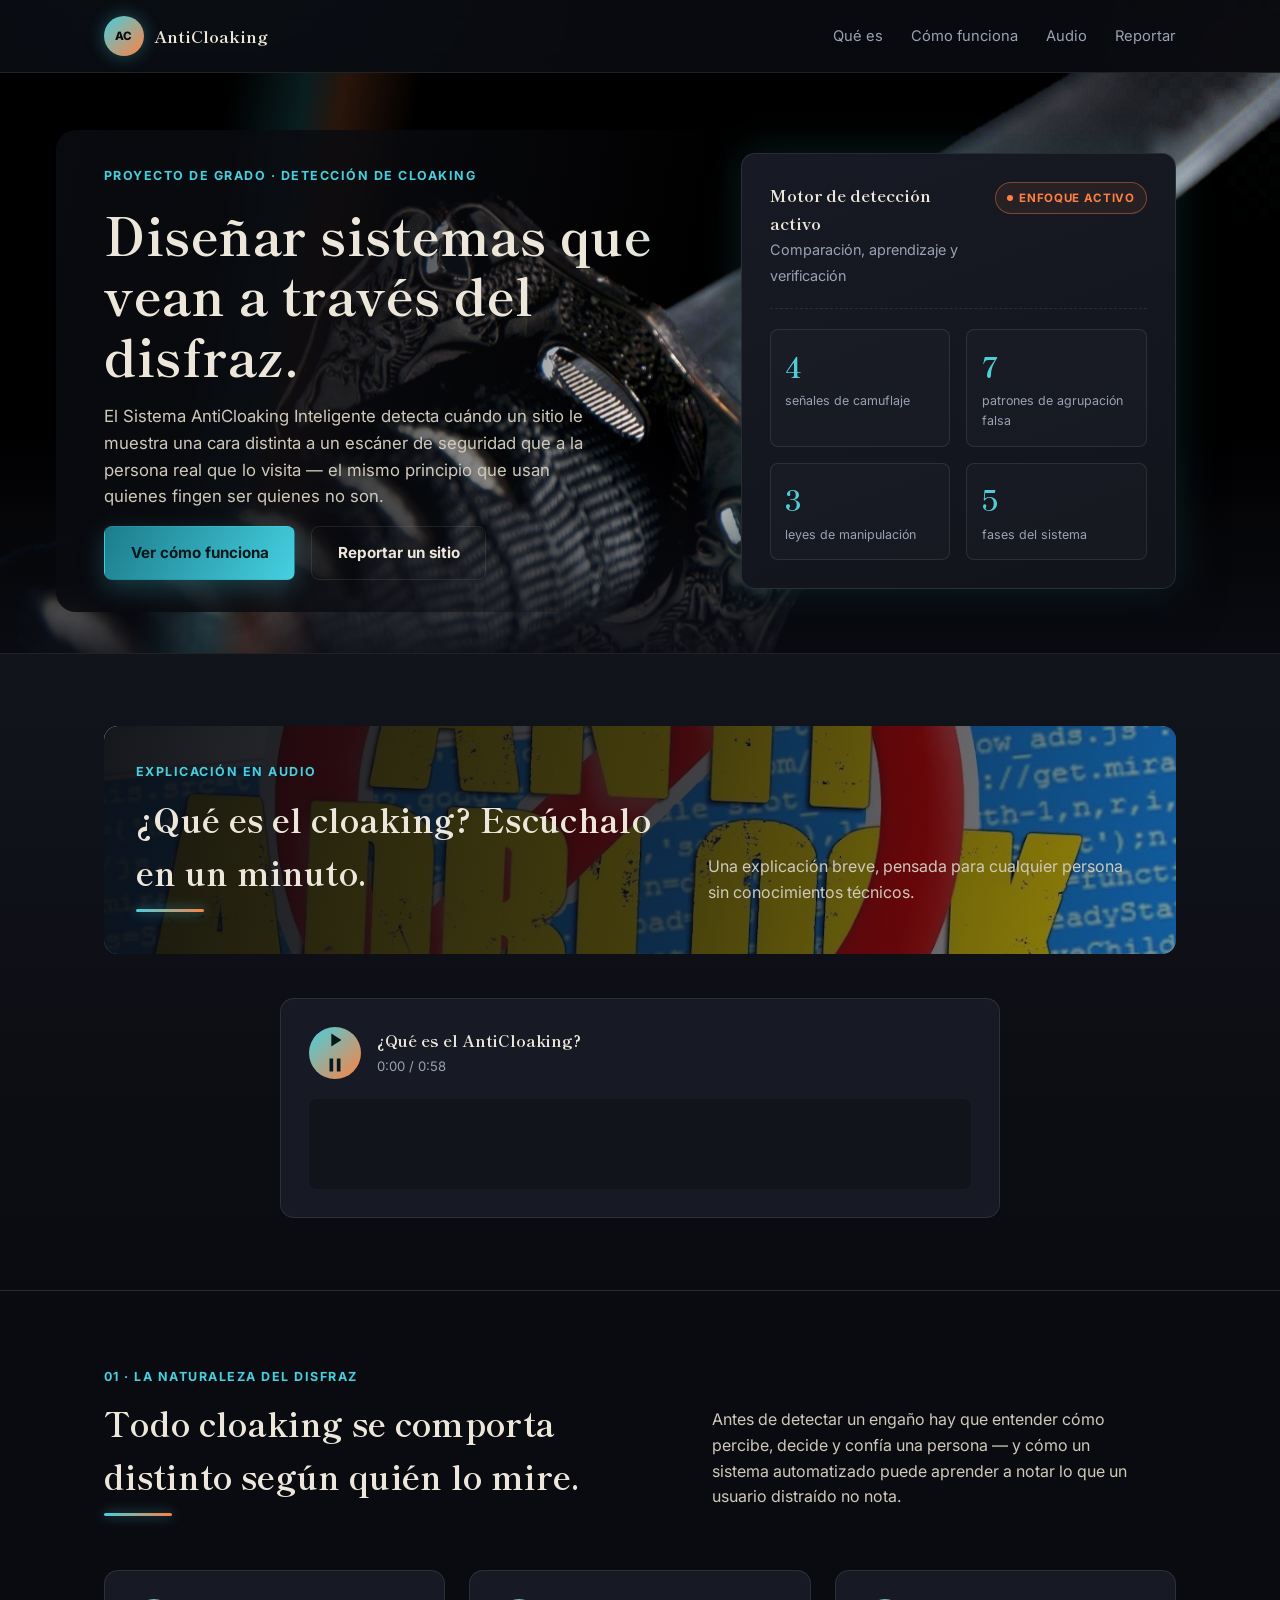
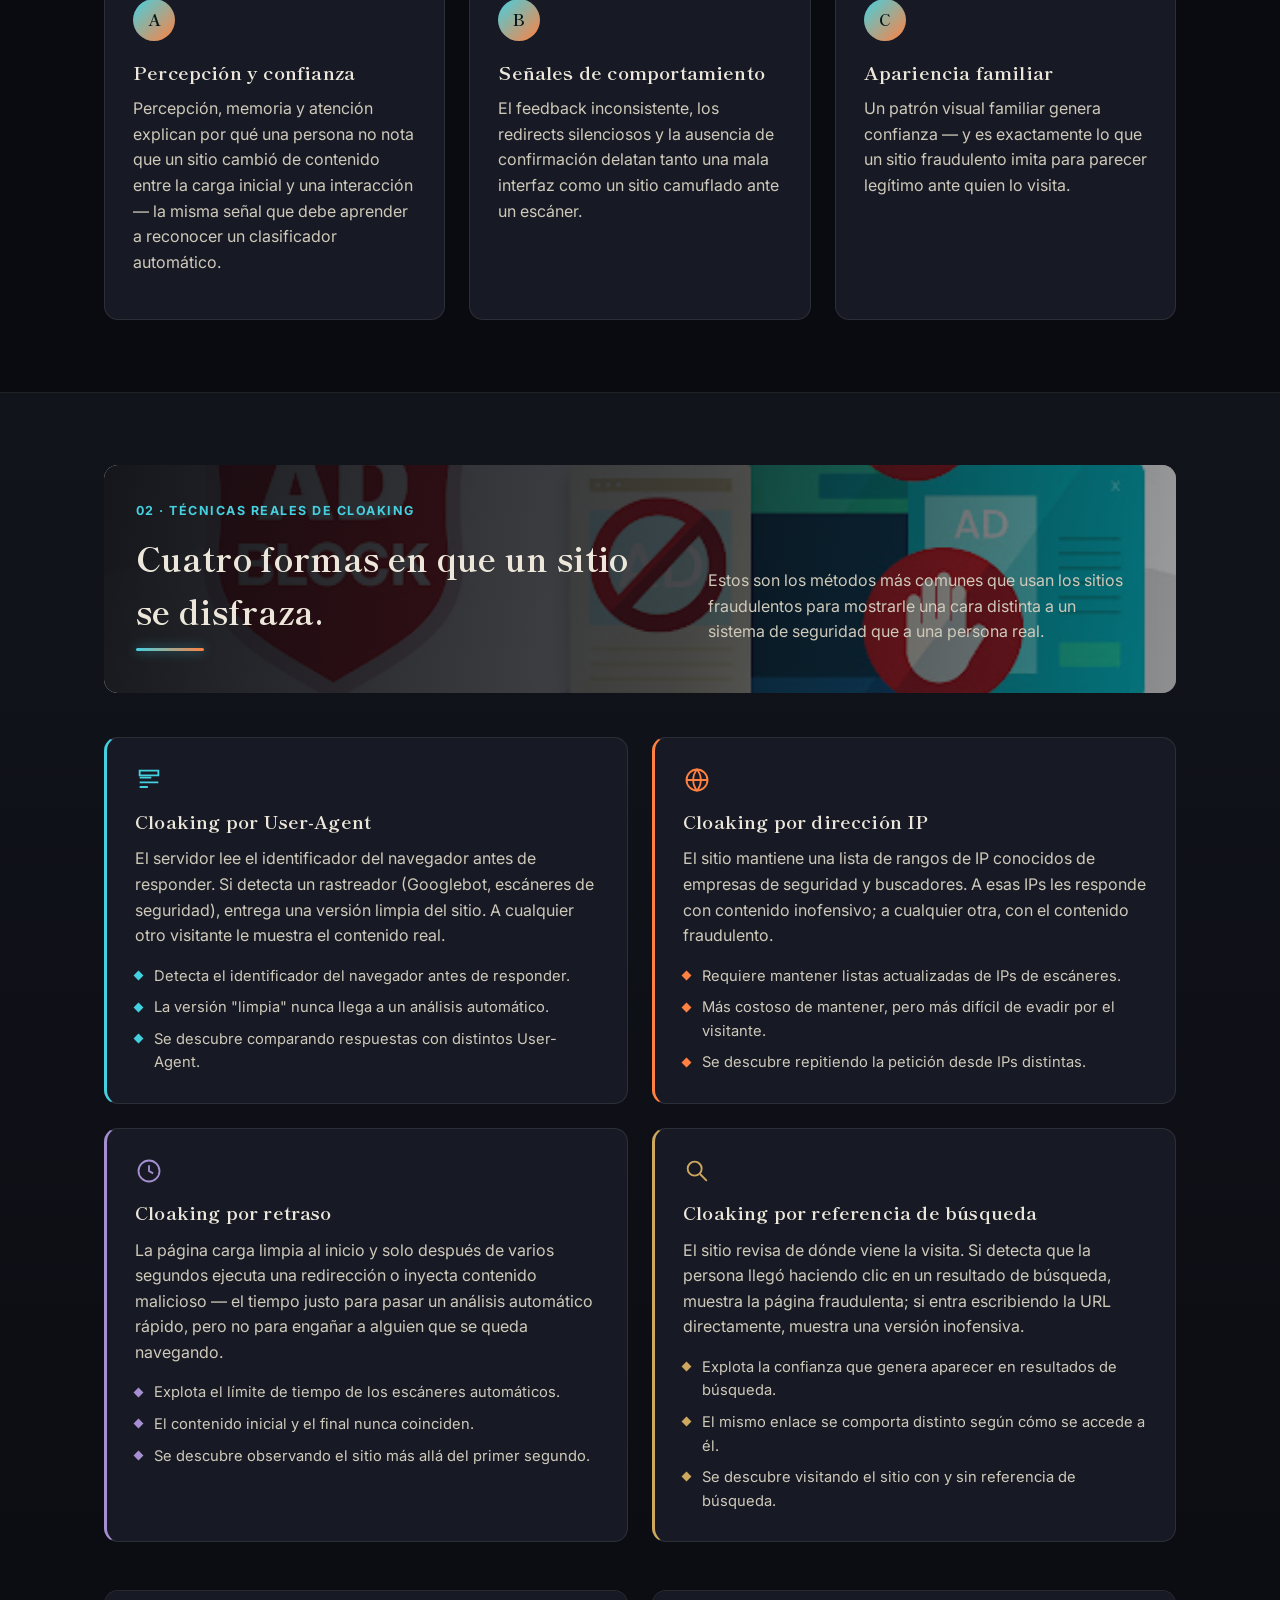
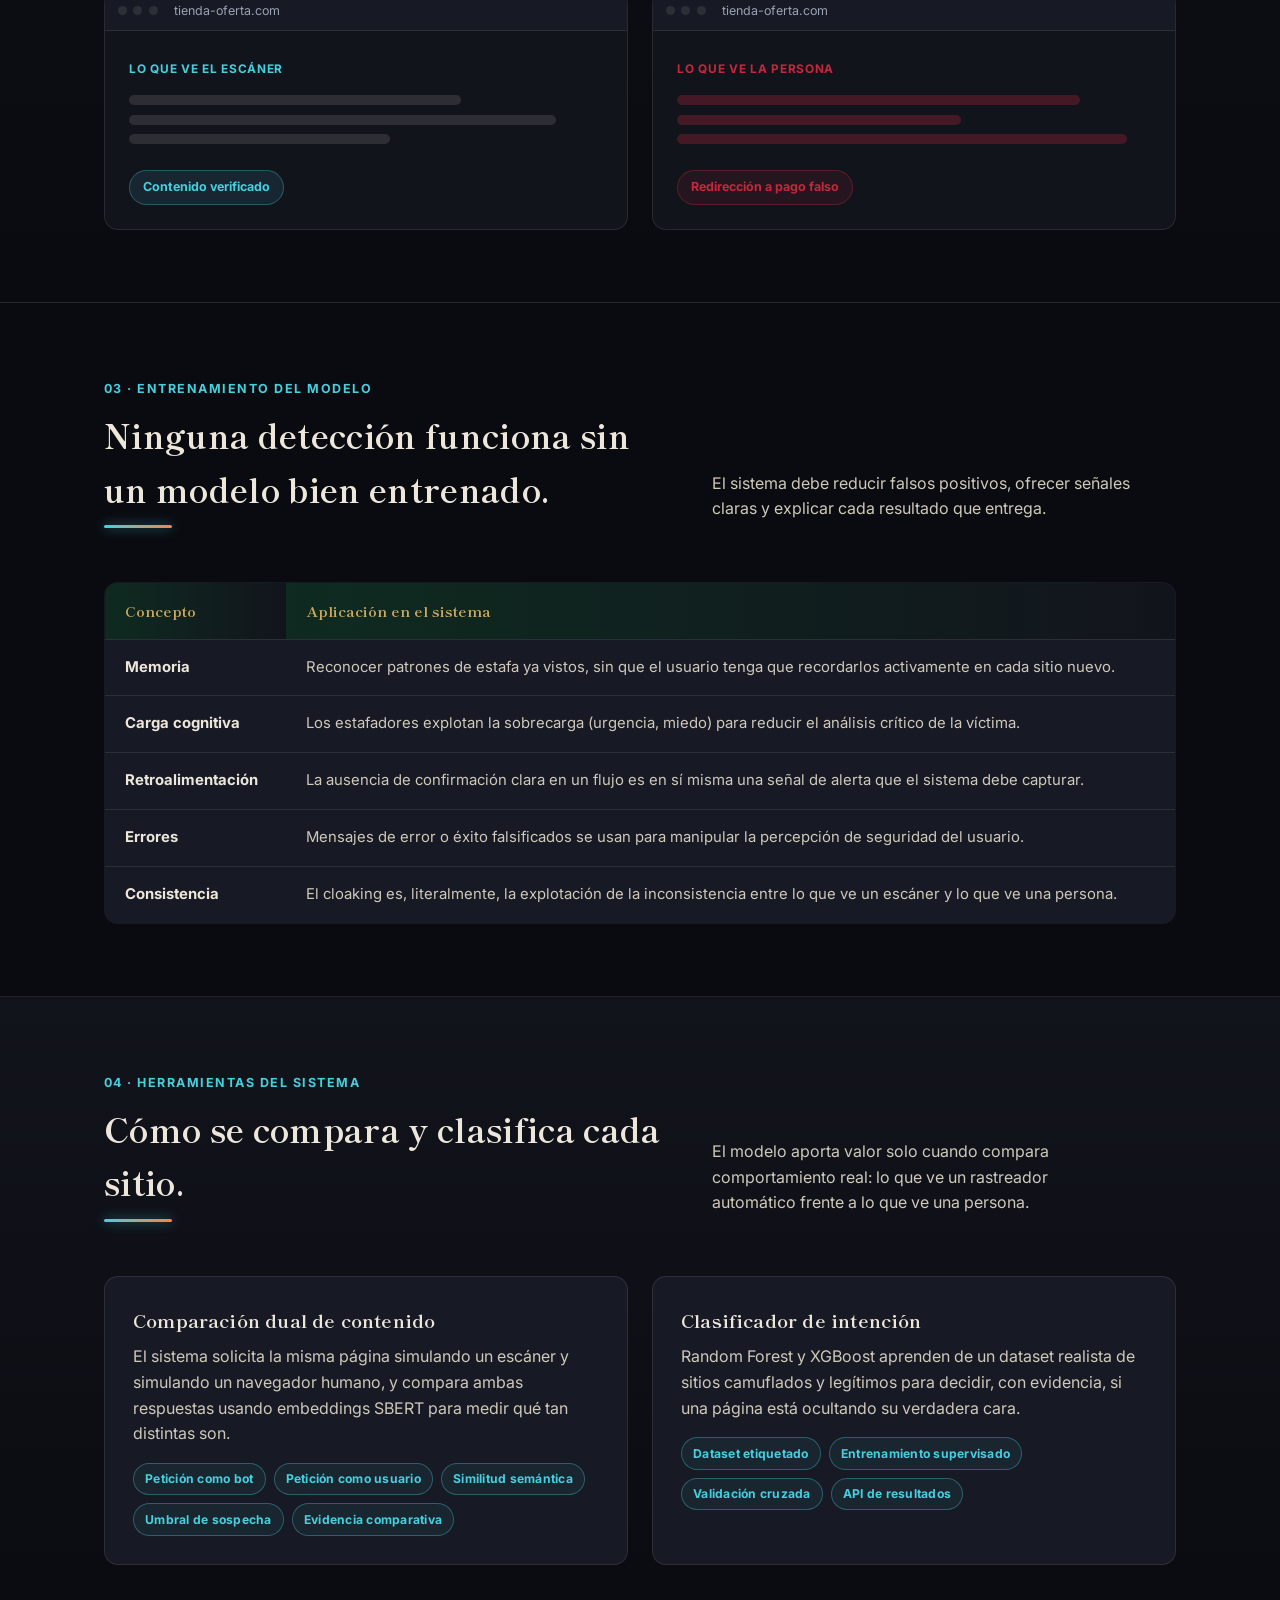
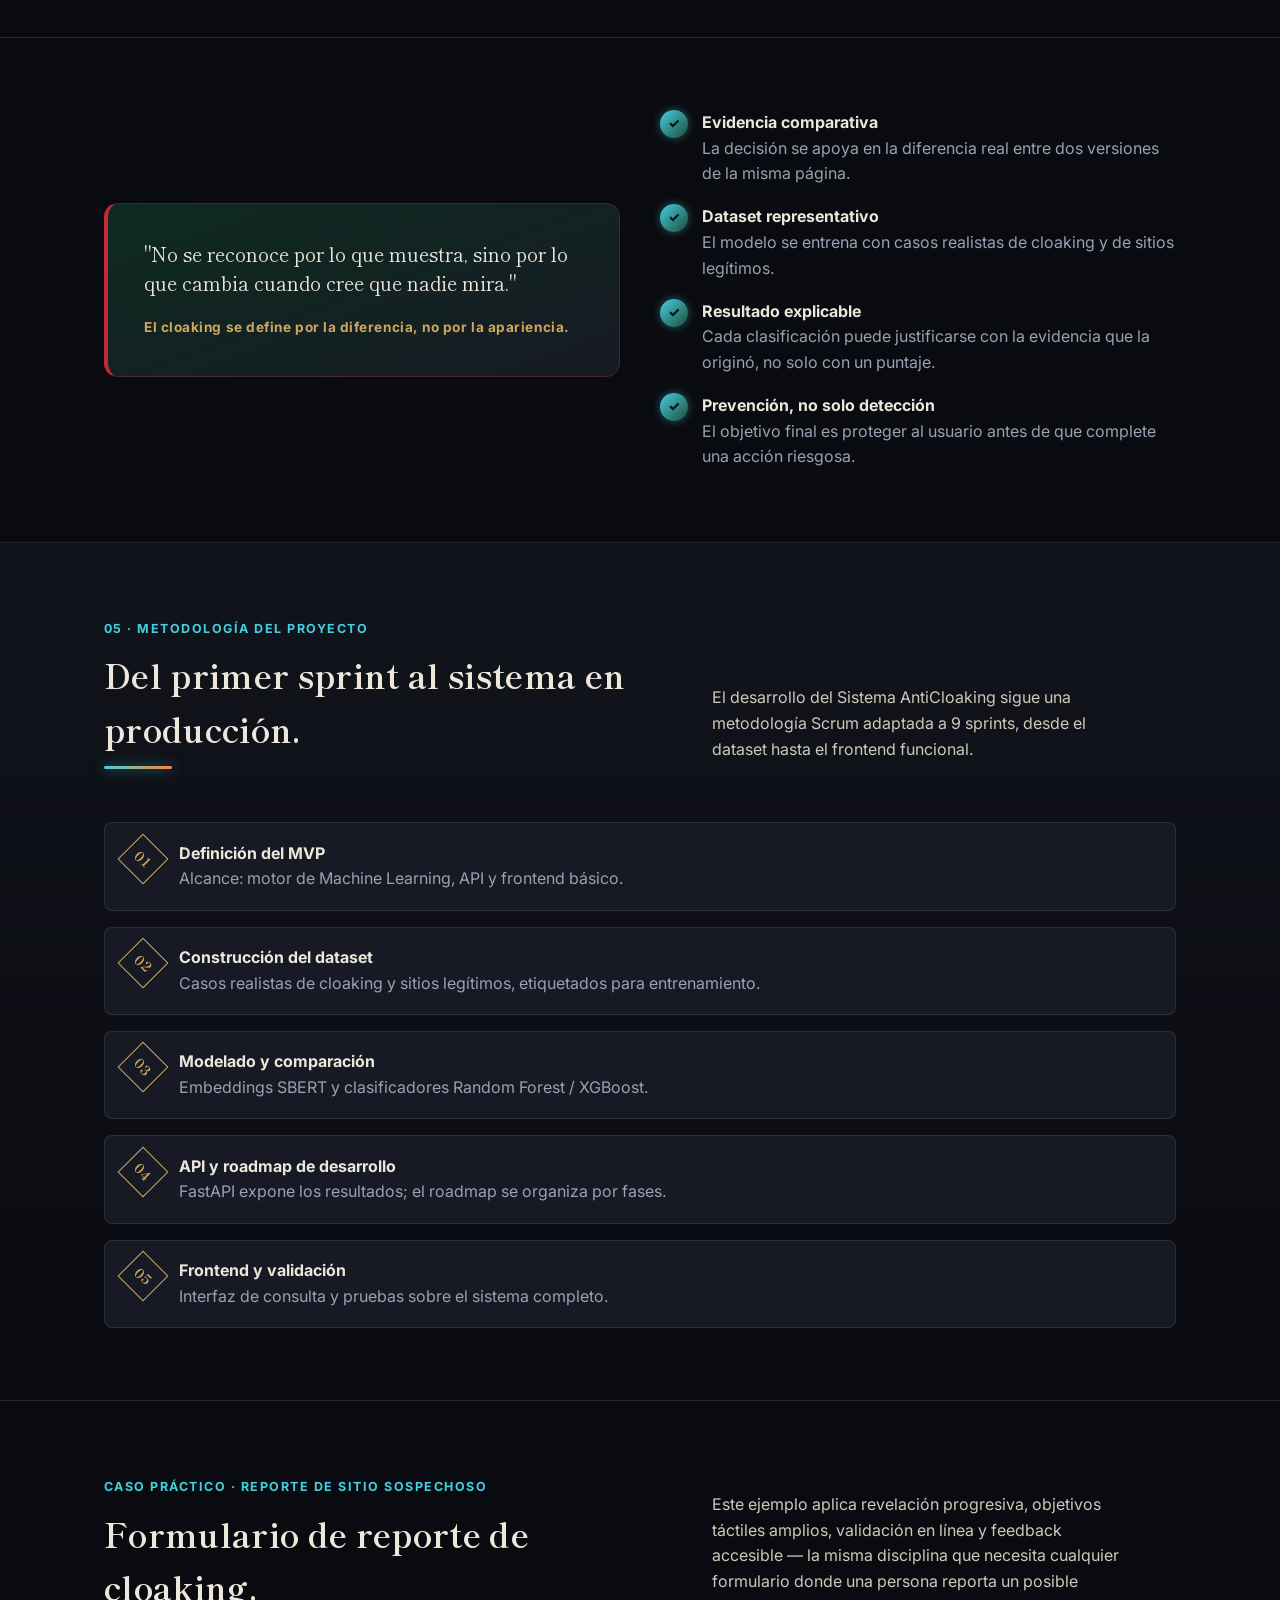
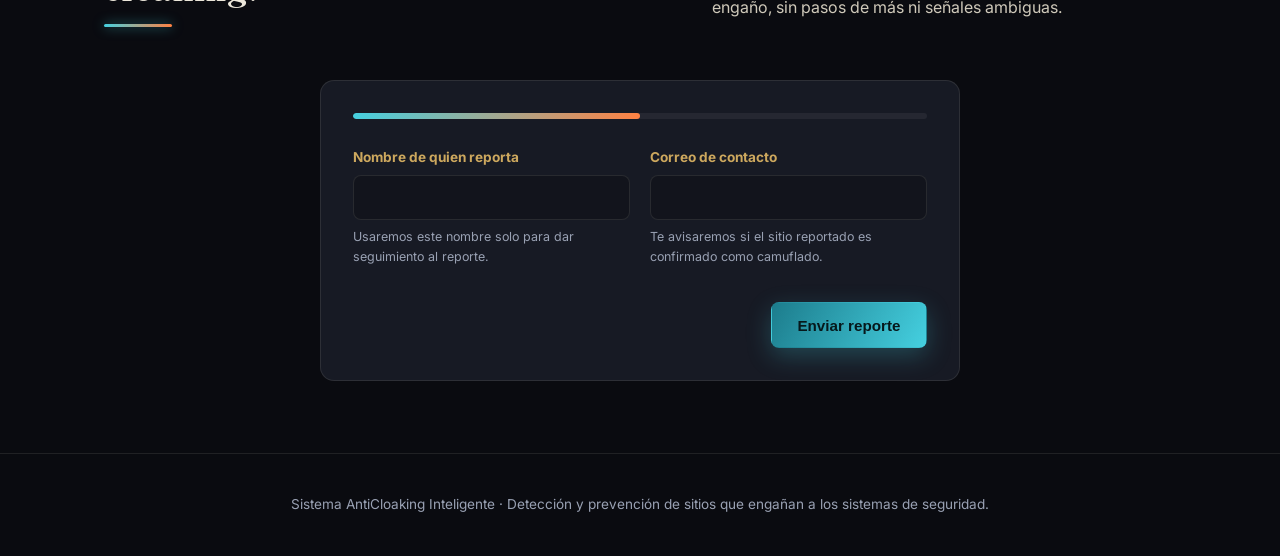
==== commit 3e61897b: "Actualiza sitio AntiCloaking y agrega audio explicativo" ====
--- a/index.html
+++ b/index.html
@@ -3,8 +3,8 @@
 <head>
   <meta charset="UTF-8" />
   <meta name="viewport" content="width=device-width, initial-scale=1.0" />
-  <meta name="description" content="Briefing interactivo sobre principios de HCI aplicados al Sistema AntiCloaking Inteligente." />
-  <title>Fundamentos HCI | Sistema AntiCloaking</title>
+  <meta name="description" content="Sistema AntiCloaking Inteligente: detección automática de sitios que muestran contenido distinto a escáneres de seguridad y a usuarios reales." />
+  <title>Sistema AntiCloaking Inteligente</title>
   <link rel="stylesheet" href="style.css">
   <link rel="icon" type="image/svg+xml" href="favicon.svg">
   <link rel="preconnect" href="https://fonts.googleapis.com">
@@ -17,16 +17,16 @@
   <canvas id="particles-bg" aria-hidden="true"></canvas>
   <header class="site-header">
     <div class="container nav">
-      <a class="brand" href="#inicio" aria-label="Inicio, Fundamentos HCI">
-        <span class="brand-mark" aria-hidden="true">HCI</span>
-        <span>Fundamentos HCI</span>
+      <a class="brand" href="#inicio" aria-label="Inicio, Sistema AntiCloaking">
+        <span class="brand-mark" aria-hidden="true">AC</span>
+        <span>AntiCloaking</span>
       </a>
       <nav aria-label="Navegación principal">
         <ul class="nav-links">
-          <li><a href="#fundamentos">Fundamentos</a></li>
-          <li><a href="#leyes">Leyes</a></li>
-          <li><a href="#herramientas">Herramientas</a></li>
-          <li><a href="#aplicacion">Aplicación</a></li>
+          <li><a href="#fundamentos">Qué es</a></li>
+          <li><a href="#leyes">Cómo funciona</a></li>
+          <li><a href="#audio-explicativo">Audio</a></li>
+          <li><a href="#aplicacion">Reportar</a></li>
         </ul>
       </nav>
     </div>
@@ -36,22 +36,22 @@
     <section class="hero" id="inicio">
       <div class="container hero-grid">
         <div>
-          <span class="eyebrow">Briefing interactivo · Kokyuu AntiCloaking</span>
+          <span class="eyebrow">Proyecto de grado · Detección de cloaking</span>
           <h1>Diseñar sistemas que vean a través del disfraz.</h1>
           <p>
-            Este briefing aplica los principios de la Interacción Humano-Computadora al Sistema AntiCloaking Inteligente: una herramienta que detecta cuándo un sitio le muestra una cara distinta a un escáner de seguridad que a la persona real que lo visita — el mismo engaño que usa un demonio para parecer humano.
+            El Sistema AntiCloaking Inteligente detecta cuándo un sitio le muestra una cara distinta a un escáner de seguridad que a la persona real que lo visita — el mismo principio que usan quienes fingen ser quienes no son.
           </p>
           <div class="hero-actions">
-            <a class="btn btn-primary" href="#leyes">Explorar principios</a>
-            <a class="btn btn-secondary" href="#aplicacion">Ver caso práctico</a>
-          </div>
-        </div>
-
-        <aside class="hero-panel" aria-label="Resumen de criterios del briefing">
+            <a class="btn btn-primary" href="#leyes">Ver cómo funciona</a>
+            <a class="btn btn-secondary" href="#aplicacion">Reportar un sitio</a>
+          </div>
+        </div>
+
+        <aside class="hero-panel" aria-label="Resumen del sistema">
           <div class="hero-panel-top">
             <div>
-              <strong>Total Concentración de detección</strong><br />
-              <span style="color: var(--muted); font-size: .9rem;">Diseño, interacción y accesibilidad</span>
+              <strong>Motor de detección activo</strong><br />
+              <span style="color: var(--muted); font-size: .9rem;">Comparación, aprendizaje y verificación</span>
             </div>
             <span class="status">Enfoque activo</span>
           </div>
@@ -65,12 +65,39 @@
       </div>
     </section>
 
+    <section class="section section-soft" id="audio-explicativo">
+      <div class="container">
+        <div class="section-heading section-heading-media" style="--bg-photo: url('audio-explicativo-bg.jpg');">
+          <div>
+            <span class="eyebrow">Explicación en audio</span>
+            <h2>¿Qué es el cloaking? Escúchalo en un minuto.</h2>
+          </div>
+          <p>Una explicación breve, pensada para cualquier persona sin conocimientos técnicos.</p>
+        </div>
+
+        <div class="audio-player" aria-label="Reproductor de audio explicativo sobre cloaking">
+          <audio id="explainer-audio" src="anticloaking-explicacion.mp3" preload="metadata"></audio>
+          <div class="audio-controls">
+            <button class="audio-play-btn" id="audio-toggle" aria-label="Reproducir audio explicativo">
+              <svg id="icon-play" viewBox="0 0 24 24" width="22" height="22" aria-hidden="true"><path fill="currentColor" d="M8 5v14l11-7z"/></svg>
+              <svg id="icon-pause" viewBox="0 0 24 24" width="22" height="22" aria-hidden="true" hidden><path fill="currentColor" d="M6 5h4v14H6zm8 0h4v14h-4z"/></svg>
+            </button>
+            <div class="audio-meta">
+              <strong>¿Qué es el AntiCloaking?</strong>
+              <span id="audio-time">0:00 / 0:00</span>
+            </div>
+          </div>
+          <canvas id="audio-waveform" aria-hidden="true"></canvas>
+        </div>
+      </div>
+    </section>
+
     <section class="section" id="fundamentos">
       <div class="container">
         <div class="section-heading">
           <div>
             <span class="eyebrow">01 · La naturaleza del disfraz</span>
-            <h2>Todo cloaking respira distinto según quién lo mire.</h2>
+            <h2>Todo cloaking se comporta distinto según quién lo mire.</h2>
           </div>
           <p>
             Antes de detectar un engaño hay que entender cómo percibe, decide y confía una persona — y cómo un sistema automatizado puede aprender a notar lo que un usuario distraído no nota.
@@ -80,17 +107,17 @@
         <div class="cards">
           <article class="card">
             <div class="number">A</div>
-            <h3>La respiración de la mente</h3>
+            <h3>Percepción y confianza</h3>
             <p>Percepción, memoria y atención explican por qué una persona no nota que un sitio cambió de contenido entre la carga inicial y una interacción — la misma señal que debe aprender a reconocer un clasificador automático.</p>
           </article>
           <article class="card">
             <div class="number">B</div>
-            <h3>La respiración del cuerpo</h3>
+            <h3>Señales de comportamiento</h3>
             <p>El feedback inconsistente, los redirects silenciosos y la ausencia de confirmación delatan tanto una mala interfaz como un sitio camuflado ante un escáner.</p>
           </article>
           <article class="card">
             <div class="number">C</div>
-            <h3>La forma del estilo</h3>
+            <h3>Apariencia familiar</h3>
             <p>Un patrón visual familiar genera confianza — y es exactamente lo que un sitio fraudulento imita para parecer legítimo ante quien lo visita.</p>
           </article>
         </div>
@@ -98,97 +125,107 @@
     </section>
 
     <section class="section section-soft" id="leyes">
-      <div class="container">
-        <div class="section-heading">
-          <div>
-            <span class="eyebrow">02 · Los cuatro estilos</span>
-            <h2>Cuatro leyes, cuatro formas de detectar el engaño.</h2>
-          </div>
-          <p>
-            Cada ley se aplica aquí al caso concreto del Sistema AntiCloaking — la ley sigue siendo la misma evidencia de siempre, ahora usada para diseñar una herramienta de prevención de estafas.
-          </p>
-        </div>
-
-        <div class="law-grid">
-          <article class="law-card">
-            <h3>Ley de Fitts · Estilo del Trueno</h3>
-            <p>Un sitio de cloaking oculta el disparador de la redirección maliciosa detrás de una interacción mínima y difícil de alcanzar para un rastreador automático — pero casi imposible de evitar para un humano navegando con normalidad.</p>
-            <ul>
-              <li>Los disparadores ocultos son la pista más precisa.</li>
-              <li>Un solo evento puede revelar el disfraz completo.</li>
-              <li>La detección debe apuntar al punto exacto, sin ruido.</li>
-            </ul>
-          </article>
-          <article class="law-card">
-            <h3>Ley de Hick · Estilo de la Niebla</h3>
-            <p>Los sitios fraudulentos saturan de opciones y alertas urgentes para que la víctima decida rápido y sin evaluar — la niebla no muestra el camino completo, solo la presión de un siguiente clic.</p>
-            <ul>
-              <li>Urgencia artificial como técnica de manipulación.</li>
-              <li>Menos tiempo de análisis, más probabilidad de error.</li>
-              <li>Detectar ritmo de decisión forzado, no solo contenido.</li>
-            </ul>
-          </article>
-          <article class="law-card">
-            <h3>Ley de Jakob · Respiración Total</h3>
-            <p>Un sitio falso imita al pie de la letra los patrones de uno legítimo (banco, login, pasarela de pago) porque sabe que la confianza del usuario nace de lo reconocible — el disfraz perfecto es la convención copiada.</p>
-            <ul>
-              <li>La familiaridad visual se explota, no se gana.</li>
-              <li>Pequeñas desviaciones del patrón esperado son la alarma.</li>
-              <li>Comparar contra la convención real, no contra la apariencia.</li>
-            </ul>
-          </article>
-          <article class="law-card">
-            <h3>Principios Gestalt · Estilo de la Piedra</h3>
-            <p>Sellos de seguridad falsos, candados decorativos y logos mal ubicados se agrupan visualmente cerca de elementos legítimos para simular una estructura confiable — firme en apariencia, hueca en el fondo.</p>
-            <ul>
-              <li>Proximidad falsa entre insignias y contenido real.</li>
-              <li>Región común usada para simular pertenencia.</li>
-              <li>La forma engaña antes que el contenido.</li>
-            </ul>
-          </article>
-        </div>
-
-        <div class="demo-panel" aria-label="Demostraciones interactivas de las leyes de Fitts y Hick">
-          <section class="demo-box">
-            <h3>Demostración: objetivos táctiles</h3>
-            <p style="color: var(--muted);">Compara la facilidad para seleccionar un objetivo pequeño frente a uno amplio.</p>
-            <div class="target-row">
-              <button class="target-small" aria-label="Objetivo táctil pequeño" data-target="small"></button>
-              <button class="target-large" aria-label="Objetivo táctil grande" data-target="large">64</button>
-            </div>
-            <p id="fitts-feedback" role="status" aria-live="polite" style="margin-bottom: 0; color: var(--primary-dark); font-weight: 700;">Selecciona uno de los objetivos.</p>
-          </section>
-
-          <section class="demo-box">
-            <h3>Demostración: gestión de opciones</h3>
-            <p style="color: var(--muted);">Las opciones están agrupadas por intención para reducir la exploración.</p>
-            <div class="choice-grid" id="choice-grid">
-              <button class="choice" aria-pressed="false">Crear cuenta</button>
-              <button class="choice" aria-pressed="false">Iniciar sesión</button>
-              <button class="choice" aria-pressed="false">Recuperar acceso</button>
-              <button class="choice" aria-pressed="false">Contactar soporte</button>
-            </div>
-            <p id="hick-feedback" role="status" aria-live="polite" style="margin-bottom: 0; color: var(--primary-dark); font-weight: 700;">Elige una acción principal.</p>
-          </section>
-        </div>
-      </div>
-    </section>
+  <div class="container">
+    <div class="section-heading section-heading-media" style="--bg-photo: url('cloaking-examples.jpg');">
+      <div>
+        <span class="eyebrow">02 · Técnicas reales de cloaking</span>
+        <h2>Cuatro formas en que un sitio se disfraza.</h2>
+      </div>
+      <p>
+        Estos son los métodos más comunes que usan los sitios fraudulentos para mostrarle una cara distinta a un sistema de seguridad que a una persona real.
+      </p>
+    </div>
+
+    <div class="law-grid">
+      <article class="law-card">
+        <svg class="law-icon" viewBox="0 0 24 24" width="28" height="28" aria-hidden="true"><path fill="none" stroke="currentColor" stroke-width="1.6" d="M4 4h16v4H4zM4 10h10M4 14h16M4 18h7"/></svg>
+        <h3>Cloaking por User-Agent</h3>
+        <p>El servidor lee el identificador del navegador antes de responder. Si detecta un rastreador (Googlebot, escáneres de seguridad), entrega una versión limpia del sitio. A cualquier otro visitante le muestra el contenido real.</p>
+        <ul>
+          <li>Detecta el identificador del navegador antes de responder.</li>
+          <li>La versión "limpia" nunca llega a un análisis automático.</li>
+          <li>Se descubre comparando respuestas con distintos User-Agent.</li>
+        </ul>
+      </article>
+      <article class="law-card">
+        <svg class="law-icon" viewBox="0 0 24 24" width="28" height="28" aria-hidden="true"><circle cx="12" cy="12" r="9" fill="none" stroke="currentColor" stroke-width="1.6"/><path fill="none" stroke="currentColor" stroke-width="1.6" d="M3 12h18M12 3a14 14 0 010 18 14 14 0 010-18z"/></svg>
+        <h3>Cloaking por dirección IP</h3>
+        <p>El sitio mantiene una lista de rangos de IP conocidos de empresas de seguridad y buscadores. A esas IPs les responde con contenido inofensivo; a cualquier otra, con el contenido fraudulento.</p>
+        <ul>
+          <li>Requiere mantener listas actualizadas de IPs de escáneres.</li>
+          <li>Más costoso de mantener, pero más difícil de evadir por el visitante.</li>
+          <li>Se descubre repitiendo la petición desde IPs distintas.</li>
+        </ul>
+      </article>
+      <article class="law-card">
+        <svg class="law-icon" viewBox="0 0 24 24" width="28" height="28" aria-hidden="true"><circle cx="12" cy="12" r="9" fill="none" stroke="currentColor" stroke-width="1.6"/><path fill="none" stroke="currentColor" stroke-width="1.6" d="M12 7v5l3.5 2"/></svg>
+        <h3>Cloaking por retraso</h3>
+        <p>La página carga limpia al inicio y solo después de varios segundos ejecuta una redirección o inyecta contenido malicioso — el tiempo justo para pasar un análisis automático rápido, pero no para engañar a alguien que se queda navegando.</p>
+        <ul>
+          <li>Explota el límite de tiempo de los escáneres automáticos.</li>
+          <li>El contenido inicial y el final nunca coinciden.</li>
+          <li>Se descubre observando el sitio más allá del primer segundo.</li>
+        </ul>
+      </article>
+      <article class="law-card">
+        <svg class="law-icon" viewBox="0 0 24 24" width="28" height="28" aria-hidden="true"><circle cx="10" cy="10" r="6" fill="none" stroke="currentColor" stroke-width="1.6"/><path fill="none" stroke="currentColor" stroke-width="1.6" stroke-linecap="round" d="M15 15l5 5"/></svg>
+        <h3>Cloaking por referencia de búsqueda</h3>
+        <p>El sitio revisa de dónde viene la visita. Si detecta que la persona llegó haciendo clic en un resultado de búsqueda, muestra la página fraudulenta; si entra escribiendo la URL directamente, muestra una versión inofensiva.</p>
+        <ul>
+          <li>Explota la confianza que genera aparecer en resultados de búsqueda.</li>
+          <li>El mismo enlace se comporta distinto según cómo se accede a él.</li>
+          <li>Se descubre visitando el sitio con y sin referencia de búsqueda.</li>
+        </ul>
+      </article>
+    </div>
+
+    <div class="scan-compare" aria-label="Comparación entre lo que ve un escáner y lo que ve una persona real">
+      <div class="scan-window scan-window-clean">
+        <div class="scan-window-bar">
+          <span></span><span></span><span></span>
+          <div class="scan-window-url">tienda-oferta.com</div>
+        </div>
+        <div class="scan-window-body">
+          <div class="scan-label scan-label-clean">Lo que ve el escáner</div>
+          <div class="scan-line" style="width: 70%;"></div>
+          <div class="scan-line" style="width: 90%;"></div>
+          <div class="scan-line" style="width: 55%;"></div>
+          <div class="scan-badge">Contenido verificado</div>
+        </div>
+      </div>
+
+      <div class="scan-window scan-window-fraud">
+        <div class="scan-window-bar">
+          <span></span><span></span><span></span>
+          <div class="scan-window-url">tienda-oferta.com</div>
+        </div>
+        <div class="scan-window-body">
+          <div class="scan-label scan-label-fraud">Lo que ve la persona</div>
+          <div class="scan-line scan-line-fraud" style="width: 85%;"></div>
+          <div class="scan-line scan-line-fraud" style="width: 60%;"></div>
+          <div class="scan-line scan-line-fraud" style="width: 95%;"></div>
+          <div class="scan-badge scan-badge-fraud">Redirección a pago falso</div>
+        </div>
+      </div>
+    </div>
+  </div>
+</section>
 
     <section class="section">
       <div class="container">
         <div class="section-heading">
           <div>
-            <span class="eyebrow">03 · Entrenamiento mental</span>
-            <h2>Ninguna detección funciona sin un ojo entrenado.</h2>
-          </div>
-          <p>La interfaz debe reducir esfuerzo innecesario, ofrecer señales claras y permitir la recuperación cuando algo sale mal.</p>
+            <span class="eyebrow">03 · Entrenamiento del modelo</span>
+            <h2>Ninguna detección funciona sin un modelo bien entrenado.</h2>
+          </div>
+          <p>El sistema debe reducir falsos positivos, ofrecer señales claras y explicar cada resultado que entrega.</p>
         </div>
 
         <table class="principles-table">
           <thead>
             <tr>
               <th scope="col">Concepto</th>
-              <th scope="col">Aplicación recomendada</th>
+              <th scope="col">Aplicación en el sistema</th>
             </tr>
           </thead>
           <tbody>
@@ -221,8 +258,8 @@
       <div class="container">
         <div class="section-heading">
           <div>
-            <span class="eyebrow">04 · Marcar el ritmo</span>
-            <h2>Herramientas que marcan el compás de la detección.</h2>
+            <span class="eyebrow">04 · Herramientas del sistema</span>
+            <h2>Cómo se compara y clasifica cada sitio.</h2>
           </div>
           <p>El modelo aporta valor solo cuando compara comportamiento real: lo que ve un rastreador automático frente a lo que ve una persona.</p>
         </div>
@@ -256,7 +293,7 @@
     <section class="section">
       <div class="container explainable">
         <div class="quote-card">
-          <p>"Un demonio no se reconoce por lo que muestra, sino por lo que cambia cuando cree que nadie mira."</p>
+          <p>"No se reconoce por lo que muestra, sino por lo que cambia cuando cree que nadie mira."</p>
           <span>El cloaking se define por la diferencia, no por la apariencia.</span>
         </div>
 
@@ -285,8 +322,8 @@
       <div class="container">
         <div class="section-heading">
           <div>
-            <span class="eyebrow">05 · El entrenamiento completo</span>
-            <h2>Del primer aliento al sistema en producción.</h2>
+            <span class="eyebrow">05 · Metodología del proyecto</span>
+            <h2>Del primer sprint al sistema en producción.</h2>
           </div>
           <p>El desarrollo del Sistema AntiCloaking sigue una metodología Scrum adaptada a 9 sprints, desde el dataset hasta el frontend funcional.</p>
         </div>
@@ -342,7 +379,7 @@
   </main>
 
   <footer>
-    <div class="container">Briefing interactivo · Principios HCI aplicados al Sistema AntiCloaking Inteligente: claros, precisos, verificables.</div>
+    <div class="container">Sistema AntiCloaking Inteligente · Detección y prevención de sitios que engañan a los sistemas de seguridad.</div>
   </footer>
 
   <script>
@@ -541,6 +578,107 @@
         heroEl.style.setProperty('--parallax', `${window.scrollY * 0.15}px`);
       }, { passive: true });
     }
+
+    /* 6. Reproductor de audio con onda real */
+    const explainerAudio = document.getElementById('explainer-audio');
+    const audioToggle = document.getElementById('audio-toggle');
+    const iconPlay = document.getElementById('icon-play');
+    const iconPause = document.getElementById('icon-pause');
+    const audioTime = document.getElementById('audio-time');
+    const waveCanvas = document.getElementById('audio-waveform');
+
+    if (explainerAudio && audioToggle && waveCanvas) {
+      const waveCtx = waveCanvas.getContext('2d');
+      let audioCtx, analyser, source, dataArray, animId;
+
+      function formatTime(s) {
+        if (!isFinite(s)) return '0:00';
+        const m = Math.floor(s / 60);
+        const sec = Math.floor(s % 60).toString().padStart(2, '0');
+        return `${m}:${sec}`;
+      }
+
+      function resizeWave() {
+        waveCanvas.width = waveCanvas.clientWidth;
+        waveCanvas.height = waveCanvas.clientHeight;
+      }
+      window.addEventListener('resize', resizeWave);
+      resizeWave();
+
+      function setupAudioGraph() {
+        if (audioCtx) return;
+        audioCtx = new (window.AudioContext || window.webkitAudioContext)();
+        source = audioCtx.createMediaElementSource(explainerAudio);
+        analyser = audioCtx.createAnalyser();
+        analyser.fftSize = 256;
+        dataArray = new Uint8Array(analyser.frequencyBinCount);
+        source.connect(analyser);
+        analyser.connect(audioCtx.destination);
+      }
+
+      function drawWave() {
+        animId = requestAnimationFrame(drawWave);
+        analyser.getByteFrequencyData(dataArray);
+        waveCtx.clearRect(0, 0, waveCanvas.width, waveCanvas.height);
+        const barCount = 48;
+        const barWidth = waveCanvas.width / barCount;
+        for (let i = 0; i < barCount; i++) {
+          const value = dataArray[Math.floor(i * dataArray.length / barCount)];
+          const barHeight = (value / 255) * waveCanvas.height;
+          const x = i * barWidth;
+          const y = (waveCanvas.height - barHeight) / 2;
+          const grad = waveCtx.createLinearGradient(0, y, 0, y + barHeight);
+          grad.addColorStop(0, 'rgba(69,208,224,0.9)');
+          grad.addColorStop(1, 'rgba(255,129,66,0.9)');
+          waveCtx.fillStyle = grad;
+          waveCtx.fillRect(x + 1, y, barWidth - 2, Math.max(barHeight, 2));
+        }
+      }
+
+      function drawIdle() {
+        waveCtx.clearRect(0, 0, waveCanvas.width, waveCanvas.height);
+        const barCount = 48;
+        const barWidth = waveCanvas.width / barCount;
+        waveCtx.fillStyle = 'rgba(153,161,179,0.25)';
+        for (let i = 0; i < barCount; i++) {
+          waveCtx.fillRect(i * barWidth + 1, (waveCanvas.height - 4) / 2, barWidth - 2, 4);
+        }
+      }
+      drawIdle();
+
+      audioToggle.addEventListener('click', () => {
+        setupAudioGraph();
+        if (audioCtx.state === 'suspended') audioCtx.resume();
+        explainerAudio.paused ? explainerAudio.play() : explainerAudio.pause();
+      });
+
+      explainerAudio.addEventListener('play', () => {
+        iconPlay.hidden = true;
+        iconPause.hidden = false;
+        audioToggle.setAttribute('aria-label', 'Pausar audio explicativo');
+        drawWave();
+      });
+
+      explainerAudio.addEventListener('pause', () => {
+        iconPlay.hidden = false;
+        iconPause.hidden = true;
+        audioToggle.setAttribute('aria-label', 'Reproducir audio explicativo');
+        cancelAnimationFrame(animId);
+        drawIdle();
+      });
+
+      explainerAudio.addEventListener('ended', () => {
+        cancelAnimationFrame(animId);
+        drawIdle();
+      });
+
+      explainerAudio.addEventListener('timeupdate', () => {
+        audioTime.textContent = `${formatTime(explainerAudio.currentTime)} / ${formatTime(explainerAudio.duration)}`;
+      });
+      explainerAudio.addEventListener('loadedmetadata', () => {
+        audioTime.textContent = `0:00 / ${formatTime(explainerAudio.duration)}`;
+      });
+    }
   </script>
 </body>
 </html>
--- a/style.css
+++ b/style.css
@@ -111,10 +111,6 @@
 @keyframes glowPulse {
   0%, 100% { opacity: .65; filter: drop-shadow(0 0 2px currentColor); }
   50%      { opacity: 1;   filter: drop-shadow(0 0 10px currentColor); }
-}
-@keyframes flicker {
-  0%, 19%, 21%, 23%, 100% { opacity: 1; }
-  20%, 22% { opacity: .75; }
 }
 @keyframes shimmer {
   0% { background-position: -150% 0; }
@@ -256,14 +252,6 @@
   color: var(--water);
   animation: fadeInUp .6s var(--ease) both;
 }
-.hero .eyebrow::before {
-  content: "全集中";
-  font-family: var(--font-display);
-  color: var(--gold);
-  font-size: .95rem;
-  letter-spacing: 0;
-  animation: glowPulse 3.2s ease-in-out infinite;
-}
 .hero h1 {
   font-size: clamp(2.1rem, 4vw, 3.2rem);
   line-height: 1.18;
@@ -507,13 +495,15 @@
   background: currentColor;
 }
 .law-card:nth-of-type(4n+1) { border-left-color: var(--water); }
-.law-card:nth-of-type(4n+1) li::before { color: var(--water); }
+.law-card:nth-of-type(4n+1) li::before, .law-card:nth-of-type(4n+1) .law-icon { color: var(--water); }
 .law-card:nth-of-type(4n+2) { border-left-color: var(--ember); }
-.law-card:nth-of-type(4n+2) li::before { color: var(--ember); }
+.law-card:nth-of-type(4n+2) li::before, .law-card:nth-of-type(4n+2) .law-icon { color: var(--ember); }
 .law-card:nth-of-type(4n+3) { border-left-color: var(--wisteria); }
-.law-card:nth-of-type(4n+3) li::before { color: var(--wisteria); }
+.law-card:nth-of-type(4n+3) li::before, .law-card:nth-of-type(4n+3) .law-icon { color: var(--wisteria); }
 .law-card:nth-of-type(4n+4) { border-left-color: var(--gold); }
-.law-card:nth-of-type(4n+4) li::before { color: var(--gold); }
+.law-card:nth-of-type(4n+4) li::before, .law-card:nth-of-type(4n+4) .law-icon { color: var(--gold); }
+
+.law-icon { margin-bottom: .85rem; display: block; }
 
 .demo-panel {
   display: grid;
@@ -674,15 +664,6 @@
   transform: translateY(-3px);
   box-shadow: 0 16px 34px rgba(0,0,0,.4);
 }
-.quote-card::before {
-  content: "刃";
-  position: absolute;
-  right: -.5rem; top: -1.5rem;
-  font-family: var(--font-display);
-  font-size: 8rem;
-  color: rgba(197,40,61,.08);
-  pointer-events: none;
-}
 .quote-card p {
   font-family: var(--font-display);
   font-size: 1.2rem;
@@ -818,16 +799,6 @@
   color: var(--muted);
   font-size: .85rem;
   position: relative;
-}
-footer::before {
-  content: "鬼滅の刃 — inspiración estética";
-  display: block;
-  font-family: var(--font-display);
-  color: var(--gold);
-  font-size: .78rem;
-  letter-spacing: .04em;
-  margin-bottom: .6rem;
-  opacity: .8;
 }
 
 @media (max-width: 860px) {
@@ -843,6 +814,7 @@
   }
   .section-heading { gap: 1rem; }
 }
+
 /* ---------- Loader inicial ---------- */
 #page-loader {
   position: fixed;
@@ -854,29 +826,31 @@
   background: var(--bg);
   transition: opacity .5s var(--ease), visibility .5s var(--ease);
 }
-  #page-loader.is-hidden {
+#page-loader.is-hidden {
   opacity: 0;
   visibility: hidden;
   pointer-events: none;
 }
-    .loader-mark {
+.loader-mark {
   width: 56px;
   height: 56px;
   border-radius: 50%;
   background: linear-gradient(135deg, var(--water), var(--ember));
   animation: loaderPulse 1.1s ease-in-out infinite;
 }
-  @keyframes loaderPulse {
+@keyframes loaderPulse {
   0%, 100% { transform: scale(.85); opacity: .7; }
   50%      { transform: scale(1); opacity: 1; }
 }
+
 /* ---------- Fondo de partículas ---------- */
-  #particles-bg {
+#particles-bg {
   position: fixed;
   inset: 0;
   z-index: -3;
   pointer-events: none;
 }
+
 /* ---------- Scroll reveal ---------- */
 .reveal {
   opacity: 0;
@@ -903,4 +877,134 @@
 }
 .card:hover::after, .law-card:hover::after, .tool-card:hover::after, .demo-box:hover::after {
   opacity: 1;
+}
+
+/* ---------- Reproductor de audio ---------- */
+.audio-player {
+  max-width: 720px;
+  margin: 0 auto;
+  background: var(--bg-elevated);
+  border: 1px solid var(--line);
+  border-radius: var(--radius);
+  padding: 1.75rem;
+}
+.audio-controls {
+  display: flex;
+  align-items: center;
+  gap: 1rem;
+  margin-bottom: 1.25rem;
+}
+.audio-play-btn {
+  flex-shrink: 0;
+  width: 52px;
+  height: 52px;
+  border-radius: 50%;
+  border: none;
+  cursor: pointer;
+  display: grid;
+  place-items: center;
+  background: linear-gradient(135deg, var(--water), var(--ember));
+  color: #06181b;
+  transition: transform .2s var(--ease), box-shadow .2s var(--ease);
+}
+.audio-play-btn:hover {
+  transform: scale(1.06);
+  box-shadow: 0 0 20px rgba(69,208,224,.4);
+}
+.audio-meta {
+  display: flex;
+  flex-direction: column;
+  gap: .2rem;
+}
+.audio-meta strong { font-family: var(--font-display); font-size: 1rem; }
+.audio-meta span { font-size: .82rem; color: var(--muted); }
+#audio-waveform {
+  width: 100%;
+  height: 90px;
+  display: block;
+  border-radius: var(--radius-sm);
+  background: var(--bg-alt);
+}
+/* ---------- Comparación escáner vs. usuario ---------- */
+.scan-compare {
+  display: grid;
+  grid-template-columns: 1fr 1fr;
+  gap: 1.5rem;
+}
+.scan-window {
+  border-radius: var(--radius);
+  overflow: hidden;
+  border: 1px solid var(--line);
+  background: var(--bg-alt);
+  transition: transform .3s var(--ease), box-shadow .3s var(--ease);
+}
+.scan-window:hover { transform: translateY(-3px); box-shadow: 0 14px 30px rgba(0,0,0,.35); }
+.scan-window-bar {
+  display: flex;
+  align-items: center;
+  gap: .4rem;
+  padding: .6rem .8rem;
+  background: var(--bg-elevated);
+  border-bottom: 1px solid var(--line);
+}
+.scan-window-bar span {
+  width: 9px; height: 9px;
+  border-radius: 50%;
+  background: var(--line);
+}
+.scan-window-url {
+  margin-left: .6rem;
+  font-size: .78rem;
+  color: var(--muted);
+  font-family: var(--font-body);
+}
+.scan-window-body { padding: 1.5rem; }
+.scan-label {
+  font-size: .74rem;
+  font-weight: 700;
+  letter-spacing: .06em;
+  text-transform: uppercase;
+  margin-bottom: 1rem;
+  display: inline-block;
+}
+.scan-label-clean { color: var(--water); }
+.scan-label-fraud { color: var(--crimson); }
+.scan-line {
+  height: 10px;
+  border-radius: 5px;
+  background: rgba(236,231,218,.12);
+  margin-bottom: .6rem;
+}
+.scan-line-fraud { background: rgba(197,40,61,.28); }
+.scan-badge {
+  margin-top: 1rem;
+  display: inline-block;
+  font-size: .78rem;
+  font-weight: 700;
+  padding: .4rem .8rem;
+  border-radius: 999px;
+  color: var(--water);
+  background: rgba(69,208,224,.1);
+  border: 1px solid rgba(69,208,224,.3);
+}
+.scan-badge-fraud {
+  color: var(--crimson);
+  background: rgba(197,40,61,.1);
+  border-color: rgba(197,40,61,.35);
+}
+.section-heading-media {
+  position: relative;
+  z-index: 0;
+  padding: 2rem;
+  border-radius: var(--radius);
+  overflow: hidden;
+}
+.section-heading-media::before {
+  content: "";
+  position: absolute;
+  inset: 0;
+  z-index: -1;
+  background:
+    linear-gradient(100deg, rgba(10,11,16,.95) 0%, rgba(10,11,16,.75) 55%, rgba(10,11,16,.4) 100%),
+    var(--bg-photo, none) center / cover no-repeat;
 }
